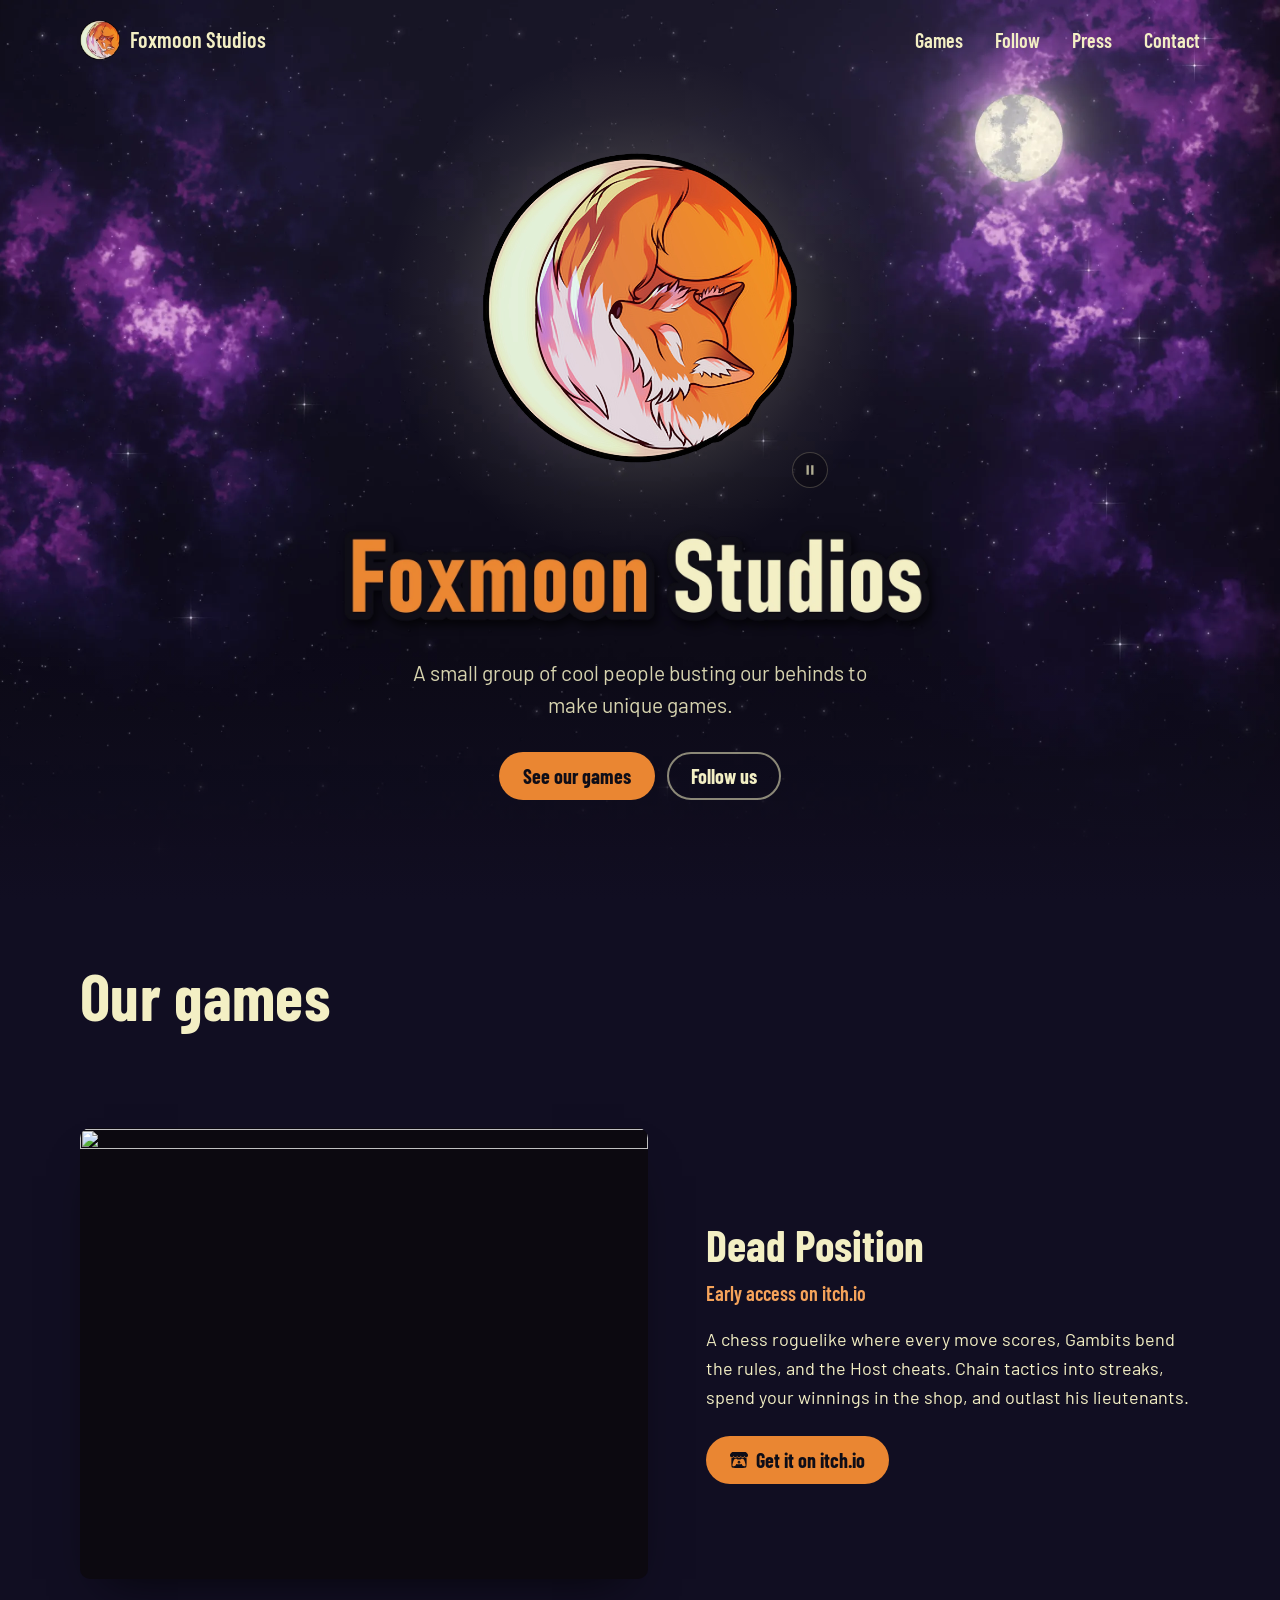
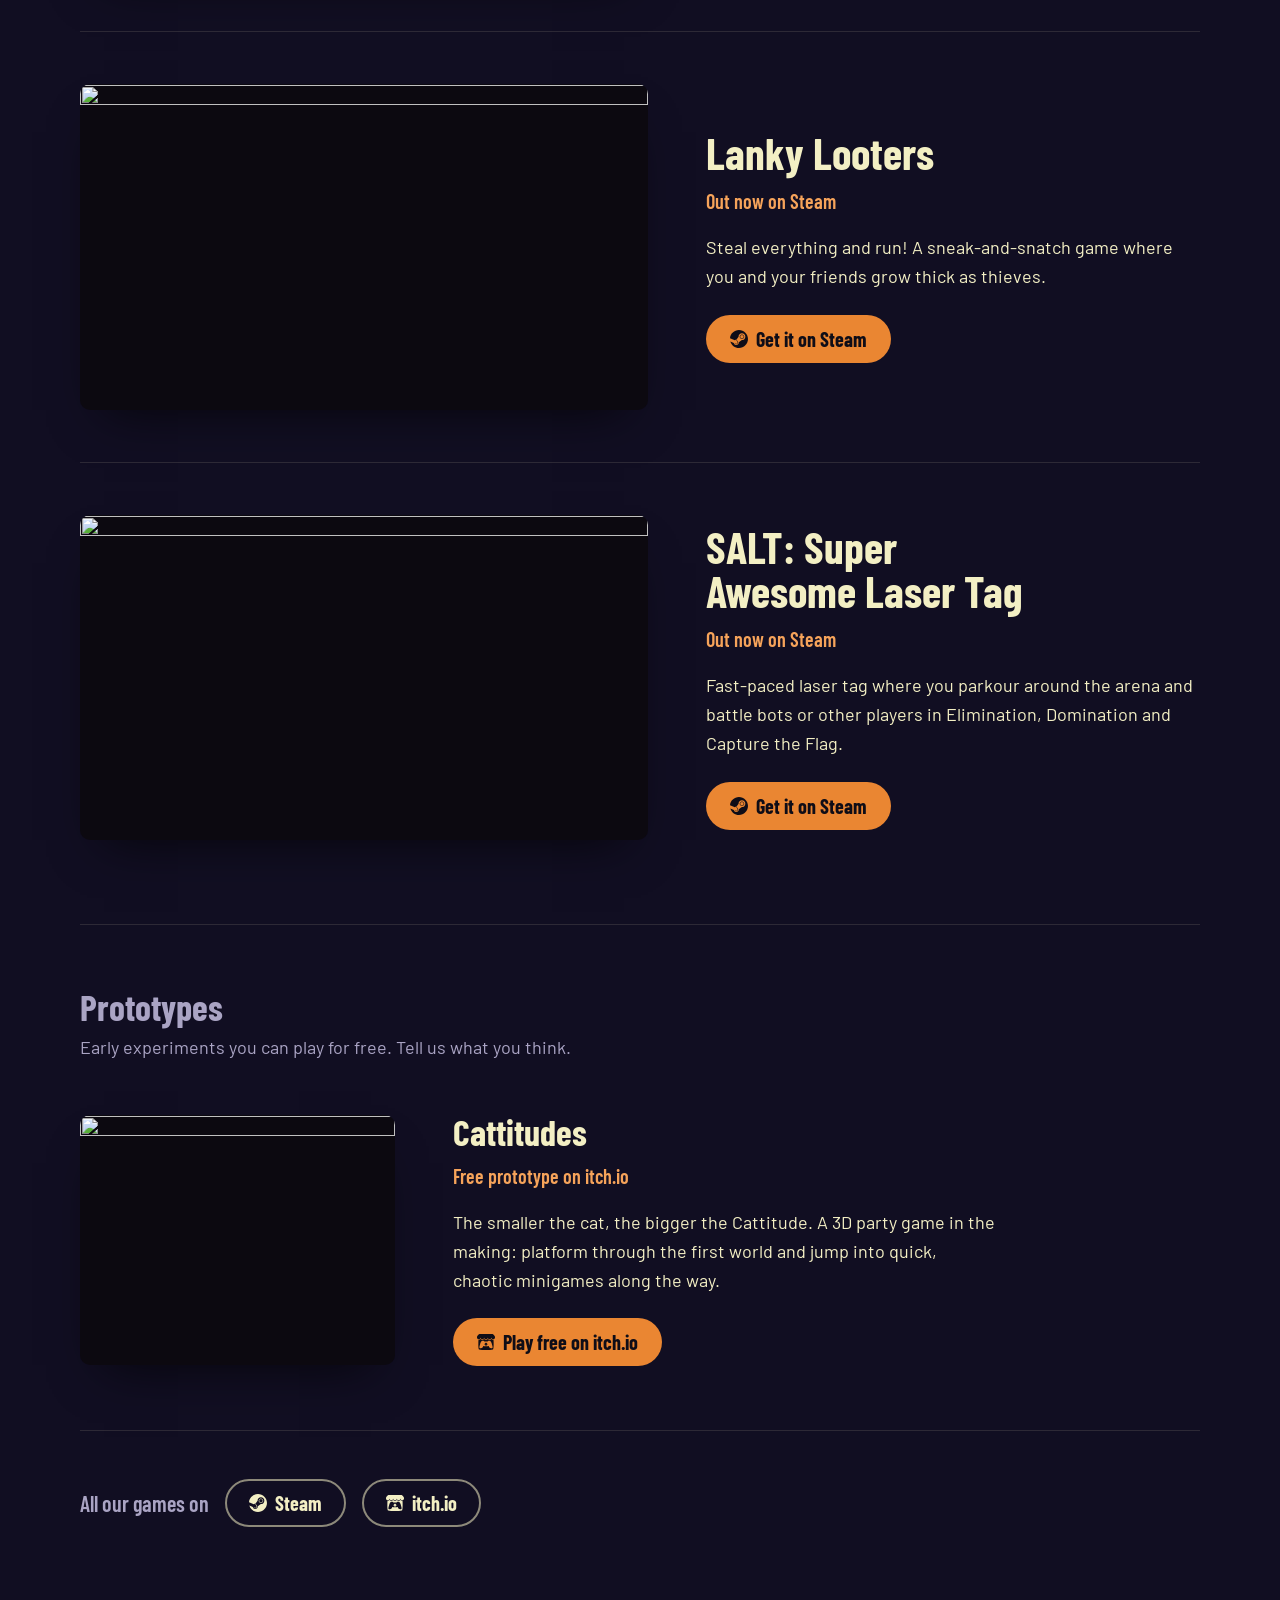
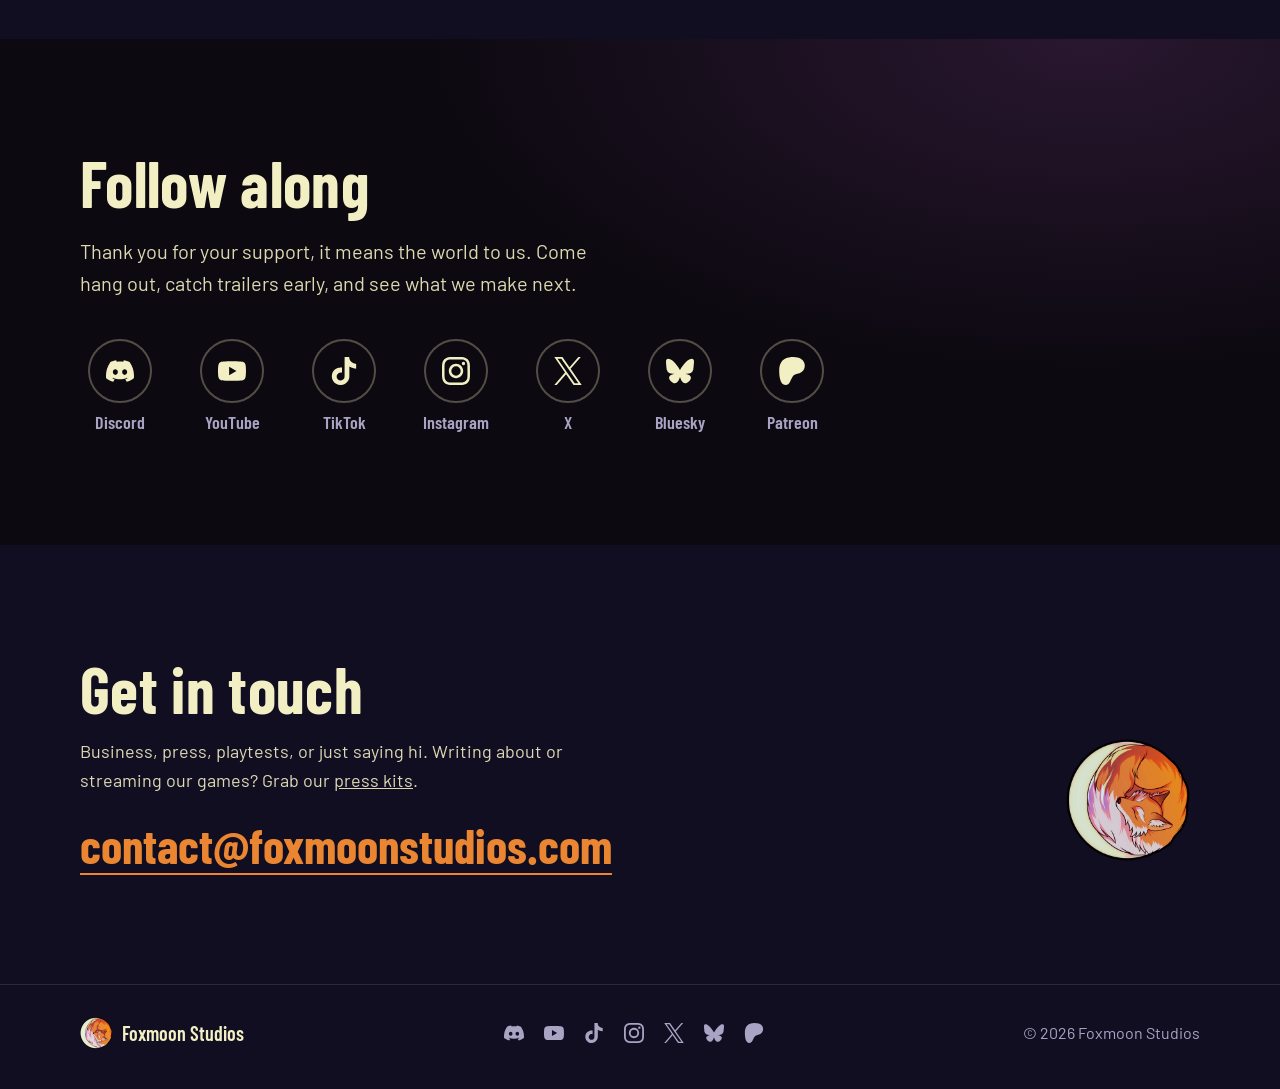
==== index.html @ 64be8dbd "Keep the header on screen; fix the press pages' nav and wording - The header is fixed to the top of " ====
<!doctype html>
<html lang="en">
<head>
  <meta charset="utf-8">
  <meta name="viewport" content="width=device-width, initial-scale=1">
  <title>Foxmoon Studios</title>
  <meta name="description" content="Foxmoon Studios is a small indie game studio. Play Dead Position, Lanky Looters, SALT: Super Awesome Laser Tag and Cattitudes.">
  <meta name="theme-color" content="#110e22">
  <link rel="canonical" href="https://foxmoonstudios.com/">

  <meta property="og:type" content="website">
  <meta property="og:site_name" content="Foxmoon Studios">
  <meta property="og:title" content="Foxmoon Studios">
  <meta property="og:description" content="A small group of cool people busting our behinds to make unique games.">
  <meta property="og:url" content="https://foxmoonstudios.com/">
  <meta property="og:image" content="https://foxmoonstudios.com/assets/og-image.jpg">
  <meta property="og:image:width" content="1200">
  <meta property="og:image:height" content="630">
  <meta property="og:image:alt" content="The Foxmoon Studios logo: a fox asleep on a crescent moon.">
  <meta name="twitter:card" content="summary_large_image">
  <meta name="twitter:site" content="@FoxmoonStudios">

  <link rel="icon" href="favicon.ico" sizes="48x48">
  <link rel="icon" href="assets/favicon-64.png" type="image/png" sizes="64x64">
  <link rel="apple-touch-icon" href="assets/apple-touch-icon.png">

  <link rel="preload" href="assets/fonts/barlow-condensed-700.woff2" as="font" type="font/woff2" crossorigin>
  <link rel="preload" href="assets/fonts/barlow-400.woff2" as="font" type="font/woff2" crossorigin>
  <link rel="stylesheet" href="styles.css">
  <link rel="preload" href="assets/fox-still.webp" as="image">

  <script type="application/ld+json">
  {
    "@context": "https://schema.org",
    "@type": "Organization",
    "name": "Foxmoon Studios",
    "url": "https://foxmoonstudios.com/",
    "logo": "https://foxmoonstudios.com/assets/icon-192.png",
    "email": "contact@foxmoonstudios.com",
    "sameAs": [
      "https://x.com/FoxmoonStudios",
      "https://www.youtube.com/channel/UCCgfZXBBQK3L-CTnOBrZfzQ",
      "https://www.tiktok.com/@foxmoonstudiosofficial",
      "https://www.instagram.com/foxmoonstudiosofficial/",
      "https://bsky.app/profile/foxmoonstudios.bsky.social",
      "https://www.patreon.com/c/FoxmoonStudios",
      "https://foxmoonstudios.itch.io/",
      "https://linktr.ee/foxmoonstudios"
    ]
  }
  </script>
</head>
<body>
  <svg width="0" height="0" style="position:absolute" aria-hidden="true">
    <symbol id="i-discord" viewBox="0 0 24 24"><path d="M20.317 4.3698a19.7913 19.7913 0 00-4.8851-1.5152.0741.0741 0 00-.0785.0371c-.211.3753-.4447.8648-.6083 1.2495-1.8447-.2762-3.68-.2762-5.4868 0-.1636-.3933-.4058-.8742-.6177-1.2495a.077.077 0 00-.0785-.037 19.7363 19.7363 0 00-4.8852 1.515.0699.0699 0 00-.0321.0277C.5334 9.0458-.319 13.5799.0992 18.0578a.0824.0824 0 00.0312.0561c2.0528 1.5076 4.0413 2.4228 5.9929 3.0294a.0777.0777 0 00.0842-.0276c.4616-.6304.8731-1.2952 1.226-1.9942a.076.076 0 00-.0416-.1057c-.6528-.2476-1.2743-.5495-1.8722-.8923a.077.077 0 01-.0076-.1277c.1258-.0943.2517-.1923.3718-.2914a.0743.0743 0 01.0776-.0105c3.9278 1.7933 8.18 1.7933 12.0614 0a.0739.0739 0 01.0785.0095c.1202.099.246.1981.3728.2924a.077.077 0 01-.0066.1276 12.2986 12.2986 0 01-1.873.8914.0766.0766 0 00-.0407.1067c.3604.698.7719 1.3628 1.225 1.9932a.076.076 0 00.0842.0286c1.961-.6067 3.9495-1.5219 6.0023-3.0294a.077.077 0 00.0313-.0552c.5004-5.177-.8382-9.6739-3.5485-13.6604a.061.061 0 00-.0312-.0286zM8.02 15.3312c-1.1825 0-2.1569-1.0857-2.1569-2.419 0-1.3332.9555-2.4189 2.157-2.4189 1.2108 0 2.1757 1.0952 2.1568 2.419 0 1.3332-.9555 2.4189-2.1569 2.4189zm7.9748 0c-1.1825 0-2.1569-1.0857-2.1569-2.419 0-1.3332.9554-2.4189 2.1569-2.4189 1.2108 0 2.1757 1.0952 2.1568 2.419 0 1.3332-.946 2.4189-2.1568 2.4189Z"/></symbol>
    <symbol id="i-patreon" viewBox="0 0 24 24"><path d="M22.957 7.21c-.004-3.064-2.391-5.576-5.191-6.482-3.478-1.125-8.064-.962-11.384.604C2.357 3.231 1.093 7.391 1.046 11.54c-.039 3.411.302 12.396 5.369 12.46 3.765.047 4.326-4.804 6.068-7.141 1.24-1.662 2.836-2.132 4.801-2.618 3.376-.836 5.678-3.501 5.673-7.031Z"/></symbol>
    <symbol id="i-youtube" viewBox="0 0 24 24"><path d="M23.498 6.186a3.016 3.016 0 0 0-2.122-2.136C19.505 3.545 12 3.545 12 3.545s-7.505 0-9.377.505A3.017 3.017 0 0 0 .502 6.186C0 8.07 0 12 0 12s0 3.93.502 5.814a3.016 3.016 0 0 0 2.122 2.136c1.871.505 9.376.505 9.376.505s7.505 0 9.377-.505a3.015 3.015 0 0 0 2.122-2.136C24 15.93 24 12 24 12s0-3.93-.502-5.814zM9.545 15.568V8.432L15.818 12l-6.273 3.568z"/></symbol>
    <symbol id="i-x" viewBox="0 0 24 24"><path d="M14.234 10.162 22.977 0h-2.072l-7.591 8.824L7.251 0H.258l9.168 13.343L.258 24H2.33l8.016-9.318L16.749 24h6.993zm-2.837 3.299-.929-1.329L3.076 1.56h3.182l5.965 8.532.929 1.329 7.754 11.09h-3.182z"/></symbol>
    <symbol id="i-tiktok" viewBox="0 0 24 24"><path d="M12.525.02c1.31-.02 2.61-.01 3.91-.02.08 1.53.63 3.09 1.75 4.17 1.12 1.11 2.7 1.62 4.24 1.79v4.03c-1.44-.05-2.89-.35-4.2-.97-.57-.26-1.1-.59-1.62-.93-.01 2.92.01 5.84-.02 8.75-.08 1.4-.54 2.79-1.35 3.94-1.31 1.92-3.58 3.17-5.91 3.21-1.43.08-2.86-.31-4.08-1.03-2.02-1.19-3.44-3.37-3.65-5.71-.02-.5-.03-1-.01-1.49.18-1.9 1.12-3.72 2.58-4.96 1.66-1.44 3.98-2.13 6.15-1.72.02 1.48-.04 2.96-.04 4.44-.99-.32-2.15-.23-3.02.37-.63.41-1.11 1.04-1.36 1.75-.21.51-.15 1.07-.14 1.61.24 1.64 1.82 3.02 3.5 2.87 1.12-.01 2.19-.66 2.77-1.61.19-.33.4-.67.41-1.06.1-1.79.06-3.57.07-5.36.01-4.03-.01-8.05.02-12.07z"/></symbol>
    <symbol id="i-instagram" viewBox="0 0 24 24"><path d="M7.0301.084c-1.2768.0602-2.1487.264-2.911.5634-.7888.3075-1.4575.72-2.1228 1.3877-.6652.6677-1.075 1.3368-1.3802 2.127-.2954.7638-.4956 1.6365-.552 2.914-.0564 1.2775-.0689 1.6882-.0626 4.947.0062 3.2586.0206 3.6671.0825 4.9473.061 1.2765.264 2.1482.5635 2.9107.308.7889.72 1.4573 1.388 2.1228.6679.6655 1.3365 1.0743 2.1285 1.38.7632.295 1.6361.4961 2.9134.552 1.2773.056 1.6884.069 4.9462.0627 3.2578-.0062 3.668-.0207 4.9478-.0814 1.28-.0607 2.147-.2652 2.9098-.5633.7889-.3086 1.4578-.72 2.1228-1.3881.665-.6682 1.0745-1.3378 1.3795-2.1284.2957-.7632.4966-1.636.552-2.9124.056-1.2809.0692-1.6898.063-4.948-.0063-3.2583-.021-3.6668-.0817-4.9465-.0607-1.2797-.264-2.1487-.5633-2.9117-.3084-.7889-.72-1.4568-1.3876-2.1228C21.2982 1.33 20.628.9208 19.8378.6165 19.074.321 18.2017.1197 16.9244.0645 15.6471.0093 15.236-.005 11.977.0014 8.718.0076 8.31.0215 7.0301.0839m.1402 21.6932c-1.17-.0509-1.8053-.2453-2.2287-.408-.5606-.216-.96-.4771-1.3819-.895-.422-.4178-.6811-.8186-.9-1.378-.1644-.4234-.3624-1.058-.4171-2.228-.0595-1.2645-.072-1.6442-.079-4.848-.007-3.2037.0053-3.583.0607-4.848.05-1.169.2456-1.805.408-2.2282.216-.5613.4762-.96.895-1.3816.4188-.4217.8184-.6814 1.3783-.9003.423-.1651 1.0575-.3614 2.227-.4171 1.2655-.06 1.6447-.072 4.848-.079 3.2033-.007 3.5835.005 4.8495.0608 1.169.0508 1.8053.2445 2.228.408.5608.216.96.4754 1.3816.895.4217.4194.6816.8176.9005 1.3787.1653.4217.3617 1.056.4169 2.2263.0602 1.2655.0739 1.645.0796 4.848.0058 3.203-.0055 3.5834-.061 4.848-.051 1.17-.245 1.8055-.408 2.2294-.216.5604-.4763.96-.8954 1.3814-.419.4215-.8181.6811-1.3783.9-.4224.1649-1.0577.3617-2.2262.4174-1.2656.0595-1.6448.072-4.8493.079-3.2045.007-3.5825-.006-4.848-.0608M16.953 5.5864A1.44 1.44 0 1 0 18.39 4.144a1.44 1.44 0 0 0-1.437 1.4424M5.8385 12.012c.0067 3.4032 2.7706 6.1557 6.173 6.1493 3.4026-.0065 6.157-2.7701 6.1506-6.1733-.0065-3.4032-2.771-6.1565-6.174-6.1498-3.403.0067-6.156 2.771-6.1496 6.1738M8 12.0077a4 4 0 1 1 4.008 3.9921A3.9996 3.9996 0 0 1 8 12.0077"/></symbol>
    <symbol id="i-bluesky" viewBox="0 0 24 24"><path d="M5.202 2.857C7.954 4.922 10.913 9.11 12 11.358c1.087-2.247 4.046-6.436 6.798-8.501C20.783 1.366 24 .213 24 3.883c0 .732-.42 6.156-.667 7.037-.856 3.061-3.978 3.842-6.755 3.37 4.854.826 6.089 3.562 3.422 6.299-5.065 5.196-7.28-1.304-7.847-2.97-.104-.305-.152-.448-.153-.327 0-.121-.05.022-.153.327-.568 1.666-2.782 8.166-7.847 2.97-2.667-2.737-1.432-5.473 3.422-6.3-2.777.473-5.899-.308-6.755-3.369C.42 10.04 0 4.615 0 3.883c0-3.67 3.217-2.517 5.202-1.026"/></symbol>
    <symbol id="i-steam" viewBox="0 0 24 24"><path d="M11.979 0C5.678 0 .511 4.86.022 11.037l6.432 2.658c.545-.371 1.203-.59 1.912-.59.063 0 .125.004.188.006l2.861-4.142V8.91c0-2.495 2.028-4.524 4.524-4.524 2.494 0 4.524 2.031 4.524 4.527s-2.03 4.525-4.524 4.525h-.105l-4.076 2.911c0 .052.004.105.004.159 0 1.875-1.515 3.396-3.39 3.396-1.635 0-3.016-1.173-3.331-2.727L.436 15.27C1.862 20.307 6.486 24 11.979 24c6.627 0 11.999-5.373 11.999-12S18.605 0 11.979 0zM7.54 18.21l-1.473-.61c.262.543.714.999 1.314 1.25 1.297.539 2.793-.076 3.332-1.375.263-.63.264-1.319.005-1.949s-.75-1.121-1.377-1.383c-.624-.26-1.29-.249-1.878-.03l1.523.63c.956.4 1.409 1.5 1.009 2.455-.397.957-1.497 1.41-2.454 1.012H7.54zm11.415-9.303c0-1.662-1.353-3.015-3.015-3.015-1.665 0-3.015 1.353-3.015 3.015 0 1.665 1.35 3.015 3.015 3.015 1.663 0 3.015-1.35 3.015-3.015zm-5.273-.005c0-1.252 1.013-2.266 2.265-2.266 1.249 0 2.266 1.014 2.266 2.266 0 1.251-1.017 2.265-2.266 2.265-1.253 0-2.265-1.014-2.265-2.265z"/></symbol>
    <symbol id="i-itch" viewBox="0 0 24 24"><path d="M3.13 1.338C2.08 1.96.02 4.328 0 4.95v1.03c0 1.303 1.22 2.45 2.325 2.45 1.33 0 2.436-1.102 2.436-2.41 0 1.308 1.07 2.41 2.4 2.41 1.328 0 2.362-1.102 2.362-2.41 0 1.308 1.137 2.41 2.466 2.41h.024c1.33 0 2.466-1.102 2.466-2.41 0 1.308 1.034 2.41 2.363 2.41 1.33 0 2.4-1.102 2.4-2.41 0 1.308 1.106 2.41 2.435 2.41C22.78 8.43 24 7.282 24 5.98V4.95c-.02-.62-2.082-2.99-3.13-3.612-3.253-.114-5.508-.134-8.87-.133-3.362 0-7.945.053-8.87.133zm6.376 6.477a2.74 2.74 0 0 1-.468.602c-.5.49-1.19.795-1.947.795a2.786 2.786 0 0 1-1.95-.795c-.182-.178-.32-.37-.446-.59-.127.222-.303.412-.486.59a2.788 2.788 0 0 1-1.95.795c-.092 0-.187-.025-.264-.052-.107 1.113-.152 2.176-.168 2.95v.005l-.006 1.167c.02 2.334-.23 7.564 1.03 8.85 1.952.454 5.545.662 9.15.663 3.605 0 7.198-.21 9.15-.664 1.26-1.284 1.01-6.514 1.03-8.848l-.006-1.167v-.004c-.016-.775-.06-1.838-.168-2.95-.077.026-.172.052-.263.052a2.788 2.788 0 0 1-1.95-.795c-.184-.178-.36-.368-.486-.59-.127.22-.265.412-.447.59a2.786 2.786 0 0 1-1.95.794c-.76 0-1.446-.303-1.948-.793a2.74 2.74 0 0 1-.468-.602 2.738 2.738 0 0 1-.463.602 2.787 2.787 0 0 1-1.95.794h-.16a2.787 2.787 0 0 1-1.95-.793 2.738 2.738 0 0 1-.464-.602zm-2.004 2.59v.002c.795.002 1.5 0 2.373.953.687-.072 1.406-.108 2.125-.107.72 0 1.438.035 2.125.107.873-.953 1.578-.95 2.372-.953.376 0 1.876 0 2.92 2.934l1.123 4.028c.832 2.995-.266 3.068-1.636 3.07-2.03-.075-3.156-1.55-3.156-3.025-1.124.184-2.436.276-3.748.277-1.312 0-2.624-.093-3.748-.277 0 1.475-1.125 2.95-3.156 3.026-1.37-.004-2.468-.077-1.636-3.072l1.122-4.027c1.045-2.934 2.545-2.934 2.92-2.934zM12 12.714c-.002.002-2.14 1.964-2.523 2.662l1.4-.056v1.22c0 .056.56.033 1.123.007.562.026 1.124.05 1.124-.008v-1.22l1.4.055C14.138 14.677 12 12.713 12 12.713z"/></symbol>
    <symbol id="i-pause" viewBox="0 0 24 24"><path d="M6 4h4v16H6zM14 4h4v16h-4z"/></symbol>
    <symbol id="i-play" viewBox="0 0 24 24"><path d="M7 4v16l13-8z"/></symbol>
  </svg>

  <a class="skip" href="#main">Skip to content</a>

  <header class="site-header">
    <div class="wrap">
      <a class="brand" href="#top" aria-label="Foxmoon Studios, back to top">
        <img src="assets/fox-mark.webp" width="128" height="128" alt="">
        <span>Foxmoon Studios</span>
      </a>
      <nav class="site-nav" aria-label="Main">
        <ul>
          <li><a href="#games">Games</a></li>
          <li><a href="#follow">Follow</a></li>
          <li><a href="press/">Press</a></li>
          <li><a href="#contact">Contact</a></li>
        </ul>
      </nav>
    </div>
  </header>

  <main id="main">
    <section class="hero" id="top">
      <div class="hero-inner">
        <div class="fox" data-fox>
          <img class="fox-media" src="assets/fox-still.webp" width="900" height="900" alt="The Foxmoon fox, curled up asleep on a crescent moon">
          <button class="fox-toggle" type="button" aria-label="Pause the animation" hidden>
            <svg aria-hidden="true"><use href="#i-pause"/></svg>
          </button>
        </div>
        <h1><img src="assets/wordmark.webp" width="1400" height="262" alt="Foxmoon Studios"></h1>
        <p class="tagline">A small group of cool people busting our behinds to make unique games.</p>
        <div class="actions">
          <a class="btn btn-primary" href="#games">See our games</a>
          <a class="btn btn-ghost" href="#follow">Follow us</a>
        </div>
      </div>
    </section>

    <section class="section games" id="games" aria-labelledby="games-title">
      <div class="wrap">
        <h2 id="games-title">Our games</h2>

        <ul class="game-list">
          <li class="game">
            <a class="game-art" href="https://foxmoonstudios.itch.io/dead-position" tabindex="-1" aria-hidden="true" target="_blank" rel="noopener">
              <img src="https://img.itch.zone/aW1nLzMwMjk0NTAxLnBuZw==/original/jAaMYA.png" width="630" height="500" loading="lazy" alt="">
            </a>
            <div class="game-info">
              <h3>Dead Position</h3>
              <p class="game-status">Early access on itch.io</p>
              <p class="game-desc">A chess roguelike where every move scores, Gambits bend the rules, and the Host cheats. Chain tactics into streaks, spend your winnings in the shop, and outlast his lieutenants.</p>
              <a class="btn btn-primary" href="https://foxmoonstudios.itch.io/dead-position" target="_blank" rel="noopener">
                <svg aria-hidden="true"><use href="#i-itch"/></svg>
                Get it on itch.io
              </a>
            </div>
          </li>

          <li class="game">
            <a class="game-art" href="https://store.steampowered.com/app/5004720/Lanky_Looters/" tabindex="-1" aria-hidden="true" target="_blank" rel="noopener">
              <img src="https://shared.akamai.steamstatic.com/store_item_assets/steam/apps/5004720/1027fda55975bd85a2c0d42b79e0b262bcdce020/capsule_616x353.jpg" width="616" height="353" loading="lazy" alt="">
            </a>
            <div class="game-info">
              <h3>Lanky Looters</h3>
              <p class="game-status">Out now on Steam</p>
              <p class="game-desc">Steal everything and run! A sneak-and-snatch game where you and your friends grow thick as thieves.</p>
              <a class="btn btn-primary" href="https://store.steampowered.com/app/5004720/Lanky_Looters/" target="_blank" rel="noopener">
                <svg aria-hidden="true"><use href="#i-steam"/></svg>
                Get it on Steam
              </a>
            </div>
          </li>

          <li class="game">
            <a class="game-art" href="https://store.steampowered.com/app/4204850/SALT_Super_Awesome_Laser_Tag/" tabindex="-1" aria-hidden="true" target="_blank" rel="noopener">
              <img src="https://shared.akamai.steamstatic.com/store_item_assets/steam/apps/4204850/c1a316c14538b53244f819c5772b62b73e888789/capsule_616x353.jpg" width="616" height="353" loading="lazy" alt="">
            </a>
            <div class="game-info">
              <h3>SALT: Super Awesome Laser Tag</h3>
              <p class="game-status">Out now on Steam</p>
              <p class="game-desc">Fast-paced laser tag where you parkour around the arena and battle bots or other players in Elimination, Domination and Capture the Flag.</p>
              <a class="btn btn-primary" href="https://store.steampowered.com/app/4204850/SALT_Super_Awesome_Laser_Tag/" target="_blank" rel="noopener">
                <svg aria-hidden="true"><use href="#i-steam"/></svg>
                Get it on Steam
              </a>
            </div>
          </li>

        </ul>

        <div class="prototypes">
          <h3 class="tier">Prototypes</h3>
          <p class="tier-note">Early experiments you can play for free. Tell us what you think.</p>
          <ul class="game-list">
            <li class="game game--small">
              <a class="game-art" href="https://foxmoonstudios.itch.io/cattitudes" tabindex="-1" aria-hidden="true" target="_blank" rel="noopener">
                <img src="https://img.itch.zone/aW1nLzI1NzczMzE0LnBuZw==/315x250%23c/I0CMVL.png" width="315" height="250" loading="lazy" alt="">
              </a>
              <div class="game-info">
                <h4 class="game-title">Cattitudes</h4>
                <p class="game-status">Free prototype on itch.io</p>
                <p class="game-desc">The smaller the cat, the bigger the Cattitude. A 3D party game in the making: platform through the first world and jump into quick, chaotic minigames along the way.</p>
                <a class="btn btn-primary" href="https://foxmoonstudios.itch.io/cattitudes" target="_blank" rel="noopener">
                  <svg aria-hidden="true"><use href="#i-itch"/></svg>
                  Play free on itch.io
                </a>
              </div>
            </li>
          </ul>
        </div>

        <p class="stores">
          All our games on
          <a class="btn btn-ghost" href="https://store.steampowered.com/search/?developer=Foxmoon%20Studios" target="_blank" rel="noopener">
            <svg aria-hidden="true"><use href="#i-steam"/></svg>
            Steam
          </a>
          <a class="btn btn-ghost" href="https://foxmoonstudios.itch.io/" target="_blank" rel="noopener">
            <svg aria-hidden="true"><use href="#i-itch"/></svg>
            itch.io
          </a>
        </p>
      </div>
    </section>

    <section class="section follow" id="follow" aria-labelledby="follow-title">
      <div class="wrap">
        <h2 id="follow-title">Follow along</h2>
        <p class="lede">Thank you for your support, it means the world to us. Come hang out, catch trailers early, and see what we make next.</p>
        <ul class="socials">
          <li>
            <a href="https://discord.gg/VsGeaquYN5" target="_blank" rel="noopener">
              <span class="social-icon"><svg aria-hidden="true"><use href="#i-discord"/></svg></span>
              <span class="social-name">Discord</span>
            </a>
          </li>
          <li>
            <a href="https://www.youtube.com/channel/UCCgfZXBBQK3L-CTnOBrZfzQ" target="_blank" rel="noopener">
              <span class="social-icon"><svg aria-hidden="true"><use href="#i-youtube"/></svg></span>
              <span class="social-name">YouTube</span>
            </a>
          </li>
          <li>
            <a href="https://www.tiktok.com/@foxmoonstudiosofficial" target="_blank" rel="noopener">
              <span class="social-icon"><svg aria-hidden="true"><use href="#i-tiktok"/></svg></span>
              <span class="social-name">TikTok</span>
            </a>
          </li>
          <li>
            <a href="https://www.instagram.com/foxmoonstudiosofficial/" target="_blank" rel="noopener">
              <span class="social-icon"><svg aria-hidden="true"><use href="#i-instagram"/></svg></span>
              <span class="social-name">Instagram</span>
            </a>
          </li>
          <li>
            <a href="https://x.com/FoxmoonStudios" target="_blank" rel="noopener">
              <span class="social-icon"><svg aria-hidden="true"><use href="#i-x"/></svg></span>
              <span class="social-name">X</span>
            </a>
          </li>
          <li>
            <a href="https://bsky.app/profile/foxmoonstudios.bsky.social" target="_blank" rel="noopener">
              <span class="social-icon"><svg aria-hidden="true"><use href="#i-bluesky"/></svg></span>
              <span class="social-name">Bluesky</span>
            </a>
          </li>
          <li>
            <a href="https://www.patreon.com/c/FoxmoonStudios" target="_blank" rel="noopener">
              <span class="social-icon"><svg aria-hidden="true"><use href="#i-patreon"/></svg></span>
              <span class="social-name">Patreon</span>
            </a>
          </li>
        </ul>
      </div>
    </section>

    <section class="section contact" id="contact" aria-labelledby="contact-title">
      <div class="wrap">
        <div>
          <h2 id="contact-title">Get in touch</h2>
          <p>Business, press, playtests, or just saying hi. Writing about or streaming our games? Grab our <a href="press/">press kits</a>.</p>
          <a class="email" href="mailto:contact@foxmoonstudios.com">contact@foxmoonstudios.com</a>
        </div>
        <img class="contact-fox" src="assets/fox-still.webp" width="900" height="900" loading="lazy" alt="">
      </div>
    </section>
  </main>

  <footer class="site-footer">
    <div class="wrap">
      <a class="brand" href="#top">
        <img src="assets/fox-mark.webp" width="128" height="128" alt="">
        <span>Foxmoon Studios</span>
      </a>
      <ul class="footer-socials">
        <li><a href="https://discord.gg/VsGeaquYN5" target="_blank" rel="noopener" aria-label="Discord"><svg aria-hidden="true"><use href="#i-discord"/></svg></a></li>
        <li><a href="https://www.youtube.com/channel/UCCgfZXBBQK3L-CTnOBrZfzQ" target="_blank" rel="noopener" aria-label="YouTube"><svg aria-hidden="true"><use href="#i-youtube"/></svg></a></li>
        <li><a href="https://www.tiktok.com/@foxmoonstudiosofficial" target="_blank" rel="noopener" aria-label="TikTok"><svg aria-hidden="true"><use href="#i-tiktok"/></svg></a></li>
        <li><a href="https://www.instagram.com/foxmoonstudiosofficial/" target="_blank" rel="noopener" aria-label="Instagram"><svg aria-hidden="true"><use href="#i-instagram"/></svg></a></li>
        <li><a href="https://x.com/FoxmoonStudios" target="_blank" rel="noopener" aria-label="X"><svg aria-hidden="true"><use href="#i-x"/></svg></a></li>
        <li><a href="https://bsky.app/profile/foxmoonstudios.bsky.social" target="_blank" rel="noopener" aria-label="Bluesky"><svg aria-hidden="true"><use href="#i-bluesky"/></svg></a></li>
        <li><a href="https://www.patreon.com/c/FoxmoonStudios" target="_blank" rel="noopener" aria-label="Patreon"><svg aria-hidden="true"><use href="#i-patreon"/></svg></a></li>
      </ul>
      <p>&copy; <span data-year>2026</span> Foxmoon Studios</p>
    </div>
  </footer>

  <script>
    document.querySelector("[data-year]").textContent = new Date().getFullYear();

    // The header stays at the top; once the page scrolls under it, it gets
    // a backdrop (.is-scrolled in styles.css) so the links stay readable.
    (function () {
      var header = document.querySelector(".site-header");
      function update() { header.classList.toggle("is-scrolled", window.scrollY > 8); }
      update();
      window.addEventListener("scroll", update, { passive: true });
    })();

    // The fox wakes up (well, twitches) where the browser can play its
    // see-through video: Chrome, Edge and Firefox. Safari and iOS can't show
    // the video's transparency, so they keep the still, as does anyone who
    // asks for reduced motion.
    (function () {
      var box = document.querySelector("[data-fox]");
      var ua = navigator.userAgent;
      var appleWebKit = /iPhone|iPad|iPod/.test(ua) ||
        (/AppleWebKit/.test(ua) && !/Chrome|Chromium|Edg|OPR/.test(ua));
      var calm = window.matchMedia("(prefers-reduced-motion: reduce)").matches;
      var video = document.createElement("video");
      if (!box || appleWebKit || calm || !video.canPlayType('video/webm; codecs="vp9"')) return;

      video.className = "fox-media";
      video.muted = true;
      video.loop = true;
      video.playsInline = true;
      video.setAttribute("muted", "");
      video.setAttribute("playsinline", "");
      video.setAttribute("aria-hidden", "true");
      video.preload = "auto";
      video.src = "assets/fox-loop.webm";

      var toggle = box.querySelector(".fox-toggle");
      var paused = false;
      var icon = toggle.querySelector("use");

      function setPaused(p) {
        paused = p;
        if (p) video.pause(); else video.play().catch(function () {});
        toggle.setAttribute("aria-label", p ? "Play the animation" : "Pause the animation");
        icon.setAttribute("href", p ? "#i-play" : "#i-pause");
      }

      toggle.addEventListener("click", function () { setPaused(!paused); });

      video.addEventListener("playing", function () { toggle.hidden = false; }, { once: true });
      box.insertBefore(video, toggle);

      // Sleep when the hero scrolls out of view.
      new IntersectionObserver(function (entries) {
        if (paused) return;
        if (entries[0].isIntersecting) video.play().catch(function () {});
        else video.pause();
      }).observe(box);
    })();
  </script>
</body>
</html>
---- styles.css ----
/* Foxmoon Studios
   Colours come from the logo kit: the night behind the lockups, the fox's
   orange and the moon's cream from the wordmark, the nebula from the galaxy
   background. Type is Barlow Condensed, the nearest web face to the
   wordmark's Bahnschrift, with Barlow for reading. */

/* Barlow and Barlow Condensed, self-hosted (SIL Open Font License, assets/fonts/OFL.txt) */
@font-face { font-family: "Barlow"; font-weight: 400; font-style: normal; font-display: swap; src: url("assets/fonts/barlow-400.woff2") format("woff2"); }
@font-face { font-family: "Barlow"; font-weight: 500; font-style: normal; font-display: swap; src: url("assets/fonts/barlow-500.woff2") format("woff2"); }
@font-face { font-family: "Barlow Condensed"; font-weight: 600; font-style: normal; font-display: swap; src: url("assets/fonts/barlow-condensed-600.woff2") format("woff2"); }
@font-face { font-family: "Barlow Condensed"; font-weight: 700; font-style: normal; font-display: swap; src: url("assets/fonts/barlow-condensed-700.woff2") format("woff2"); }

:root {
  --night: #110e22;
  --deep: #0c0910;
  --fox: #ea8632;
  --fox-light: #f6a35a;
  --moon: #f3efc4;
  --nebula: #9048a0;
  --haze: #aaa4c4;
  --ink: #0f0d17;
  --line: rgb(243 239 196 / 0.12);

  --display: "Barlow Condensed", "Bahnschrift", "Arial Narrow", sans-serif;
  --text: "Barlow", "Segoe UI", system-ui, sans-serif;

  --gutter: clamp(1rem, 4vw, 2.5rem);
  --measure: 34rem;

  color-scheme: dark;
}

*,
*::before,
*::after {
  box-sizing: border-box;
}

html {
  scroll-behavior: smooth;
  scroll-padding-top: 5rem; /* jump links land below the fixed header */
  -webkit-text-size-adjust: 100%;
}

body {
  margin: 0;
  background: var(--night);
  color: var(--moon);
  font: 400 1.125rem/1.6 var(--text);
  overflow-x: hidden;
}

img,
video,
svg {
  display: block;
  max-width: 100%;
}

a {
  color: inherit;
}

h1,
h2,
h3 {
  font-family: var(--display);
  font-weight: 700;
  line-height: 1;
  margin: 0;
  text-wrap: balance;
}

h2 {
  font-size: clamp(2.5rem, 6vw, 4rem);
  letter-spacing: 0.005em;
}

h3 {
  font-size: clamp(2rem, 4vw, 2.75rem);
}

p {
  margin: 0;
}

:focus-visible {
  outline: 3px solid var(--fox-light);
  outline-offset: 3px;
  border-radius: 4px;
}

.skip {
  position: absolute;
  left: var(--gutter);
  top: -4rem;
  z-index: 30;
  padding: 0.5rem 1rem;
  background: var(--fox);
  color: var(--ink);
  font-weight: 600;
  text-decoration: none;
  border-radius: 6px;
}

.skip:focus {
  top: 1rem;
}

.wrap {
  width: min(100% - 2 * var(--gutter), 70rem);
  margin-inline: auto;
}

/* Header: stays at the top of the screen. It's clear over the hero, and
   once the page scrolls under it (the script adds .is-scrolled) it slims
   down and gets a backdrop so the links stay readable. */

.site-header {
  position: fixed;
  inset: 0 0 auto;
  z-index: 20;
  padding-block: 1.25rem;
  transition: padding-block 0.2s, background-color 0.2s, box-shadow 0.2s;
}

.site-header.is-scrolled {
  padding-block: 0.625rem;
  background: rgb(12 9 16 / 0.86);
  box-shadow: 0 1px 0 var(--line);
  -webkit-backdrop-filter: blur(12px);
  backdrop-filter: blur(12px);
}

.site-header .wrap {
  display: flex;
  align-items: center;
  justify-content: space-between;
  gap: 1rem;
}

.brand {
  display: flex;
  align-items: center;
  gap: 0.625rem;
  font-family: var(--display);
  font-weight: 600;
  font-size: 1.375rem;
  text-decoration: none;
}

.brand img {
  width: 2.5rem;
  height: 2.5rem;
}

.site-nav ul {
  display: flex;
  gap: clamp(1rem, 3vw, 2rem);
  margin: 0;
  padding: 0;
  list-style: none;
}

.site-nav a {
  font-family: var(--display);
  font-weight: 600;
  font-size: 1.25rem;
  text-decoration: none;
  color: var(--moon);
}

.site-nav a:hover {
  color: var(--fox-light);
}

/* Hero: the sleeping fox under the galaxy's moon */

.hero {
  position: relative;
  min-height: 100svh;
  display: grid;
  place-items: center;
  padding: 6.5rem var(--gutter) 5rem;
  text-align: center;
  background:
    linear-gradient(to bottom, rgb(17 14 34 / 0) 72%, var(--night)),
    url("assets/galaxy.webp") 70% 0 / cover no-repeat,
    var(--deep);
}

.hero-inner {
  display: grid;
  justify-items: center;
}

.fox {
  position: relative;
  width: min(64vw, 23rem);
  aspect-ratio: 1;
}

.fox::before {
  content: "";
  position: absolute;
  inset: -22%;
  border-radius: 50%;
  background: radial-gradient(
    circle,
    rgb(243 239 196 / 0.34) 0%,
    rgb(243 239 196 / 0.16) 34%,
    rgb(243 239 196 / 0.05) 52%,
    rgb(243 239 196 / 0) 68%
  );
  pointer-events: none;
}

.fox-media {
  position: absolute;
  inset: 0;
  width: 100%;
  height: 100%;
}

.fox-toggle {
  position: absolute;
  right: -0.25rem;
  bottom: 0.25rem;
  display: grid;
  place-items: center;
  width: 2.25rem;
  height: 2.25rem;
  padding: 0;
  border: 1px solid rgb(243 239 196 / 0.3);
  border-radius: 50%;
  background: rgb(12 9 16 / 0.6);
  color: var(--moon);
  cursor: pointer;
  opacity: 0.7;
}

.fox-toggle:hover,
.fox-toggle:focus-visible {
  opacity: 1;
}

.fox-toggle svg {
  width: 0.875rem;
  height: 0.875rem;
  fill: currentColor;
}

.fox-toggle[hidden] {
  display: none;
}

.hero h1 {
  width: min(88vw, 38rem);
  margin-top: clamp(1.25rem, 4vw, 2rem);
}

.hero h1 img {
  width: 100%;
  height: auto;
}

.tagline {
  max-width: 30rem;
  margin-top: 1.25rem;
  font-size: clamp(1.125rem, 2.4vw, 1.3125rem);
  line-height: 1.5;
  color: rgb(243 239 196 / 0.88);
}

.actions {
  display: flex;
  flex-wrap: wrap;
  justify-content: center;
  gap: 0.75rem;
  margin-top: 2rem;
}

/* Buttons */

.btn {
  display: inline-flex;
  align-items: center;
  gap: 0.5rem;
  min-height: 3rem;
  padding: 0.625rem 1.375rem;
  border: 2px solid transparent;
  border-radius: 999px;
  font-family: var(--display);
  font-weight: 700;
  font-size: 1.25rem;
  line-height: 1;
  text-decoration: none;
  transition: background-color 0.15s, color 0.15s, border-color 0.15s;
}

.btn svg {
  width: 1.125rem;
  height: 1.125rem;
  fill: currentColor;
  flex: none;
}

.btn-primary {
  background: var(--fox);
  color: var(--ink);
}

.btn-primary:hover {
  background: var(--fox-light);
}

.btn-ghost {
  border-color: rgb(243 239 196 / 0.55);
  color: var(--moon);
}

.btn-ghost:hover {
  border-color: var(--moon);
  background: rgb(243 239 196 / 0.08);
}

/* Games */

.section {
  padding-block: clamp(4rem, 10vw, 7rem);
}

.games {
  padding-top: clamp(2rem, 6vw, 4rem);
}

.game-list {
  margin: clamp(2rem, 5vw, 3rem) 0 0;
  padding: 0;
  list-style: none;
}

.game {
  display: grid;
  grid-template-columns: minmax(0, 1.15fr) minmax(0, 1fr);
  gap: clamp(1.5rem, 4.5vw, 4rem);
  align-items: center;
  padding-block: clamp(2rem, 5vw, 3.25rem);
}

.game + .game {
  border-top: 1px solid var(--line);
}

.game-art {
  display: block;
  border-radius: 10px;
  overflow: hidden;
  background: var(--deep);
  box-shadow: 0 1.5rem 3rem -1.5rem rgb(0 0 0 / 0.7);
}

.game-art img {
  width: 100%;
  height: auto;
  transition: transform 0.3s ease;
}

.game-art:hover img {
  transform: scale(1.025);
}

.game-status {
  margin-top: 0.625rem;
  font-family: var(--display);
  font-weight: 600;
  font-size: 1.25rem;
  color: var(--fox-light);
}

.game-desc {
  max-width: var(--measure);
  margin-top: 1rem;
}

.game .btn {
  margin-top: 1.5rem;
}

/* Prototypes: a smaller tier under the released games */

.prototypes {
  margin-top: clamp(1rem, 3vw, 2rem);
  padding-top: clamp(2.5rem, 6vw, 4rem);
  border-top: 1px solid var(--line);
}

.tier {
  font-size: clamp(1.75rem, 3.5vw, 2.25rem);
  color: var(--haze);
}

.tier-note {
  max-width: var(--measure);
  margin-top: 0.5rem;
  color: var(--haze);
}

.prototypes .game-list {
  margin-top: 0;
}

.stores {
  display: flex;
  flex-wrap: wrap;
  align-items: center;
  gap: 0.75rem 1rem;
  margin-top: clamp(2.5rem, 6vw, 4rem);
  padding-top: clamp(2rem, 5vw, 3rem);
  border-top: 1px solid var(--line);
  font-family: var(--display);
  font-weight: 600;
  font-size: 1.375rem;
  color: var(--haze);
}

.game--small {
  grid-template-columns: 19.6875rem minmax(0, 1fr);
  padding-bottom: 0;
}

.game-title {
  margin: 0;
  font-family: var(--display);
  font-weight: 700;
  font-size: clamp(1.75rem, 3.5vw, 2.25rem);
  line-height: 1;
}

/* Follow along */

.follow {
  background:
    radial-gradient(60rem 30rem at 85% 0%, rgb(144 72 160 / 0.22), transparent 70%),
    var(--deep);
}

.lede {
  max-width: var(--measure);
  margin-top: 1.25rem;
  font-size: 1.25rem;
  color: rgb(243 239 196 / 0.9);
}

.socials {
  display: flex;
  flex-wrap: wrap;
  gap: 1.5rem clamp(0.75rem, 3vw, 2rem);
  margin: 2.5rem 0 0;
  padding: 0;
  list-style: none;
}

.socials a {
  display: grid;
  justify-items: center;
  gap: 0.625rem;
  width: 5rem;
  text-decoration: none;
}

.social-icon {
  display: grid;
  place-items: center;
  width: 4rem;
  height: 4rem;
  border: 2px solid rgb(243 239 196 / 0.3);
  border-radius: 50%;
  transition: border-color 0.15s, background-color 0.15s;
}

.social-icon svg {
  width: 1.75rem;
  height: 1.75rem;
  fill: var(--moon);
  transition: fill 0.15s;
}

.social-name {
  font-family: var(--display);
  font-weight: 600;
  font-size: 1.125rem;
  line-height: 1.1;
  color: var(--haze);
  transition: color 0.15s;
}

.socials a:hover .social-icon {
  border-color: var(--fox-light);
  background: rgb(243 239 196 / 0.06);
}

.socials a:hover svg {
  fill: var(--fox-light);
}

.socials a:hover .social-name {
  color: var(--moon);
}

/* Contact */

.contact .wrap {
  display: grid;
  grid-template-columns: minmax(0, 1fr) auto;
  gap: 2rem;
  align-items: end;
}

.contact p {
  max-width: var(--measure);
  margin-top: 1rem;
  color: rgb(243 239 196 / 0.9);
}

.email {
  display: inline-block;
  margin-top: 1.5rem;
  font-family: var(--display);
  font-weight: 700;
  font-size: clamp(1.75rem, 6vw, 3rem);
  line-height: 1.1;
  color: var(--fox);
  text-decoration: underline;
  text-decoration-thickness: 2px;
  text-underline-offset: 0.18em;
  overflow-wrap: anywhere;
}

.email:hover {
  color: var(--fox-light);
}

.contact-fox {
  width: clamp(6rem, 14vw, 9rem);
  height: auto;
  opacity: 0.95;
}

/* Footer */

.site-footer {
  padding-block: 2rem 2.5rem;
  border-top: 1px solid var(--line);
  font-size: 1rem;
  color: var(--haze);
}

.site-footer .wrap {
  display: flex;
  flex-wrap: wrap;
  align-items: center;
  justify-content: space-between;
  gap: 1rem;
}

.site-footer .brand {
  font-size: 1.25rem;
  color: var(--moon);
}

.site-footer .brand img {
  width: 2rem;
  height: 2rem;
}

.footer-socials {
  display: flex;
  flex-wrap: wrap;
  gap: 0.5rem;
  margin: 0;
  padding: 0;
  list-style: none;
}

.footer-socials a {
  display: block;
  padding: 0.375rem;
}

.footer-socials svg {
  width: 1.25rem;
  height: 1.25rem;
  fill: var(--haze);
  transition: fill 0.15s;
}

.footer-socials a:hover svg {
  fill: var(--moon);
}

/* 404 */

.lost {
  min-height: 100svh;
  display: grid;
  place-items: center;
  padding: 6rem var(--gutter) 4rem;
  text-align: center;
  background:
    url("assets/galaxy-1280.webp") 70% 0 / cover no-repeat,
    var(--deep);
}

.lost .fox {
  width: min(56vw, 16rem);
  margin-inline: auto;
}

.lost h1 {
  margin-top: 2rem;
  font-size: clamp(2.5rem, 7vw, 4rem);
}

.lost p {
  margin-top: 1rem;
  color: rgb(243 239 196 / 0.88);
}

.lost .actions {
  margin-top: 1.75rem;
}

/* Press kit pages (press/) */

.site-nav a[aria-current="page"] {
  color: var(--fox-light);
}

.press-hero {
  padding: 8.5rem 0 clamp(3rem, 7vw, 4.5rem);
  background:
    linear-gradient(to bottom, rgb(17 14 34 / 0.55), rgb(17 14 34 / 0.8) 60%, var(--night)),
    var(--press-art) center 30% / cover no-repeat,
    var(--deep);
}

.press-hero--studio {
  background:
    linear-gradient(to bottom, rgb(17 14 34 / 0.2), var(--night)),
    url("assets/galaxy-1280.webp") 70% 0 / cover no-repeat,
    var(--deep);
}

.press-hero h1 {
  font-size: clamp(2.75rem, 7vw, 5rem);
}

.press-hero .tagline {
  max-width: 38rem;
}

.press-hero .actions,
.actions--left {
  justify-content: flex-start;
}

.press-kicker {
  margin-bottom: 0.75rem;
  font-family: var(--display);
  font-weight: 600;
  font-size: 1.25rem;
  color: var(--fox-light);
}

.press-kicker a {
  text-decoration: none;
}

.press-kicker a::before {
  content: "\2190\00a0";
}

.press-layout {
  display: grid;
  grid-template-columns: 17.5rem minmax(0, 1fr);
  gap: clamp(2rem, 5vw, 4rem);
  align-items: start;
  padding-block: clamp(2.5rem, 6vw, 4rem) clamp(4rem, 9vw, 6rem);
}

.factsheet {
  position: sticky;
  top: 1.5rem;
  padding: 1.5rem;
  border: 1px solid var(--line);
  border-radius: 10px;
  background: rgb(243 239 196 / 0.03);
}

.factsheet h2 {
  font-size: 1.875rem;
}

.factsheet dl {
  margin: 1.25rem 0 0;
}

.factsheet dt {
  font-family: var(--display);
  font-weight: 600;
  font-size: 0.9375rem;
  letter-spacing: 0.04em;
  text-transform: uppercase;
  color: var(--haze);
}

.factsheet dd {
  margin: 0.125rem 0 1rem;
  font-size: 1rem;
  line-height: 1.45;
}

.factsheet dd:last-child {
  margin-bottom: 0;
}

.factsheet a,
.press-main a:not(.btn):not(.game-art) {
  color: var(--fox-light);
}

.press-block + .press-block {
  margin-top: clamp(3rem, 6vw, 4.5rem);
}

.press-block h2 {
  font-size: clamp(2rem, 4.5vw, 2.75rem);
}

.press-block h3 {
  margin-top: 1.75rem;
  font-size: 1.625rem;
}

.press-block > p,
.press-block > h3 + p {
  max-width: 42rem;
  margin-top: 1rem;
}

.press-block h3 + p {
  margin-top: 0.5rem;
}

.feature-list {
  max-width: 42rem;
  margin: 1.25rem 0 0;
  padding-left: 1.25rem;
}

.feature-list li + li {
  margin-top: 0.5rem;
}

.feature-list li::marker {
  color: var(--fox);
}

.press-note {
  font-size: 1rem;
  color: var(--haze);
}

.press-email {
  font-weight: 500;
  overflow-wrap: anywhere;
}

.video {
  margin-top: 1.25rem;
  aspect-ratio: 16 / 9;
  border-radius: 10px;
  overflow: hidden;
  background: var(--deep);
}

.video iframe {
  width: 100%;
  height: 100%;
  border: 0;
}

.media-grid {
  display: grid;
  grid-template-columns: repeat(auto-fill, minmax(14rem, 1fr));
  gap: 1.5rem 1.25rem;
  margin: 1.25rem 0 0;
  padding: 0;
  list-style: none;
}

.media-grid li > a {
  display: block;
  border-radius: 8px;
  overflow: hidden;
  background: var(--deep);
}

.media-grid img {
  width: 100%;
  height: auto;
}

/* Logos and art sit on a checkerboard so their transparency shows. */
.media-grid--art li > a {
  display: grid;
  place-items: center;
  aspect-ratio: 16 / 10;
  padding: 0.75rem;
  background:
    repeating-conic-gradient(rgb(243 239 196 / 0.06) 0 25%, transparent 0 50%) 0 0 / 1rem 1rem,
    #1a1530;
}

.media-grid--art img {
  width: auto;
  max-height: 100%;
  object-fit: contain;
}

.media-grid p {
  margin-top: 0.5rem;
  font-size: 0.9375rem;
  line-height: 1.4;
  color: var(--haze);
}

.media-meta {
  margin-right: 0.5rem;
}

.press-games {
  margin-top: 0.5rem;
}

.press-games .game {
  grid-template-columns: minmax(0, 1fr) minmax(0, 1fr);
  padding-block: 2rem;
}

.press-games h3 {
  font-size: clamp(1.75rem, 3.2vw, 2.25rem);
}

@media (max-width: 900px) {
  .press-layout {
    grid-template-columns: minmax(0, 1fr);
  }

  .factsheet {
    position: static;
  }
}

/* Printing a press page gives a plain fact sheet: no media, no buttons. */
@media print {
  body {
    background: #fff;
    color: #111;
    font-size: 11pt;
  }

  .site-header,
  .site-header.is-scrolled {
    position: static;
    padding-block: 0 1rem;
    background: none;
    box-shadow: none;
    backdrop-filter: none;
  }

  .site-nav,
  .skip,
  .press-kicker,
  .actions,
  .press-block--media,
  .video,
  .footer-socials {
    display: none !important;
  }

  .press-hero,
  .press-hero--studio {
    padding: 0 0 1.5rem;
    background: none;
  }

  .press-hero h1 {
    font-size: 30pt;
  }

  .tagline,
  .press-note,
  .factsheet dt,
  .site-footer {
    color: #444;
  }

  .press-layout {
    grid-template-columns: 15rem minmax(0, 1fr);
    padding-block: 0;
  }

  .factsheet {
    position: static;
    border-color: #ccc;
    background: none;
  }

  .factsheet a,
  .press-main a:not(.btn):not(.game-art) {
    color: #111;
  }

  .press-block + .press-block {
    margin-top: 1.75rem;
  }

  .press-block h2 {
    font-size: 20pt;
  }

  .press-block h3 {
    margin-top: 1rem;
    font-size: 14pt;
  }

  .press-games .game-art {
    display: none;
  }

  .press-games .game {
    grid-template-columns: minmax(0, 1fr);
    padding-block: 0.75rem;
    border-color: #ccc;
  }

  .site-footer {
    margin-top: 2rem;
    border-color: #ccc;
  }

  .site-footer .brand {
    color: #111;
  }
}

/* Small screens */

@media (max-width: 760px) {
  .game,
  .game--small {
    grid-template-columns: minmax(0, 1fr);
  }

  .game--small .game-art {
    max-width: 19.6875rem;
  }

  .contact .wrap {
    grid-template-columns: minmax(0, 1fr);
  }

  .contact-fox {
    display: none;
  }

  .hero {
    background:
      linear-gradient(to bottom, rgb(17 14 34 / 0) 72%, var(--night)),
      url("assets/galaxy-1280.webp") 78% 0 / cover no-repeat,
      var(--deep);
  }
}

@media (max-width: 480px) {
  .site-header .brand span {
    position: absolute;
    width: 1px;
    height: 1px;
    overflow: hidden;
    clip-path: inset(50%);
    white-space: nowrap;
  }

  .actions .btn {
    flex: 1 1 100%;
    justify-content: center;
  }

  .socials a {
    width: 4.25rem;
  }

  .social-icon {
    width: 3.5rem;
    height: 3.5rem;
  }
}

@media (prefers-reduced-motion: reduce) {
  html {
    scroll-behavior: auto;
  }

  .site-header,
  .game-art img,
  .btn,
  .social-icon,
  .social-icon svg,
  .social-name,
  .footer-socials svg {
    transition: none;
  }

  .game-art:hover img {
    transform: none;
  }
}
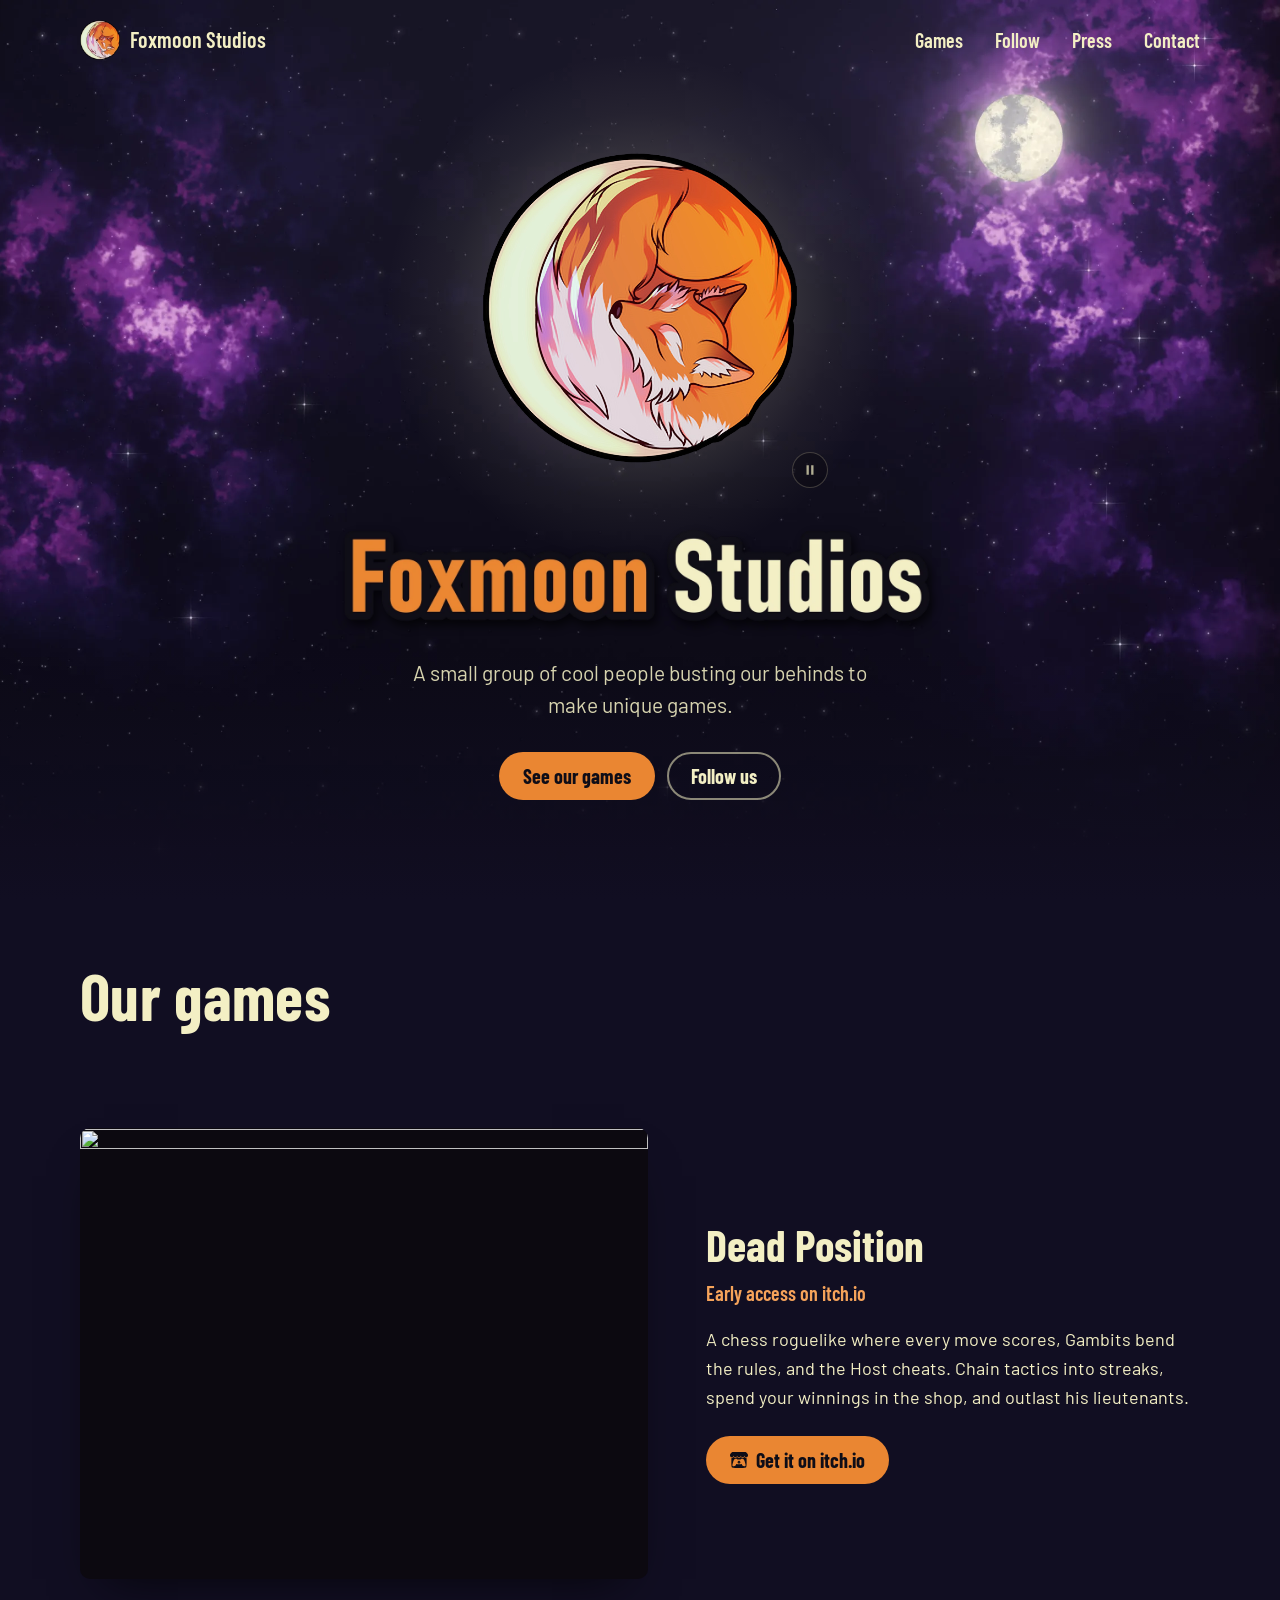
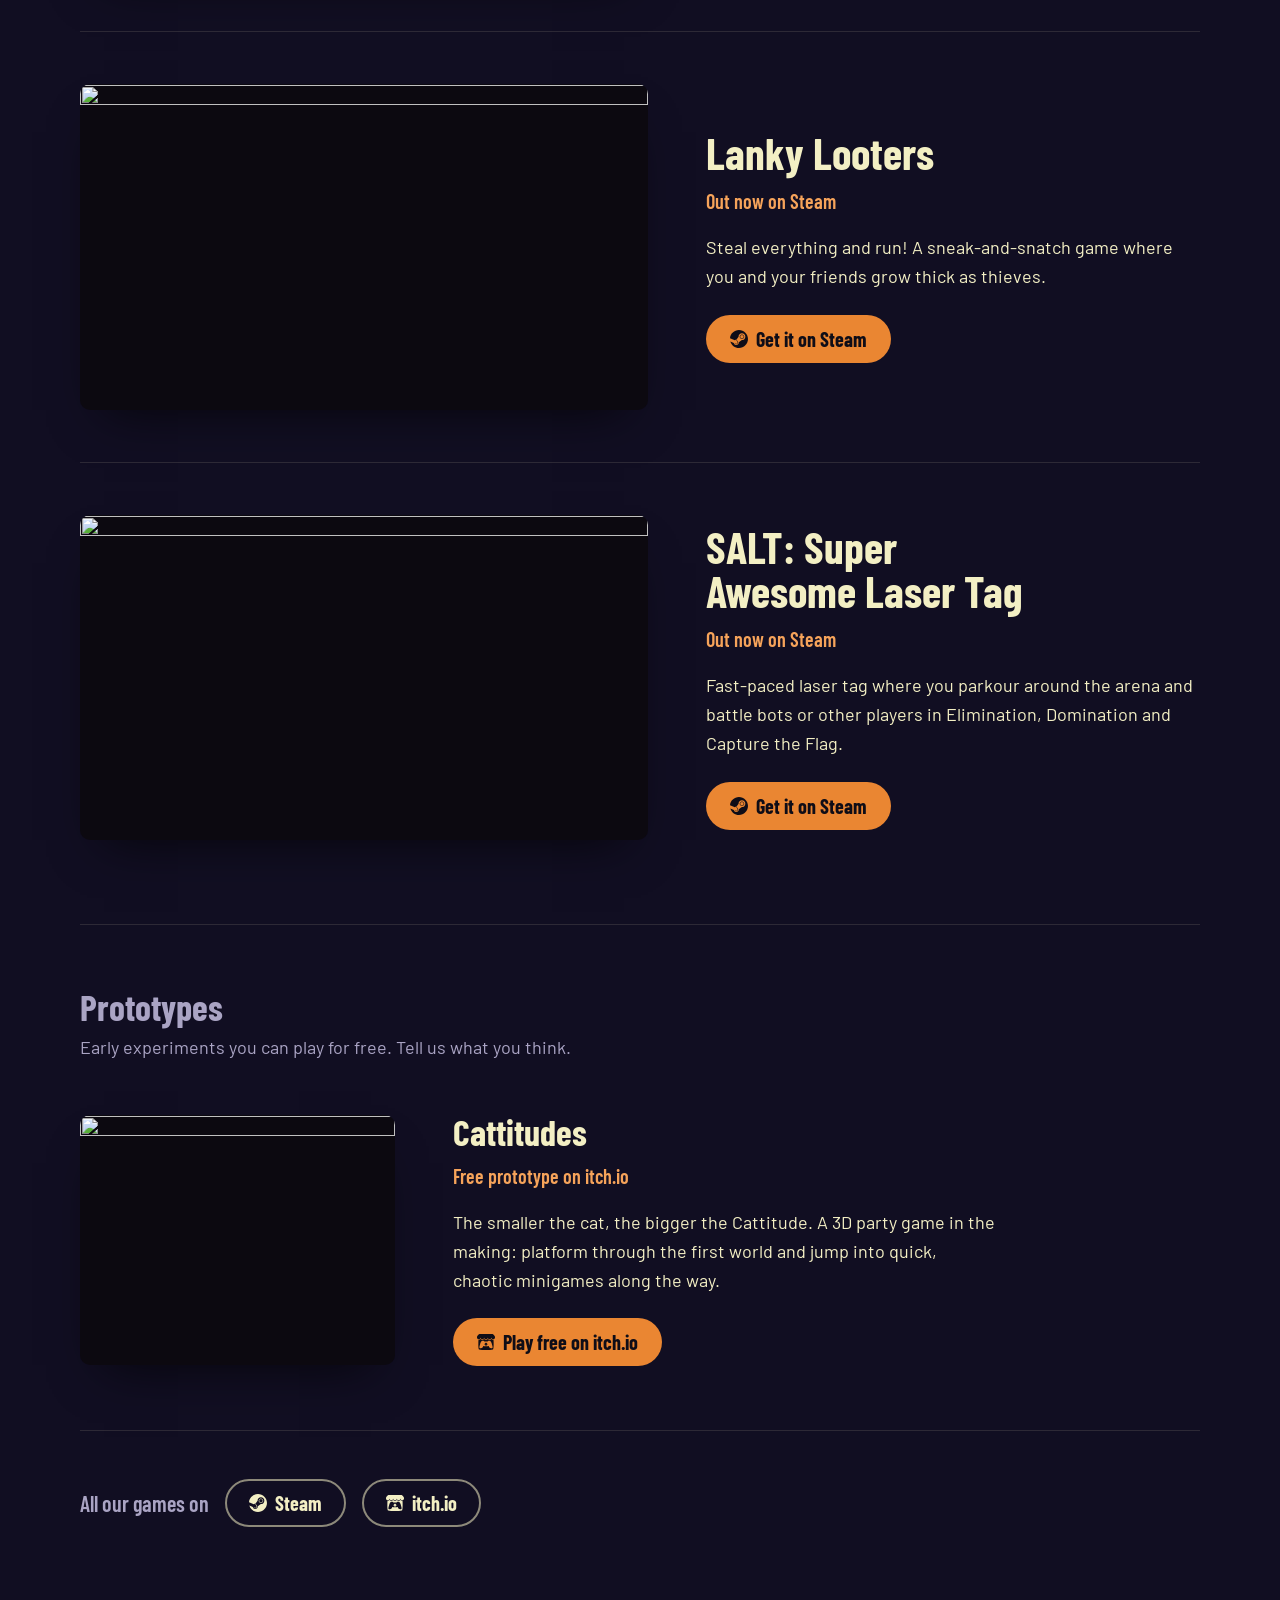
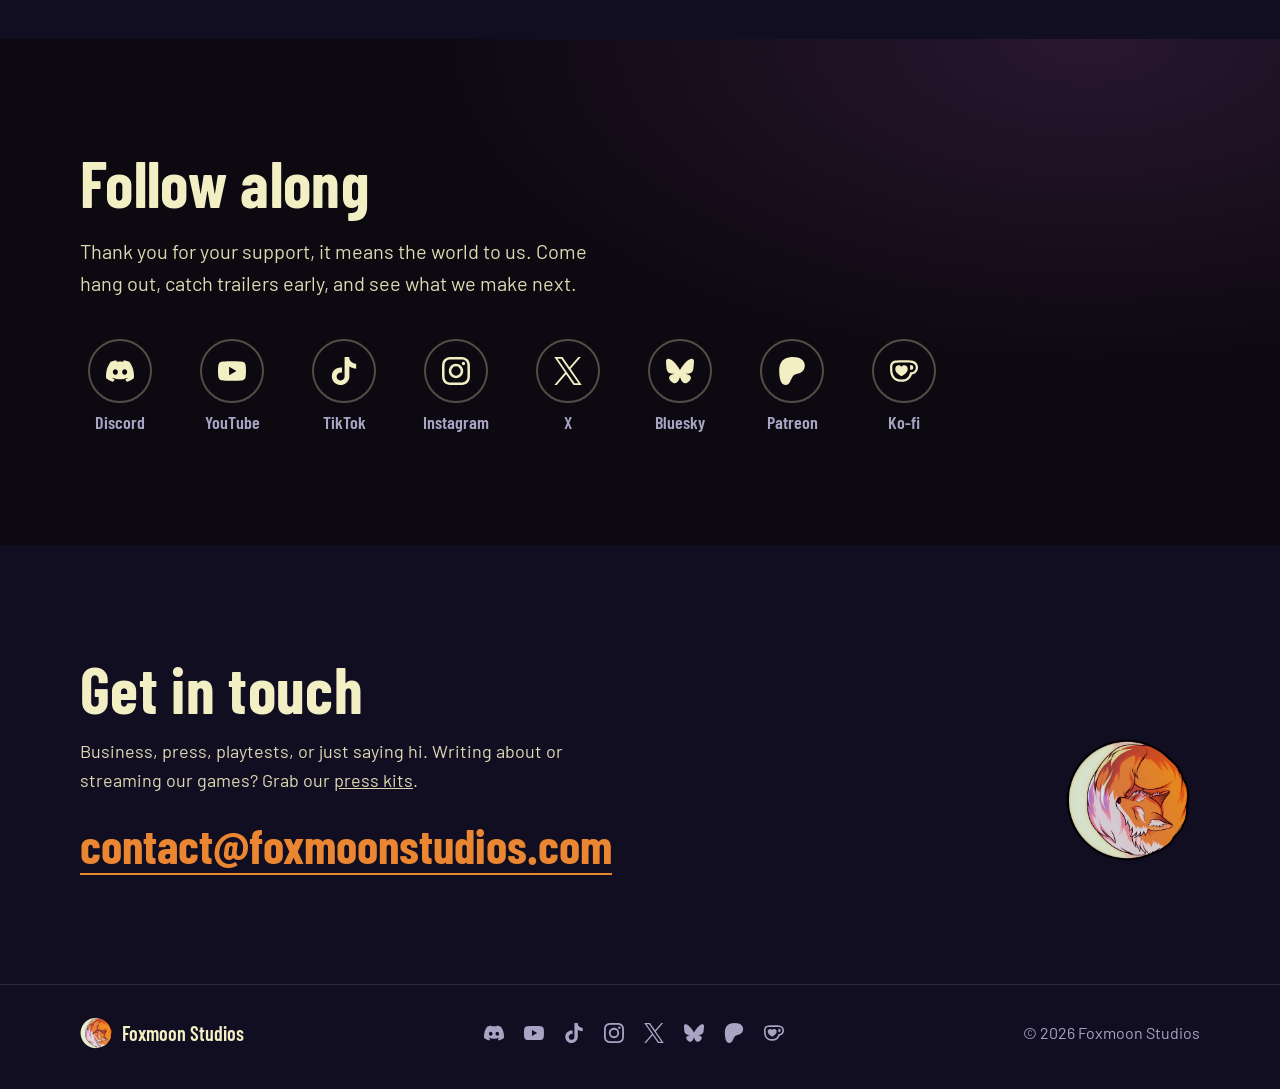
==== commit 2d5b12af: "Add Ko-fi to the socials for one-off tips Ko-fi joins the Follow along row and the footer icons on t" ====
--- a/index.html
+++ b/index.html
@@ -44,6 +44,7 @@
       "https://www.instagram.com/foxmoonstudiosofficial/",
       "https://bsky.app/profile/foxmoonstudios.bsky.social",
       "https://www.patreon.com/c/FoxmoonStudios",
+      "https://ko-fi.com/foxmoonstudios",
       "https://foxmoonstudios.itch.io/",
       "https://linktr.ee/foxmoonstudios"
     ]
@@ -54,6 +55,7 @@
   <svg width="0" height="0" style="position:absolute" aria-hidden="true">
     <symbol id="i-discord" viewBox="0 0 24 24"><path d="M20.317 4.3698a19.7913 19.7913 0 00-4.8851-1.5152.0741.0741 0 00-.0785.0371c-.211.3753-.4447.8648-.6083 1.2495-1.8447-.2762-3.68-.2762-5.4868 0-.1636-.3933-.4058-.8742-.6177-1.2495a.077.077 0 00-.0785-.037 19.7363 19.7363 0 00-4.8852 1.515.0699.0699 0 00-.0321.0277C.5334 9.0458-.319 13.5799.0992 18.0578a.0824.0824 0 00.0312.0561c2.0528 1.5076 4.0413 2.4228 5.9929 3.0294a.0777.0777 0 00.0842-.0276c.4616-.6304.8731-1.2952 1.226-1.9942a.076.076 0 00-.0416-.1057c-.6528-.2476-1.2743-.5495-1.8722-.8923a.077.077 0 01-.0076-.1277c.1258-.0943.2517-.1923.3718-.2914a.0743.0743 0 01.0776-.0105c3.9278 1.7933 8.18 1.7933 12.0614 0a.0739.0739 0 01.0785.0095c.1202.099.246.1981.3728.2924a.077.077 0 01-.0066.1276 12.2986 12.2986 0 01-1.873.8914.0766.0766 0 00-.0407.1067c.3604.698.7719 1.3628 1.225 1.9932a.076.076 0 00.0842.0286c1.961-.6067 3.9495-1.5219 6.0023-3.0294a.077.077 0 00.0313-.0552c.5004-5.177-.8382-9.6739-3.5485-13.6604a.061.061 0 00-.0312-.0286zM8.02 15.3312c-1.1825 0-2.1569-1.0857-2.1569-2.419 0-1.3332.9555-2.4189 2.157-2.4189 1.2108 0 2.1757 1.0952 2.1568 2.419 0 1.3332-.9555 2.4189-2.1569 2.4189zm7.9748 0c-1.1825 0-2.1569-1.0857-2.1569-2.419 0-1.3332.9554-2.4189 2.1569-2.4189 1.2108 0 2.1757 1.0952 2.1568 2.419 0 1.3332-.946 2.4189-2.1568 2.4189Z"/></symbol>
     <symbol id="i-patreon" viewBox="0 0 24 24"><path d="M22.957 7.21c-.004-3.064-2.391-5.576-5.191-6.482-3.478-1.125-8.064-.962-11.384.604C2.357 3.231 1.093 7.391 1.046 11.54c-.039 3.411.302 12.396 5.369 12.46 3.765.047 4.326-4.804 6.068-7.141 1.24-1.662 2.836-2.132 4.801-2.618 3.376-.836 5.678-3.501 5.673-7.031Z"/></symbol>
+    <symbol id="i-kofi" viewBox="0 0 24 24"><path d="M11.351 2.715c-2.7 0-4.986.025-6.83.26C2.078 3.285 0 5.154 0 8.61c0 3.506.182 6.13 1.585 8.493 1.584 2.701 4.233 4.182 7.662 4.182h.83c4.209 0 6.494-2.234 7.637-4a9.5 9.5 0 0 0 1.091-2.338C21.792 14.688 24 12.22 24 9.208v-.415c0-3.247-2.13-5.507-5.792-5.87-1.558-.156-2.65-.208-6.857-.208m0 1.947c4.208 0 5.09.052 6.571.182 2.624.311 4.13 1.584 4.13 4v.39c0 2.156-1.792 3.844-3.87 3.844h-.935l-.156.649c-.208 1.013-.597 1.818-1.039 2.546-.909 1.428-2.545 3.064-5.922 3.064h-.805c-2.571 0-4.831-.883-6.078-3.195-1.09-2-1.298-4.155-1.298-7.506 0-2.181.857-3.402 3.012-3.714 1.533-.233 3.559-.26 6.39-.26m6.547 2.287c-.416 0-.65.234-.65.546v2.935c0 .311.234.545.65.545 1.324 0 2.051-.754 2.051-2s-.727-2.026-2.052-2.026m-10.39.182c-1.818 0-3.013 1.48-3.013 3.142 0 1.533.858 2.857 1.949 3.897.727.701 1.87 1.429 2.649 1.896a1.47 1.47 0 0 0 1.507 0c.78-.467 1.922-1.195 2.623-1.896 1.117-1.039 1.974-2.364 1.974-3.897 0-1.662-1.247-3.142-3.039-3.142-1.065 0-1.792.545-2.338 1.298-.493-.753-1.246-1.298-2.312-1.298"/></symbol>
     <symbol id="i-youtube" viewBox="0 0 24 24"><path d="M23.498 6.186a3.016 3.016 0 0 0-2.122-2.136C19.505 3.545 12 3.545 12 3.545s-7.505 0-9.377.505A3.017 3.017 0 0 0 .502 6.186C0 8.07 0 12 0 12s0 3.93.502 5.814a3.016 3.016 0 0 0 2.122 2.136c1.871.505 9.376.505 9.376.505s7.505 0 9.377-.505a3.015 3.015 0 0 0 2.122-2.136C24 15.93 24 12 24 12s0-3.93-.502-5.814zM9.545 15.568V8.432L15.818 12l-6.273 3.568z"/></symbol>
     <symbol id="i-x" viewBox="0 0 24 24"><path d="M14.234 10.162 22.977 0h-2.072l-7.591 8.824L7.251 0H.258l9.168 13.343L.258 24H2.33l8.016-9.318L16.749 24h6.993zm-2.837 3.299-.929-1.329L3.076 1.56h3.182l5.965 8.532.929 1.329 7.754 11.09h-3.182z"/></symbol>
     <symbol id="i-tiktok" viewBox="0 0 24 24"><path d="M12.525.02c1.31-.02 2.61-.01 3.91-.02.08 1.53.63 3.09 1.75 4.17 1.12 1.11 2.7 1.62 4.24 1.79v4.03c-1.44-.05-2.89-.35-4.2-.97-.57-.26-1.1-.59-1.62-.93-.01 2.92.01 5.84-.02 8.75-.08 1.4-.54 2.79-1.35 3.94-1.31 1.92-3.58 3.17-5.91 3.21-1.43.08-2.86-.31-4.08-1.03-2.02-1.19-3.44-3.37-3.65-5.71-.02-.5-.03-1-.01-1.49.18-1.9 1.12-3.72 2.58-4.96 1.66-1.44 3.98-2.13 6.15-1.72.02 1.48-.04 2.96-.04 4.44-.99-.32-2.15-.23-3.02.37-.63.41-1.11 1.04-1.36 1.75-.21.51-.15 1.07-.14 1.61.24 1.64 1.82 3.02 3.5 2.87 1.12-.01 2.19-.66 2.77-1.61.19-.33.4-.67.41-1.06.1-1.79.06-3.57.07-5.36.01-4.03-.01-8.05.02-12.07z"/></symbol>
@@ -236,6 +238,12 @@
               <span class="social-name">Patreon</span>
             </a>
           </li>
+          <li>
+            <a href="https://ko-fi.com/foxmoonstudios" target="_blank" rel="noopener">
+              <span class="social-icon"><svg aria-hidden="true"><use href="#i-kofi"/></svg></span>
+              <span class="social-name">Ko-fi</span>
+            </a>
+          </li>
         </ul>
       </div>
     </section>
@@ -266,6 +274,7 @@
         <li><a href="https://x.com/FoxmoonStudios" target="_blank" rel="noopener" aria-label="X"><svg aria-hidden="true"><use href="#i-x"/></svg></a></li>
         <li><a href="https://bsky.app/profile/foxmoonstudios.bsky.social" target="_blank" rel="noopener" aria-label="Bluesky"><svg aria-hidden="true"><use href="#i-bluesky"/></svg></a></li>
         <li><a href="https://www.patreon.com/c/FoxmoonStudios" target="_blank" rel="noopener" aria-label="Patreon"><svg aria-hidden="true"><use href="#i-patreon"/></svg></a></li>
+        <li><a href="https://ko-fi.com/foxmoonstudios" target="_blank" rel="noopener" aria-label="Ko-fi"><svg aria-hidden="true"><use href="#i-kofi"/></svg></a></li>
       </ul>
       <p>&copy; <span data-year>2026</span> Foxmoon Studios</p>
     </div>
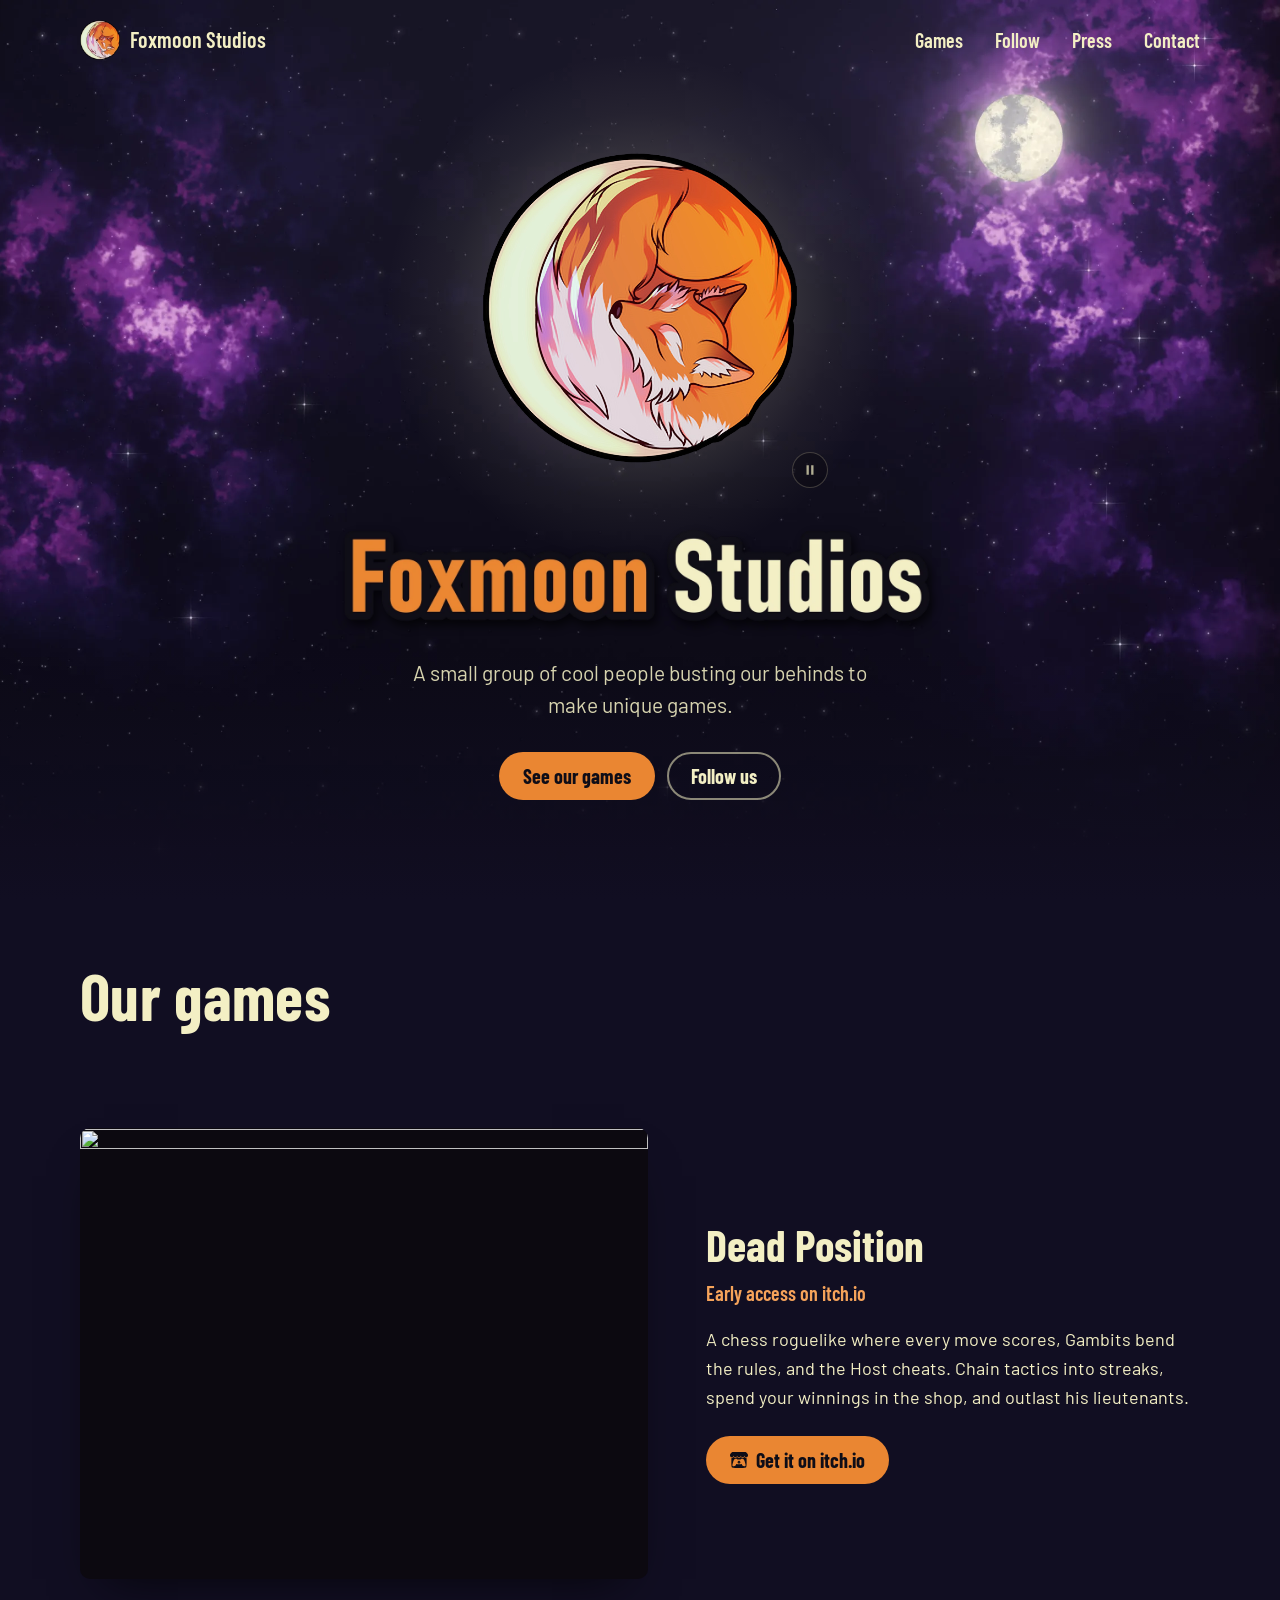
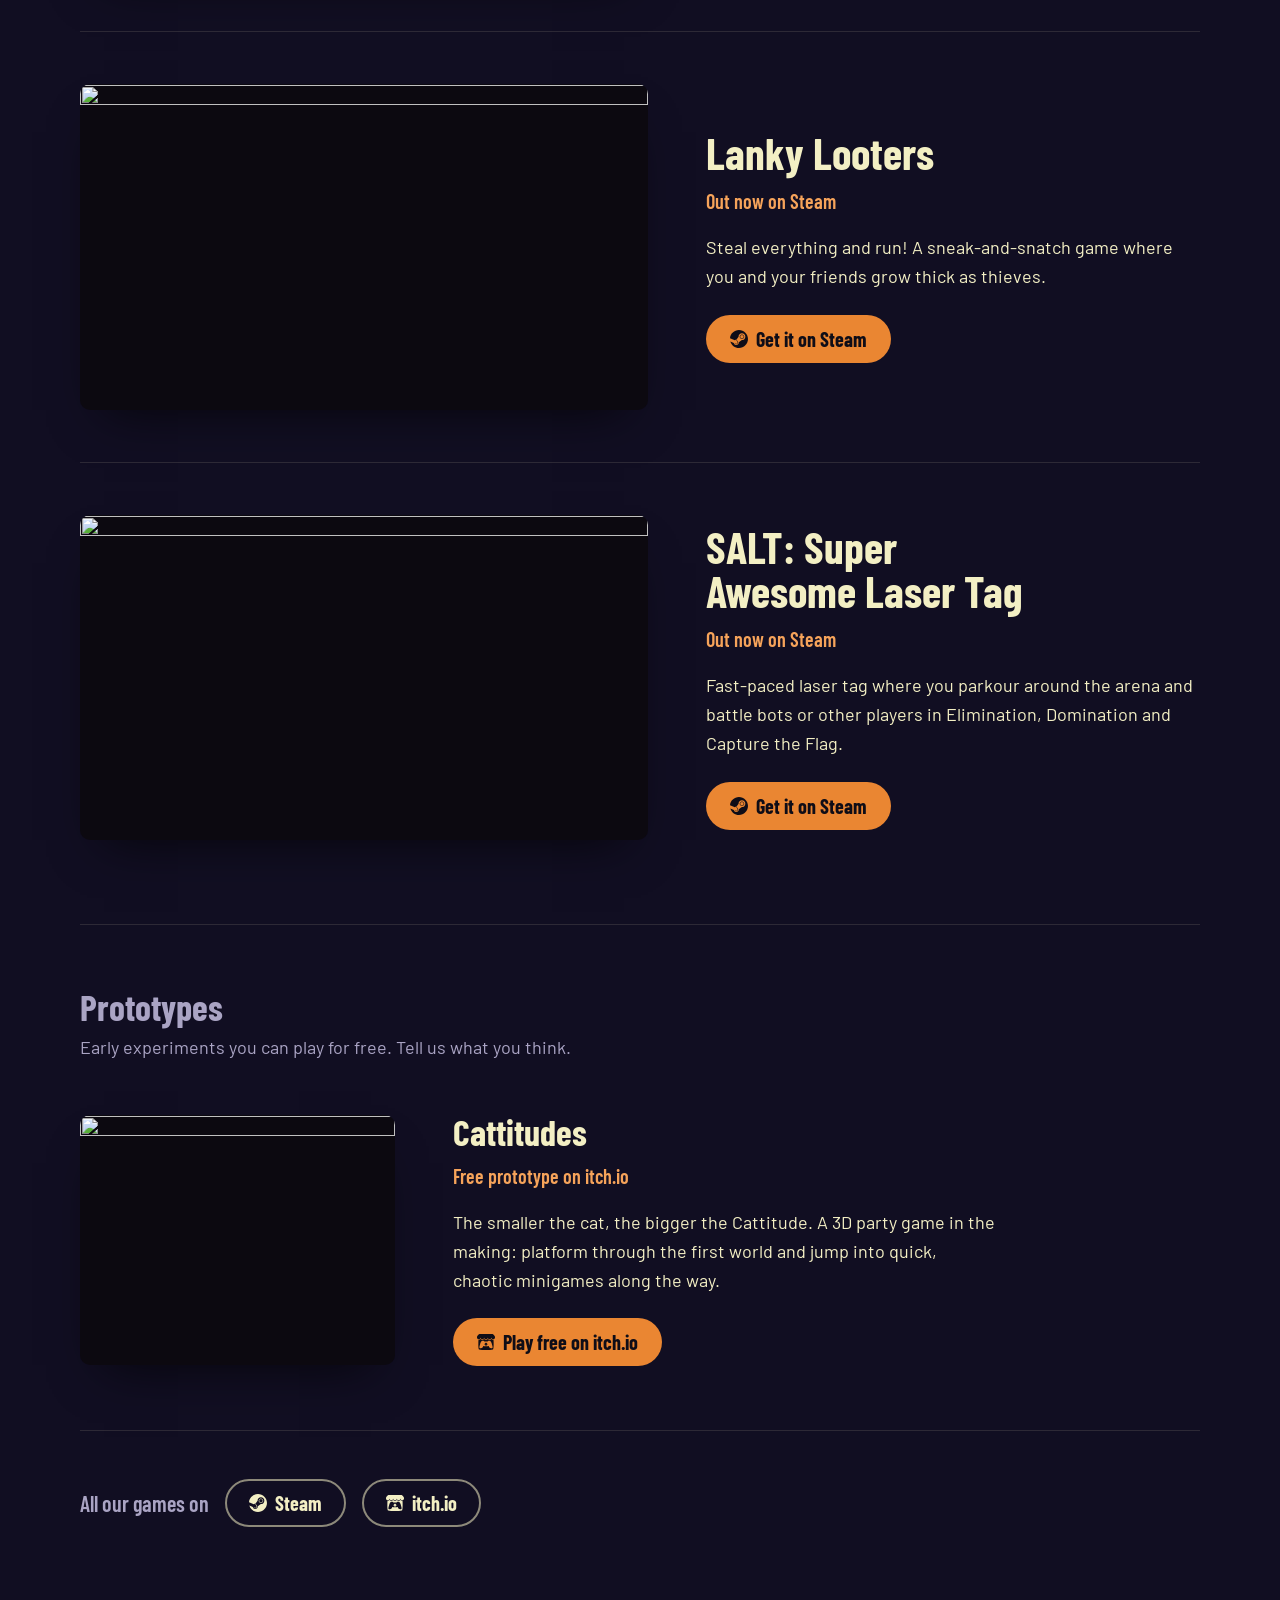
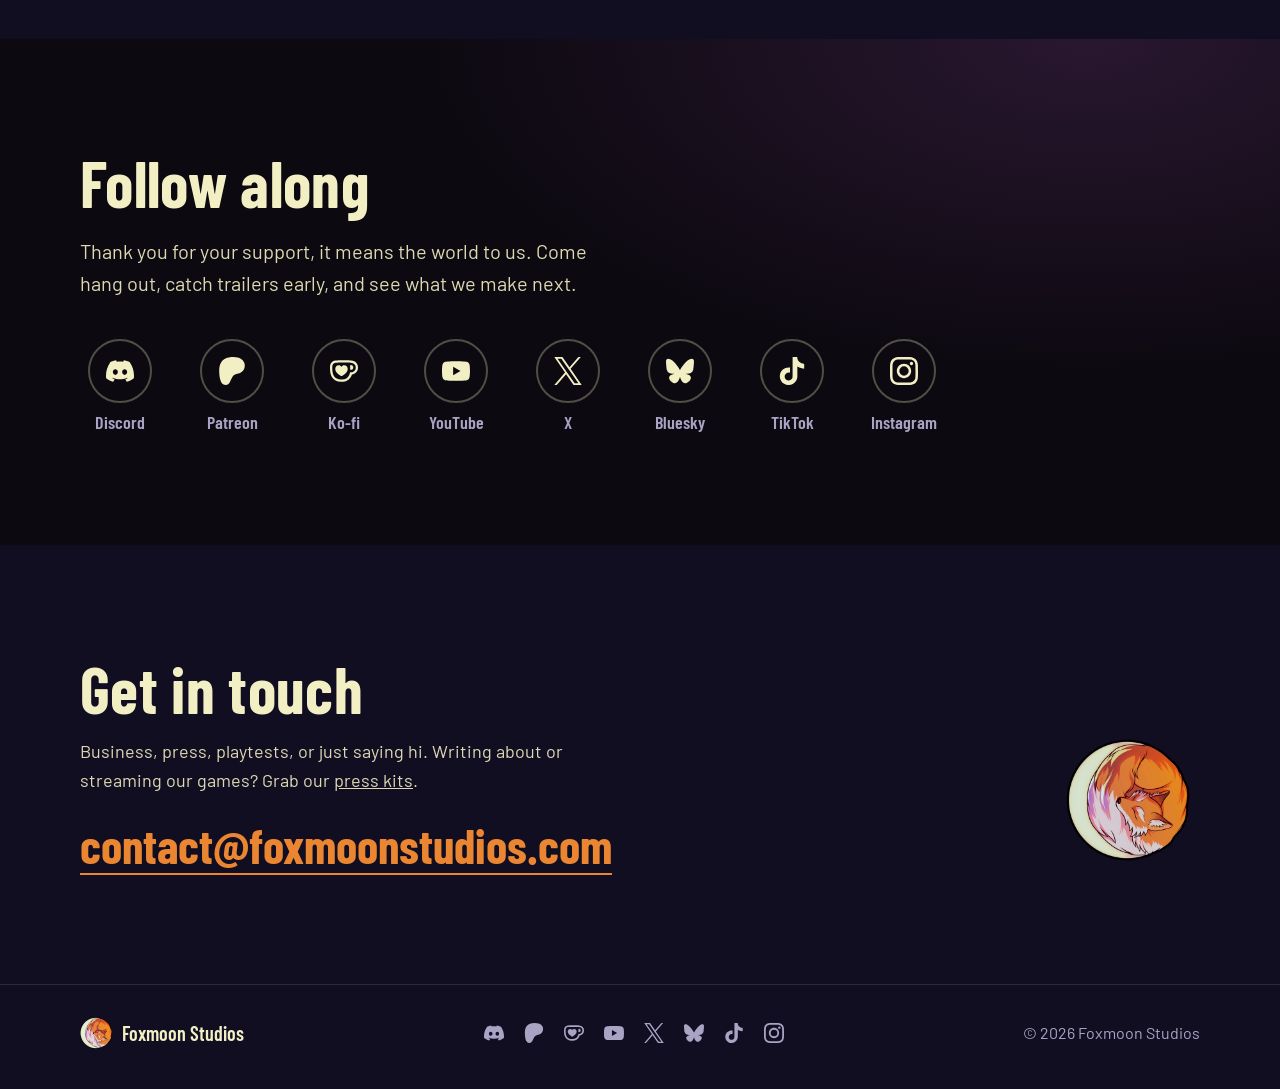
==== commit 4998c742: "Put Discord, Patreon, Ko-fi, YouTube and X first in the socials Brian's order; Bluesky, TikTok and I" ====
--- a/index.html
+++ b/index.html
@@ -203,12 +203,36 @@
             </a>
           </li>
           <li>
+            <a href="https://www.patreon.com/c/FoxmoonStudios" target="_blank" rel="noopener">
+              <span class="social-icon"><svg aria-hidden="true"><use href="#i-patreon"/></svg></span>
+              <span class="social-name">Patreon</span>
+            </a>
+          </li>
+          <li>
+            <a href="https://ko-fi.com/foxmoonstudios" target="_blank" rel="noopener">
+              <span class="social-icon"><svg aria-hidden="true"><use href="#i-kofi"/></svg></span>
+              <span class="social-name">Ko-fi</span>
+            </a>
+          </li>
+          <li>
             <a href="https://www.youtube.com/channel/UCCgfZXBBQK3L-CTnOBrZfzQ" target="_blank" rel="noopener">
               <span class="social-icon"><svg aria-hidden="true"><use href="#i-youtube"/></svg></span>
               <span class="social-name">YouTube</span>
             </a>
           </li>
           <li>
+            <a href="https://x.com/FoxmoonStudios" target="_blank" rel="noopener">
+              <span class="social-icon"><svg aria-hidden="true"><use href="#i-x"/></svg></span>
+              <span class="social-name">X</span>
+            </a>
+          </li>
+          <li>
+            <a href="https://bsky.app/profile/foxmoonstudios.bsky.social" target="_blank" rel="noopener">
+              <span class="social-icon"><svg aria-hidden="true"><use href="#i-bluesky"/></svg></span>
+              <span class="social-name">Bluesky</span>
+            </a>
+          </li>
+          <li>
             <a href="https://www.tiktok.com/@foxmoonstudiosofficial" target="_blank" rel="noopener">
               <span class="social-icon"><svg aria-hidden="true"><use href="#i-tiktok"/></svg></span>
               <span class="social-name">TikTok</span>
@@ -218,30 +242,6 @@
             <a href="https://www.instagram.com/foxmoonstudiosofficial/" target="_blank" rel="noopener">
               <span class="social-icon"><svg aria-hidden="true"><use href="#i-instagram"/></svg></span>
               <span class="social-name">Instagram</span>
-            </a>
-          </li>
-          <li>
-            <a href="https://x.com/FoxmoonStudios" target="_blank" rel="noopener">
-              <span class="social-icon"><svg aria-hidden="true"><use href="#i-x"/></svg></span>
-              <span class="social-name">X</span>
-            </a>
-          </li>
-          <li>
-            <a href="https://bsky.app/profile/foxmoonstudios.bsky.social" target="_blank" rel="noopener">
-              <span class="social-icon"><svg aria-hidden="true"><use href="#i-bluesky"/></svg></span>
-              <span class="social-name">Bluesky</span>
-            </a>
-          </li>
-          <li>
-            <a href="https://www.patreon.com/c/FoxmoonStudios" target="_blank" rel="noopener">
-              <span class="social-icon"><svg aria-hidden="true"><use href="#i-patreon"/></svg></span>
-              <span class="social-name">Patreon</span>
-            </a>
-          </li>
-          <li>
-            <a href="https://ko-fi.com/foxmoonstudios" target="_blank" rel="noopener">
-              <span class="social-icon"><svg aria-hidden="true"><use href="#i-kofi"/></svg></span>
-              <span class="social-name">Ko-fi</span>
             </a>
           </li>
         </ul>
@@ -268,13 +268,13 @@
       </a>
       <ul class="footer-socials">
         <li><a href="https://discord.gg/VsGeaquYN5" target="_blank" rel="noopener" aria-label="Discord"><svg aria-hidden="true"><use href="#i-discord"/></svg></a></li>
+        <li><a href="https://www.patreon.com/c/FoxmoonStudios" target="_blank" rel="noopener" aria-label="Patreon"><svg aria-hidden="true"><use href="#i-patreon"/></svg></a></li>
+        <li><a href="https://ko-fi.com/foxmoonstudios" target="_blank" rel="noopener" aria-label="Ko-fi"><svg aria-hidden="true"><use href="#i-kofi"/></svg></a></li>
         <li><a href="https://www.youtube.com/channel/UCCgfZXBBQK3L-CTnOBrZfzQ" target="_blank" rel="noopener" aria-label="YouTube"><svg aria-hidden="true"><use href="#i-youtube"/></svg></a></li>
+        <li><a href="https://x.com/FoxmoonStudios" target="_blank" rel="noopener" aria-label="X"><svg aria-hidden="true"><use href="#i-x"/></svg></a></li>
+        <li><a href="https://bsky.app/profile/foxmoonstudios.bsky.social" target="_blank" rel="noopener" aria-label="Bluesky"><svg aria-hidden="true"><use href="#i-bluesky"/></svg></a></li>
         <li><a href="https://www.tiktok.com/@foxmoonstudiosofficial" target="_blank" rel="noopener" aria-label="TikTok"><svg aria-hidden="true"><use href="#i-tiktok"/></svg></a></li>
         <li><a href="https://www.instagram.com/foxmoonstudiosofficial/" target="_blank" rel="noopener" aria-label="Instagram"><svg aria-hidden="true"><use href="#i-instagram"/></svg></a></li>
-        <li><a href="https://x.com/FoxmoonStudios" target="_blank" rel="noopener" aria-label="X"><svg aria-hidden="true"><use href="#i-x"/></svg></a></li>
-        <li><a href="https://bsky.app/profile/foxmoonstudios.bsky.social" target="_blank" rel="noopener" aria-label="Bluesky"><svg aria-hidden="true"><use href="#i-bluesky"/></svg></a></li>
-        <li><a href="https://www.patreon.com/c/FoxmoonStudios" target="_blank" rel="noopener" aria-label="Patreon"><svg aria-hidden="true"><use href="#i-patreon"/></svg></a></li>
-        <li><a href="https://ko-fi.com/foxmoonstudios" target="_blank" rel="noopener" aria-label="Ko-fi"><svg aria-hidden="true"><use href="#i-kofi"/></svg></a></li>
       </ul>
       <p>&copy; <span data-year>2026</span> Foxmoon Studios</p>
     </div>
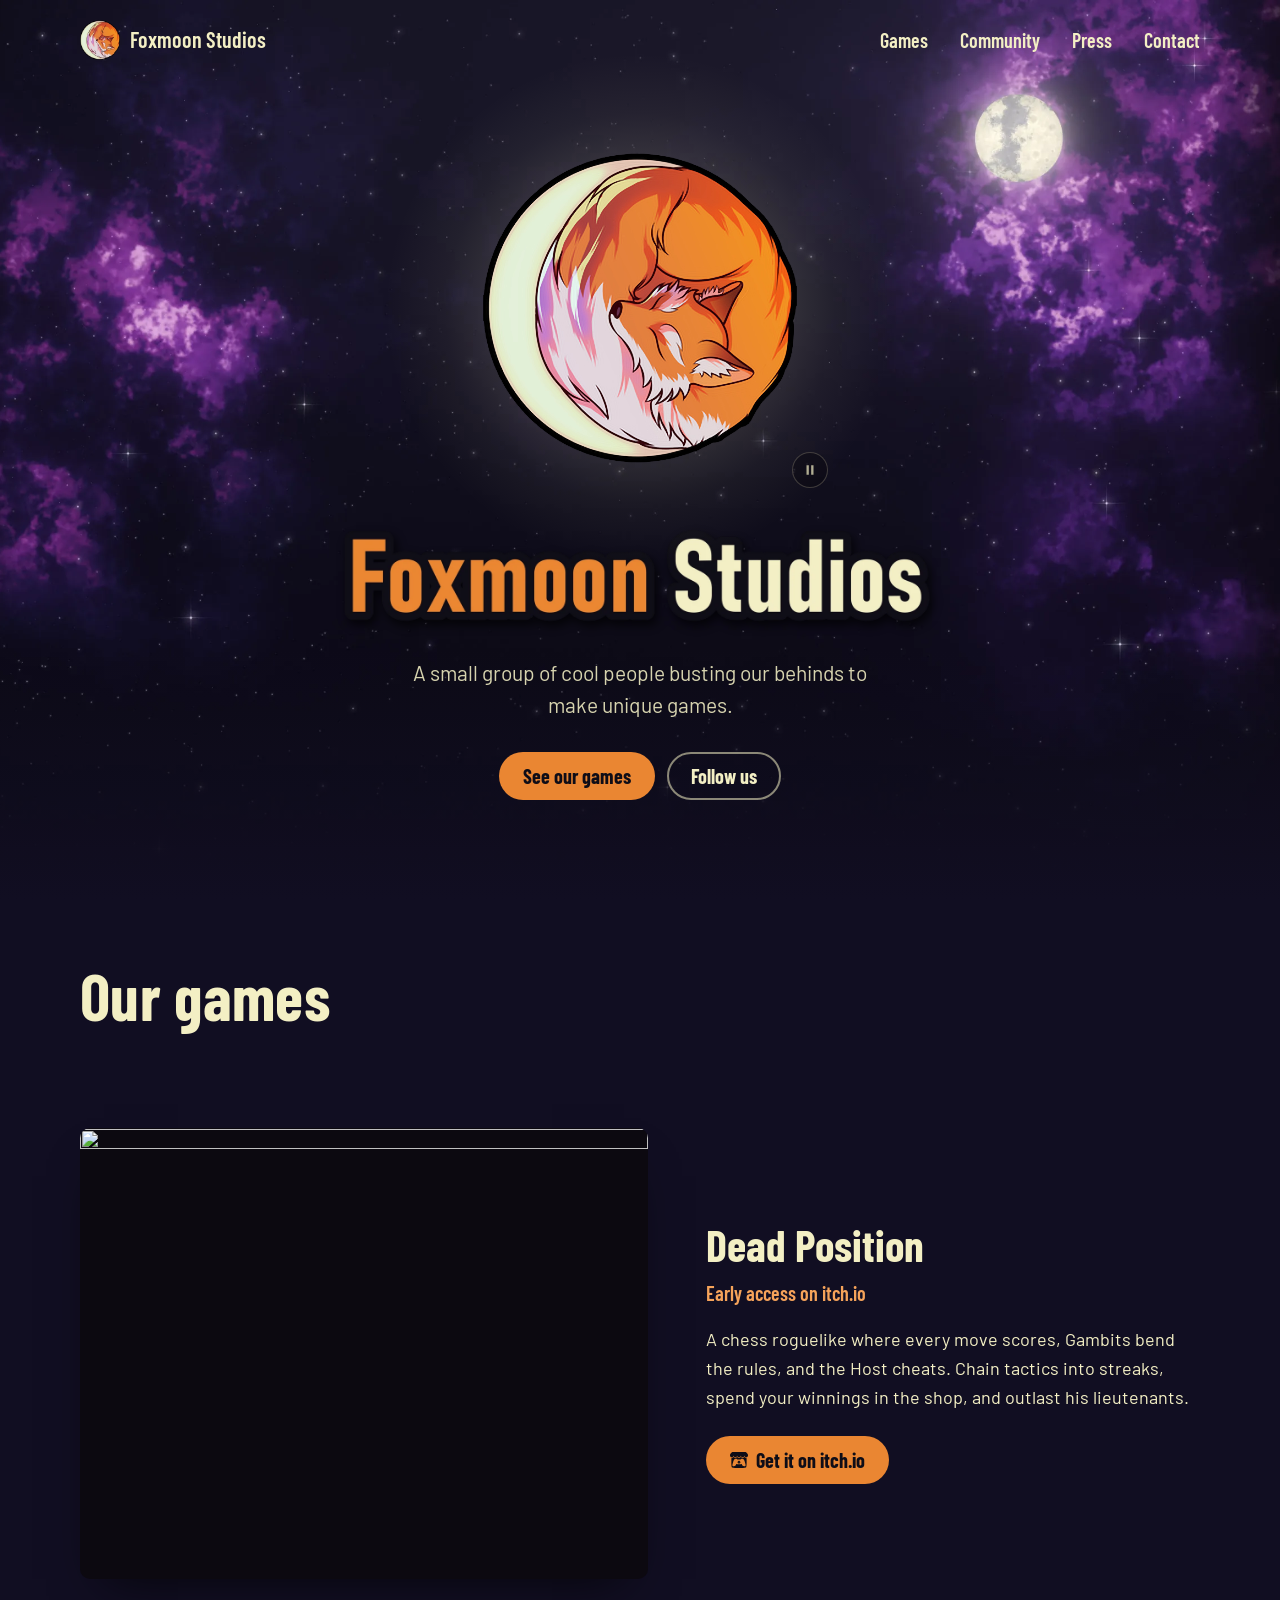
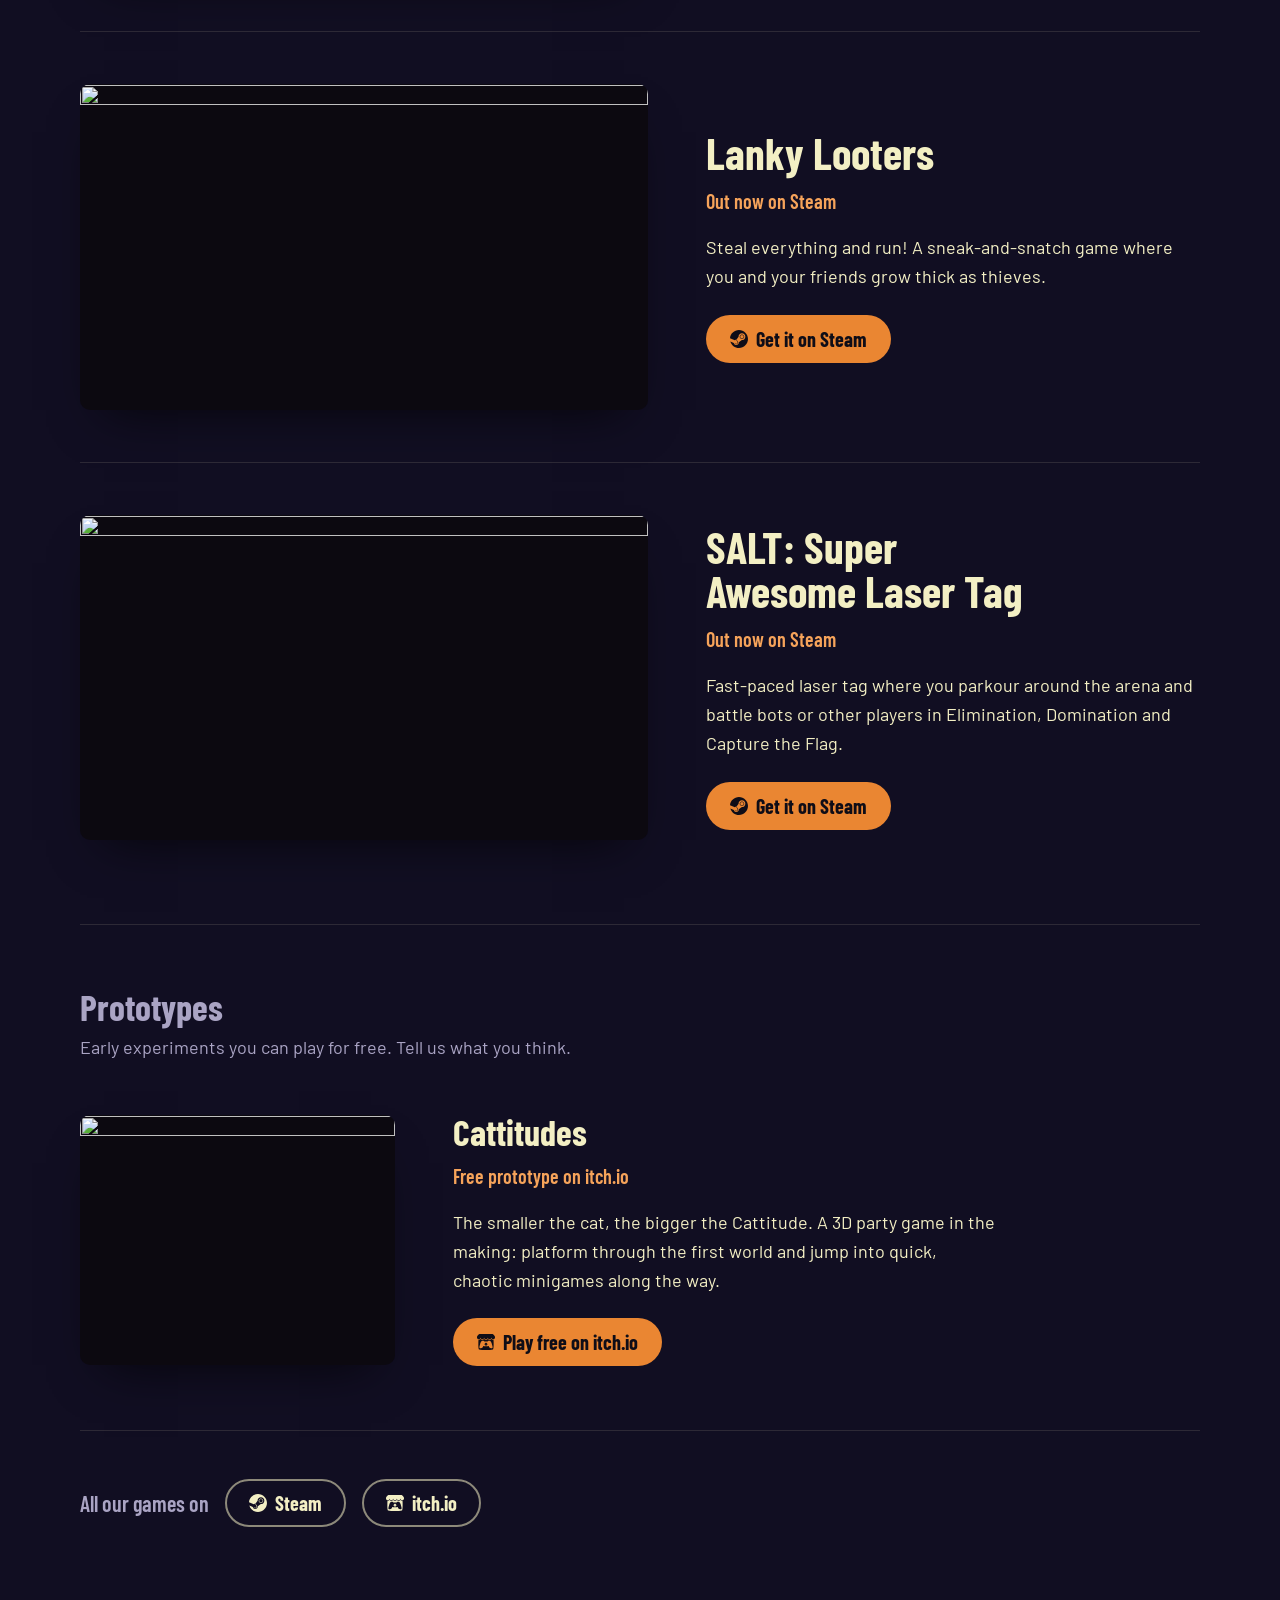
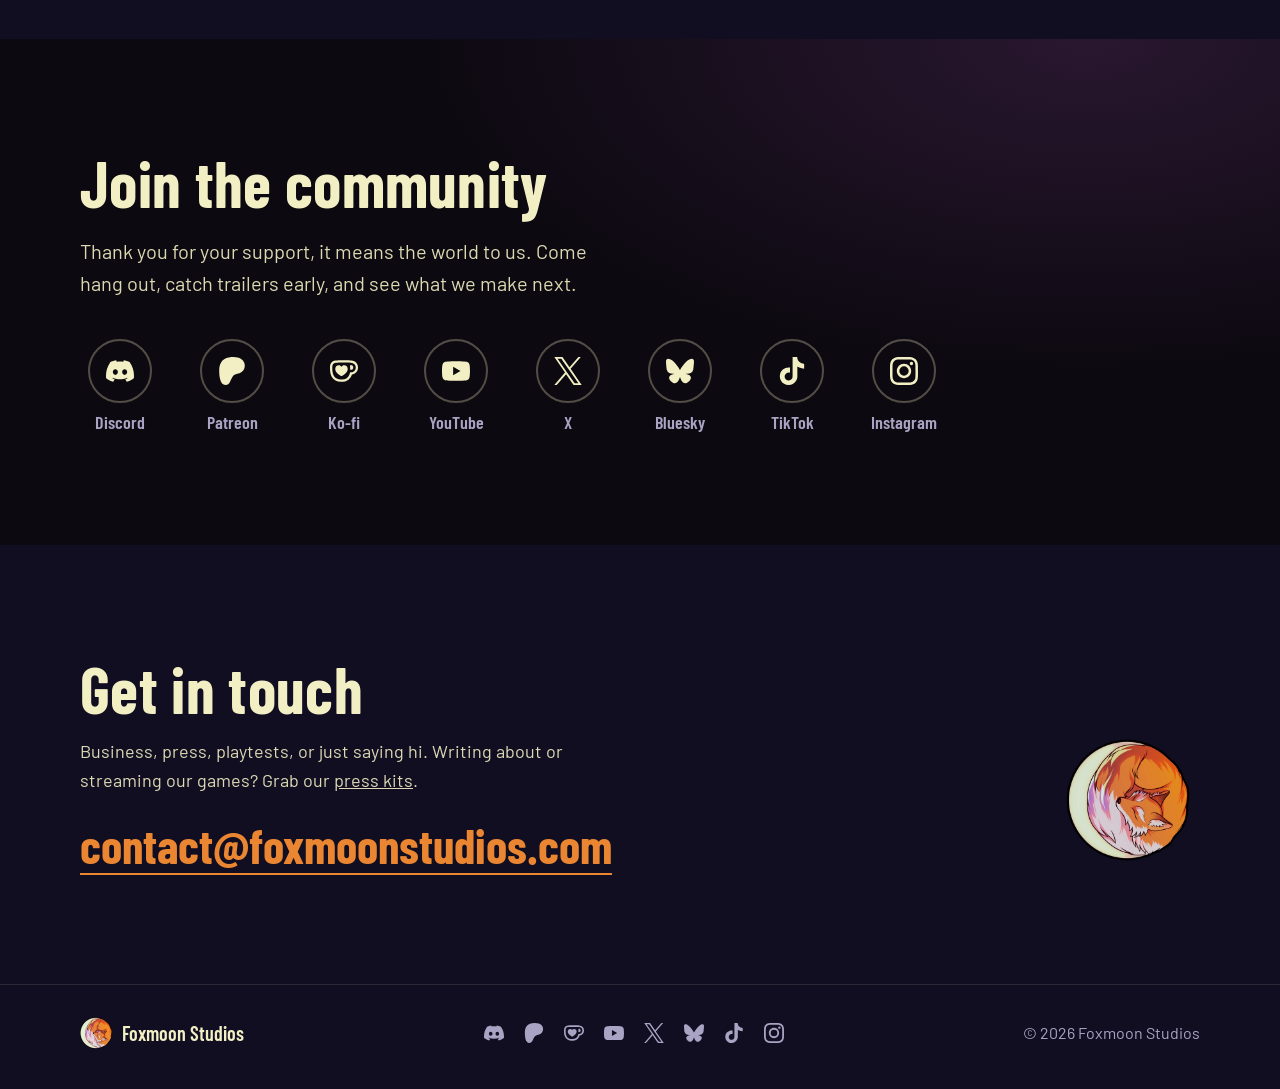
==== commit 6d6cc230: "Call the socials section Community The nav link Follow becomes Community and the heading Follow alon" ====
--- a/index.html
+++ b/index.html
@@ -78,7 +78,7 @@
       <nav class="site-nav" aria-label="Main">
         <ul>
           <li><a href="#games">Games</a></li>
-          <li><a href="#follow">Follow</a></li>
+          <li><a href="#follow">Community</a></li>
           <li><a href="press/">Press</a></li>
           <li><a href="#contact">Contact</a></li>
         </ul>
@@ -193,7 +193,7 @@
 
     <section class="section follow" id="follow" aria-labelledby="follow-title">
       <div class="wrap">
-        <h2 id="follow-title">Follow along</h2>
+        <h2 id="follow-title">Join the community</h2>
         <p class="lede">Thank you for your support, it means the world to us. Come hang out, catch trailers early, and see what we make next.</p>
         <ul class="socials">
           <li>
--- a/styles.css
+++ b/styles.css
@@ -150,6 +150,7 @@
 }
 
 .brand img {
+  flex: none;
   width: 2.5rem;
   height: 2.5rem;
 }
@@ -437,7 +438,7 @@
   line-height: 1;
 }
 
-/* Follow along */
+/* Join the community */
 
 .follow {
   background:
@@ -994,6 +995,15 @@
     white-space: nowrap;
   }
 
+  /* The links shrink a little so "Community" fits beside the fox at 320 px. */
+  .site-nav ul {
+    gap: 0.75rem;
+  }
+
+  .site-nav a {
+    font-size: clamp(1rem, 5.2vw, 1.25rem);
+  }
+
   .actions .btn {
     flex: 1 1 100%;
     justify-content: center;
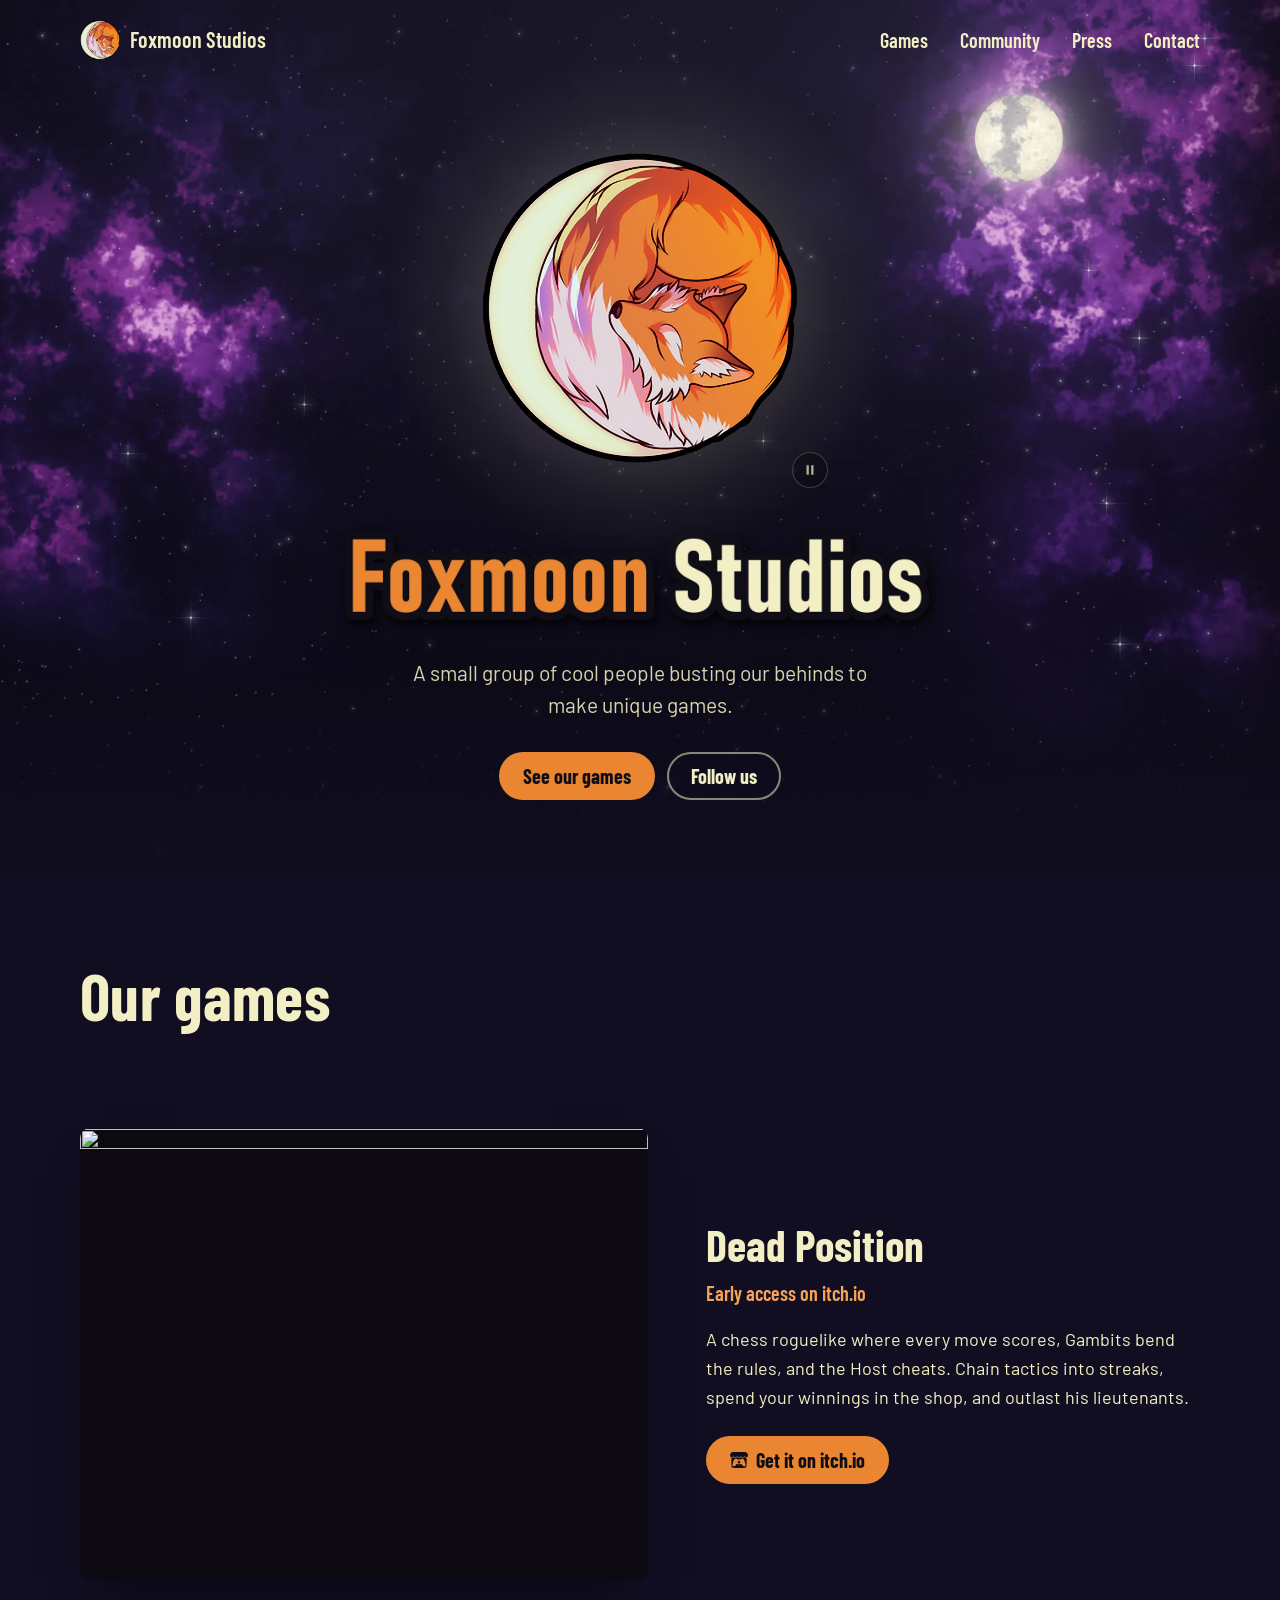
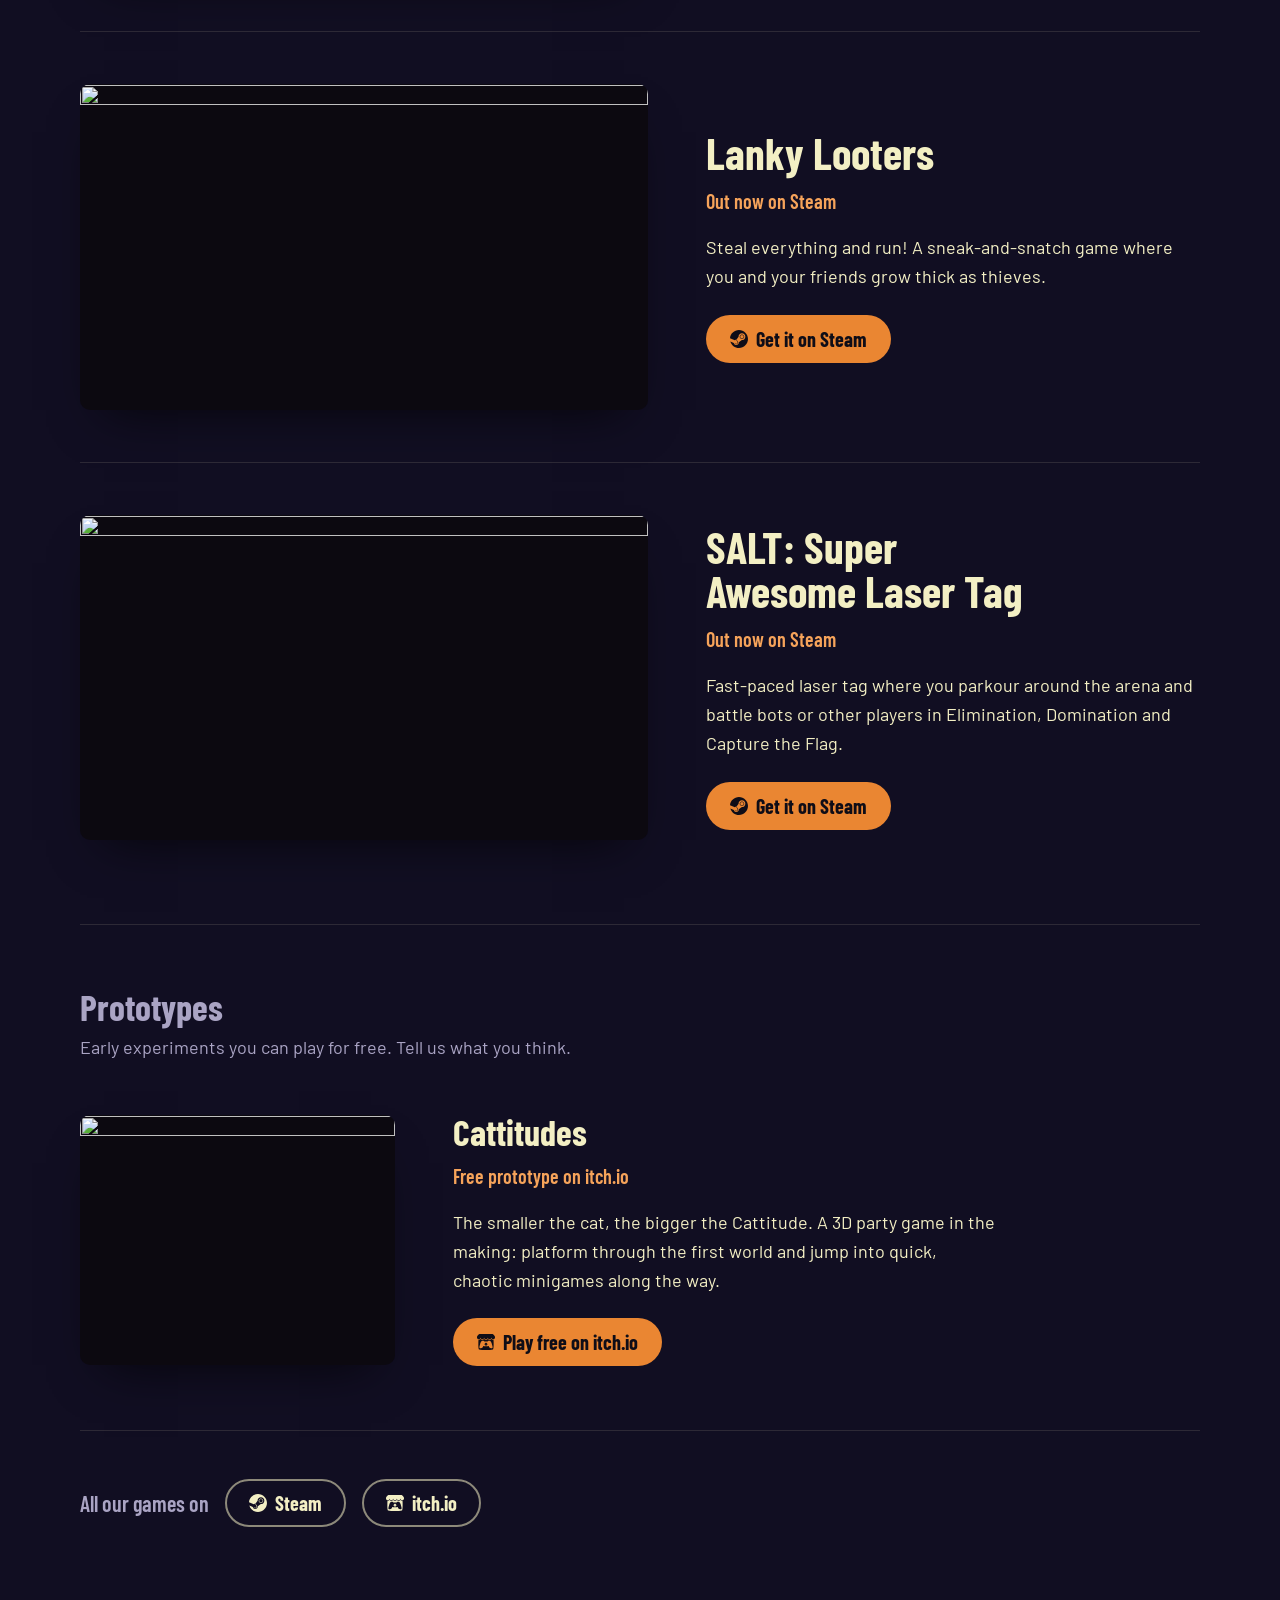
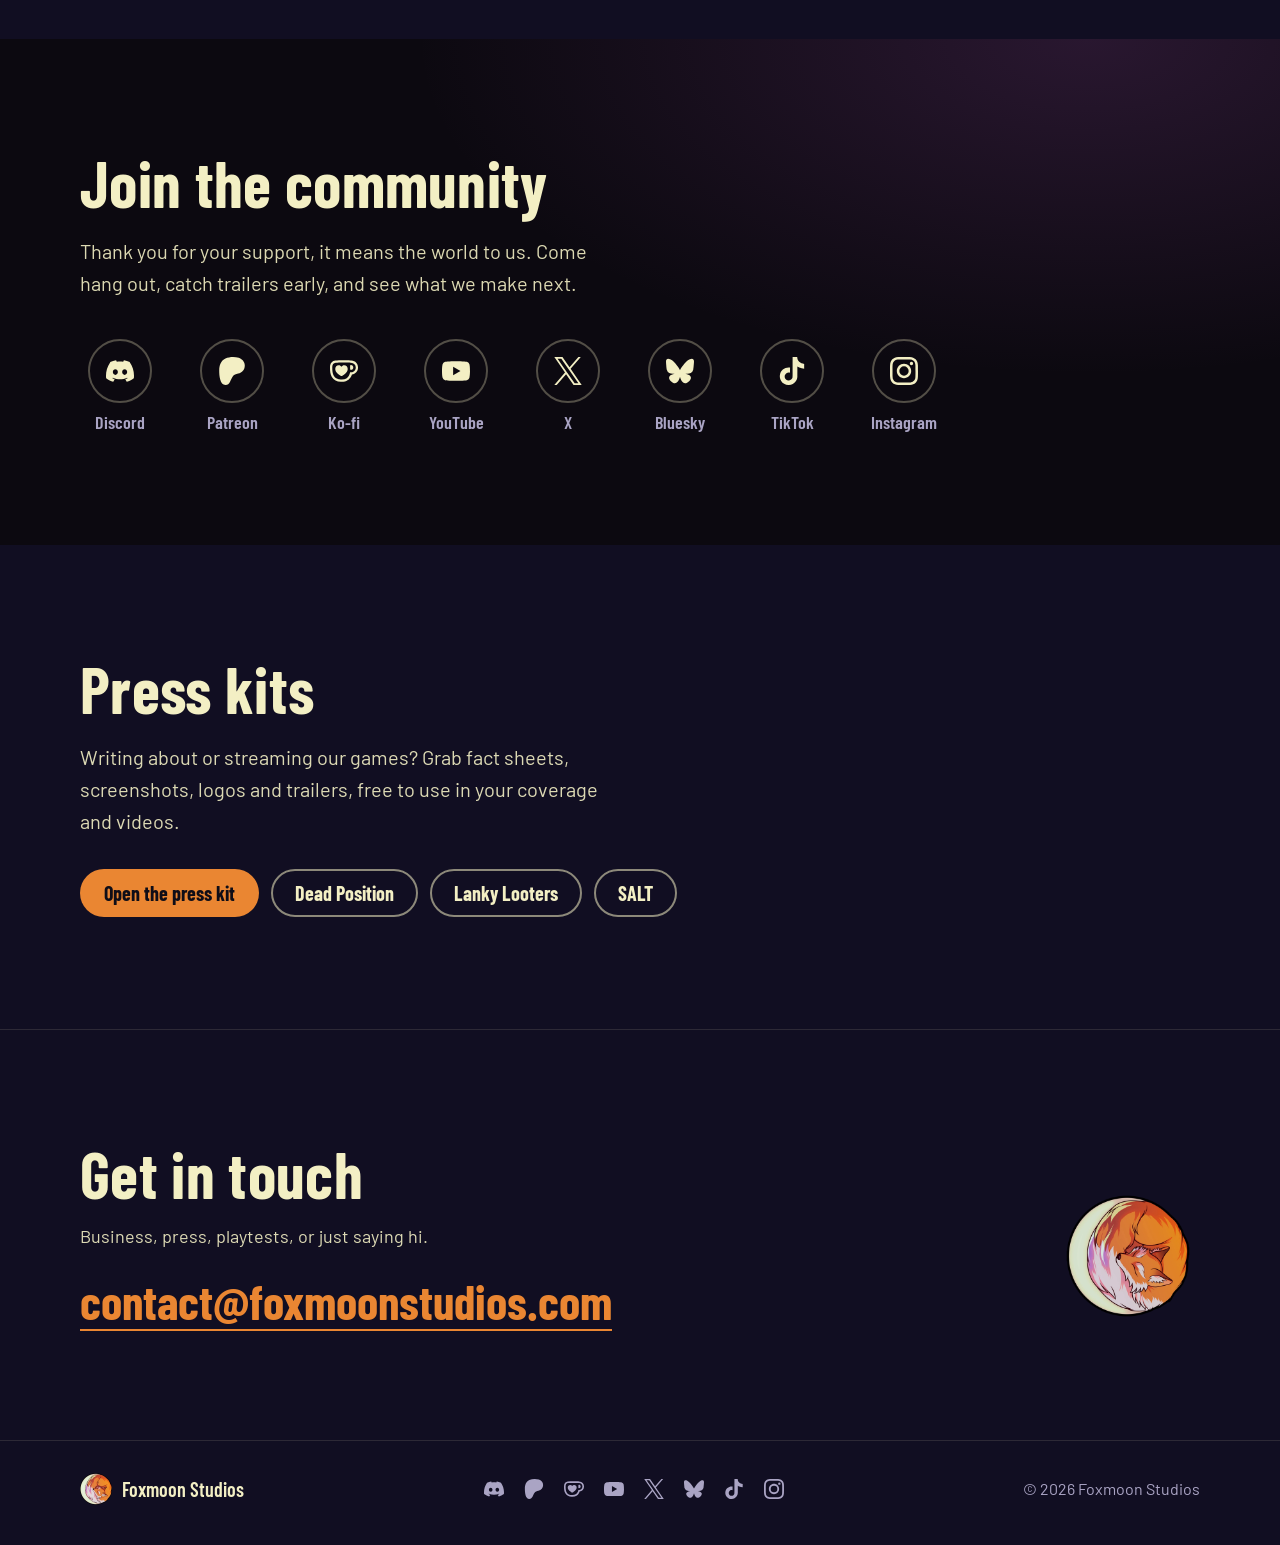
==== commit c1224779: "Give the press kits a section on the home page The nav's Press link now scrolls to a Press kits sect" ====
--- a/index.html
+++ b/index.html
@@ -79,7 +79,7 @@
         <ul>
           <li><a href="#games">Games</a></li>
           <li><a href="#follow">Community</a></li>
-          <li><a href="press/">Press</a></li>
+          <li><a href="#press">Press</a></li>
           <li><a href="#contact">Contact</a></li>
         </ul>
       </nav>
@@ -248,11 +248,24 @@
       </div>
     </section>
 
+    <section class="section press" id="press" aria-labelledby="press-title">
+      <div class="wrap">
+        <h2 id="press-title">Press kits</h2>
+        <p class="lede">Writing about or streaming our games? Grab fact sheets, screenshots, logos and trailers, free to use in your coverage and videos.</p>
+        <div class="press-links">
+          <a class="btn btn-primary" href="press/">Open the press kit</a>
+          <a class="btn btn-ghost" href="press/dead-position/">Dead Position</a>
+          <a class="btn btn-ghost" href="press/lanky-looters/">Lanky Looters</a>
+          <a class="btn btn-ghost" href="press/salt/">SALT</a>
+        </div>
+      </div>
+    </section>
+
     <section class="section contact" id="contact" aria-labelledby="contact-title">
       <div class="wrap">
         <div>
           <h2 id="contact-title">Get in touch</h2>
-          <p>Business, press, playtests, or just saying hi. Writing about or streaming our games? Grab our <a href="press/">press kits</a>.</p>
+          <p>Business, press, playtests, or just saying hi.</p>
           <a class="email" href="mailto:contact@foxmoonstudios.com">contact@foxmoonstudios.com</a>
         </div>
         <img class="contact-fox" src="assets/fox-still.webp" width="900" height="900" loading="lazy" alt="">
--- a/styles.css
+++ b/styles.css
@@ -509,7 +509,21 @@
   color: var(--moon);
 }
 
+/* Press kits: a pointer to the press pages, so the nav's Press link stays
+   on this page like the others */
+
+.press-links {
+  display: flex;
+  flex-wrap: wrap;
+  gap: 0.75rem;
+  margin-top: 2rem;
+}
+
 /* Contact */
+
+.press + .contact {
+  border-top: 1px solid var(--line);
+}
 
 .contact .wrap {
   display: grid;
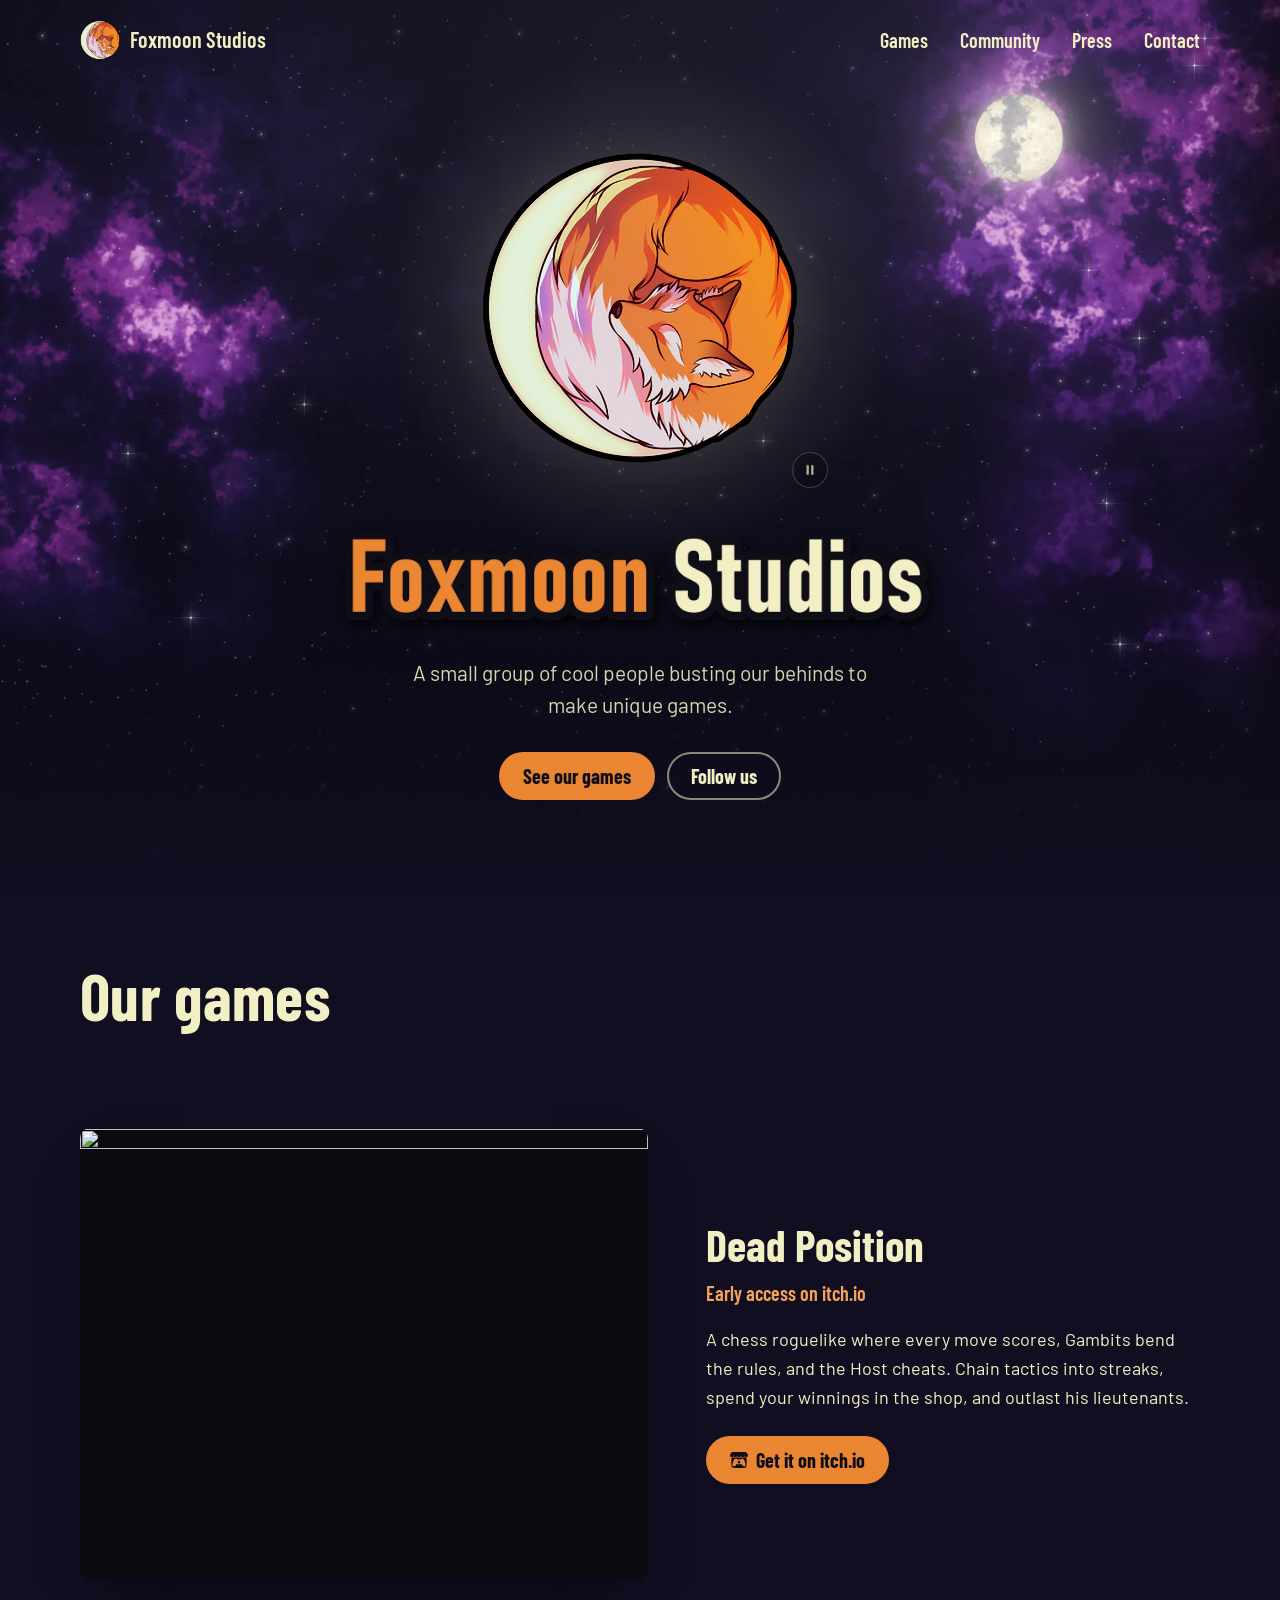
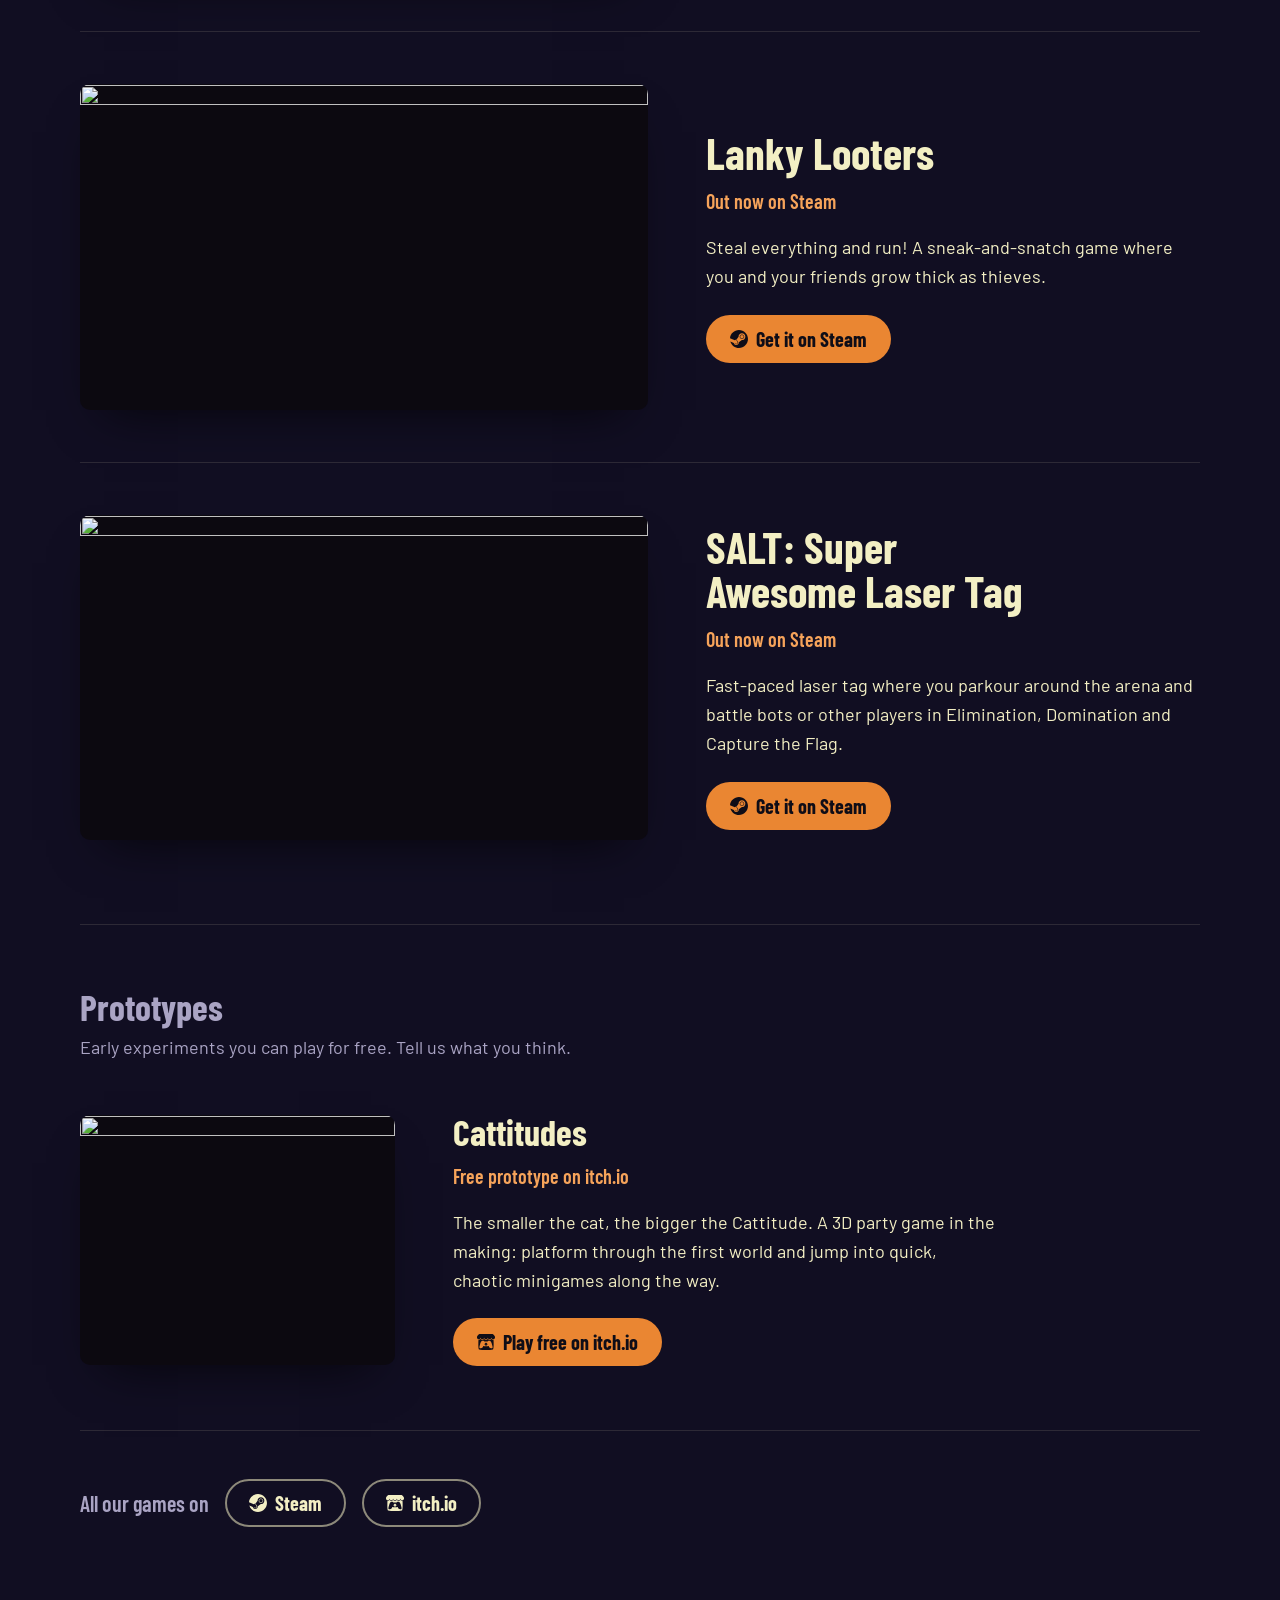
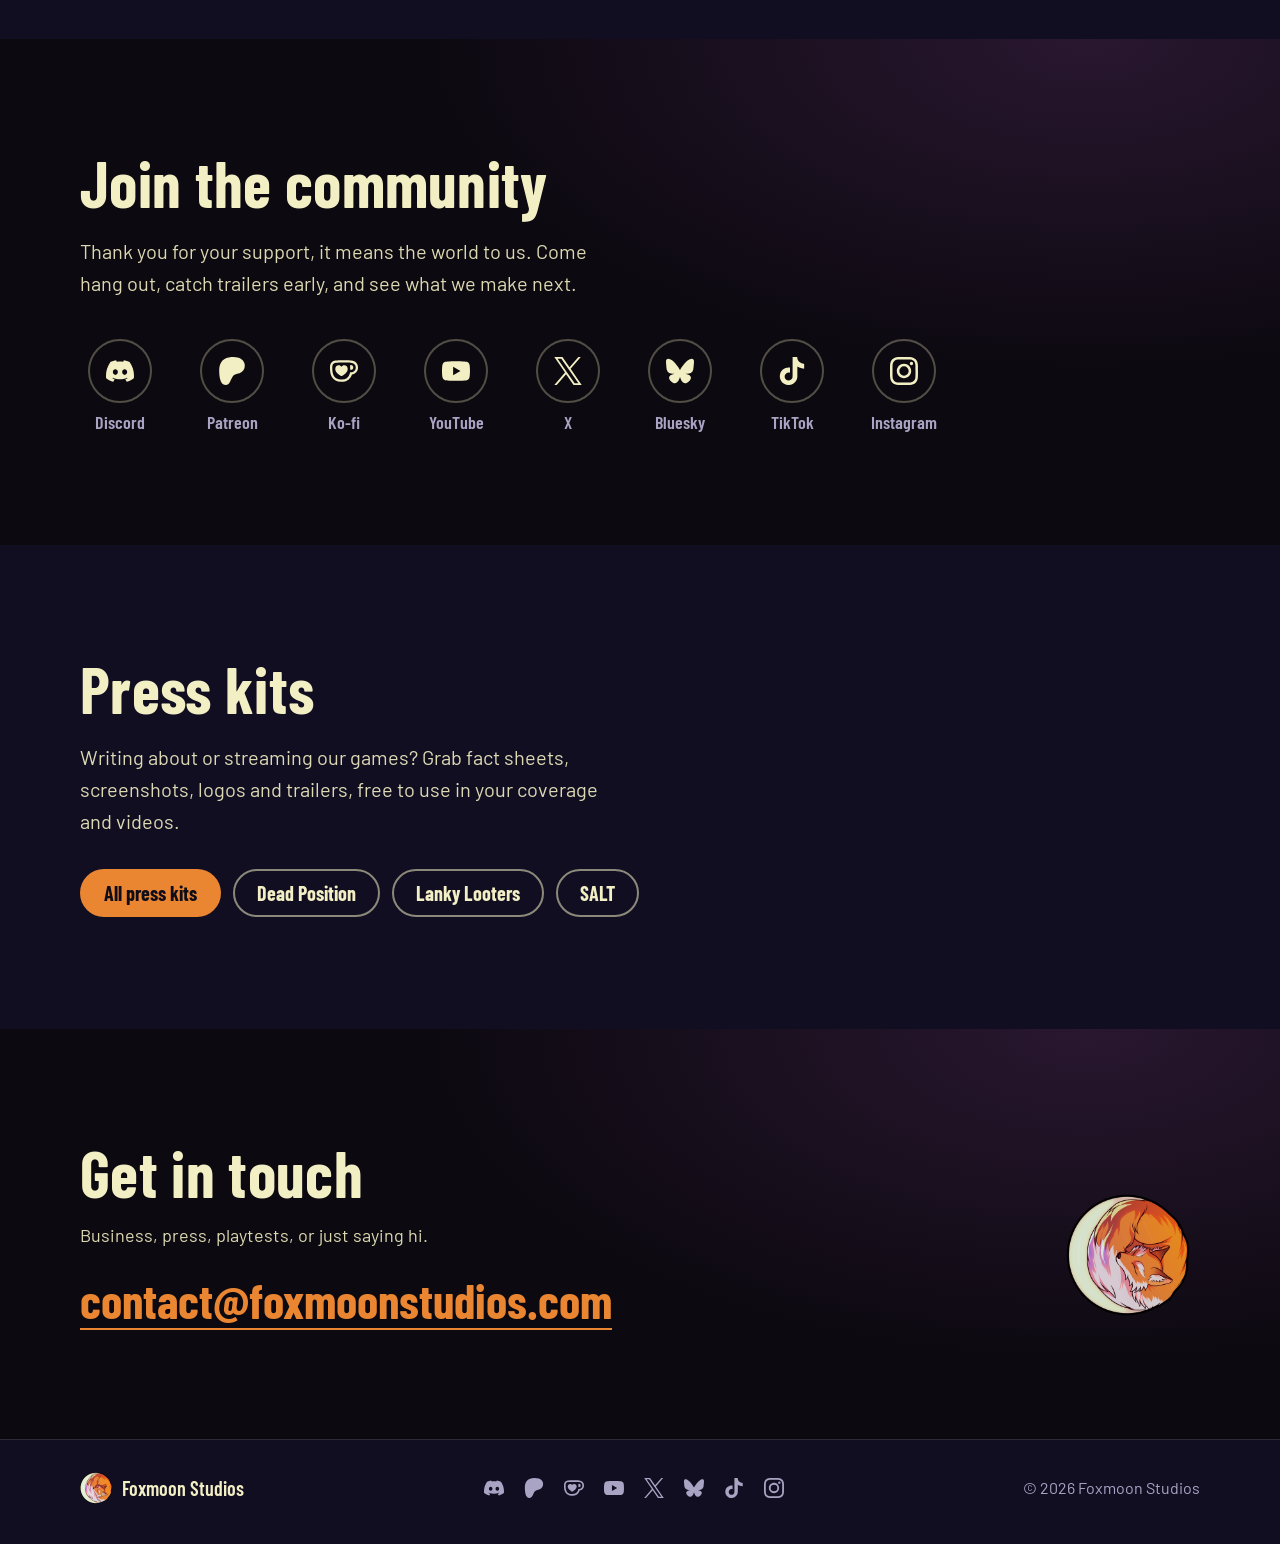
==== commit 9d752a1b: "Call the press hub button All press kits Co-Authored-By: Claude Opus 5.5 (1M context) <noreply@anthr" ====
--- a/index.html
+++ b/index.html
@@ -253,7 +253,7 @@
         <h2 id="press-title">Press kits</h2>
         <p class="lede">Writing about or streaming our games? Grab fact sheets, screenshots, logos and trailers, free to use in your coverage and videos.</p>
         <div class="press-links">
-          <a class="btn btn-primary" href="press/">Open the press kit</a>
+          <a class="btn btn-primary" href="press/">All press kits</a>
           <a class="btn btn-ghost" href="press/dead-position/">Dead Position</a>
           <a class="btn btn-ghost" href="press/lanky-looters/">Lanky Looters</a>
           <a class="btn btn-ghost" href="press/salt/">SALT</a>
--- a/styles.css
+++ b/styles.css
@@ -438,9 +438,11 @@
   line-height: 1;
 }
 
-/* Join the community */
-
-.follow {
+/* Join the community. It and Contact take the darker background, so the
+   sections alternate down the page: games, community, press, contact. */
+
+.follow,
+.contact {
   background:
     radial-gradient(60rem 30rem at 85% 0%, rgb(144 72 160 / 0.22), transparent 70%),
     var(--deep);
@@ -520,10 +522,6 @@
 }
 
 /* Contact */
-
-.press + .contact {
-  border-top: 1px solid var(--line);
-}
 
 .contact .wrap {
   display: grid;
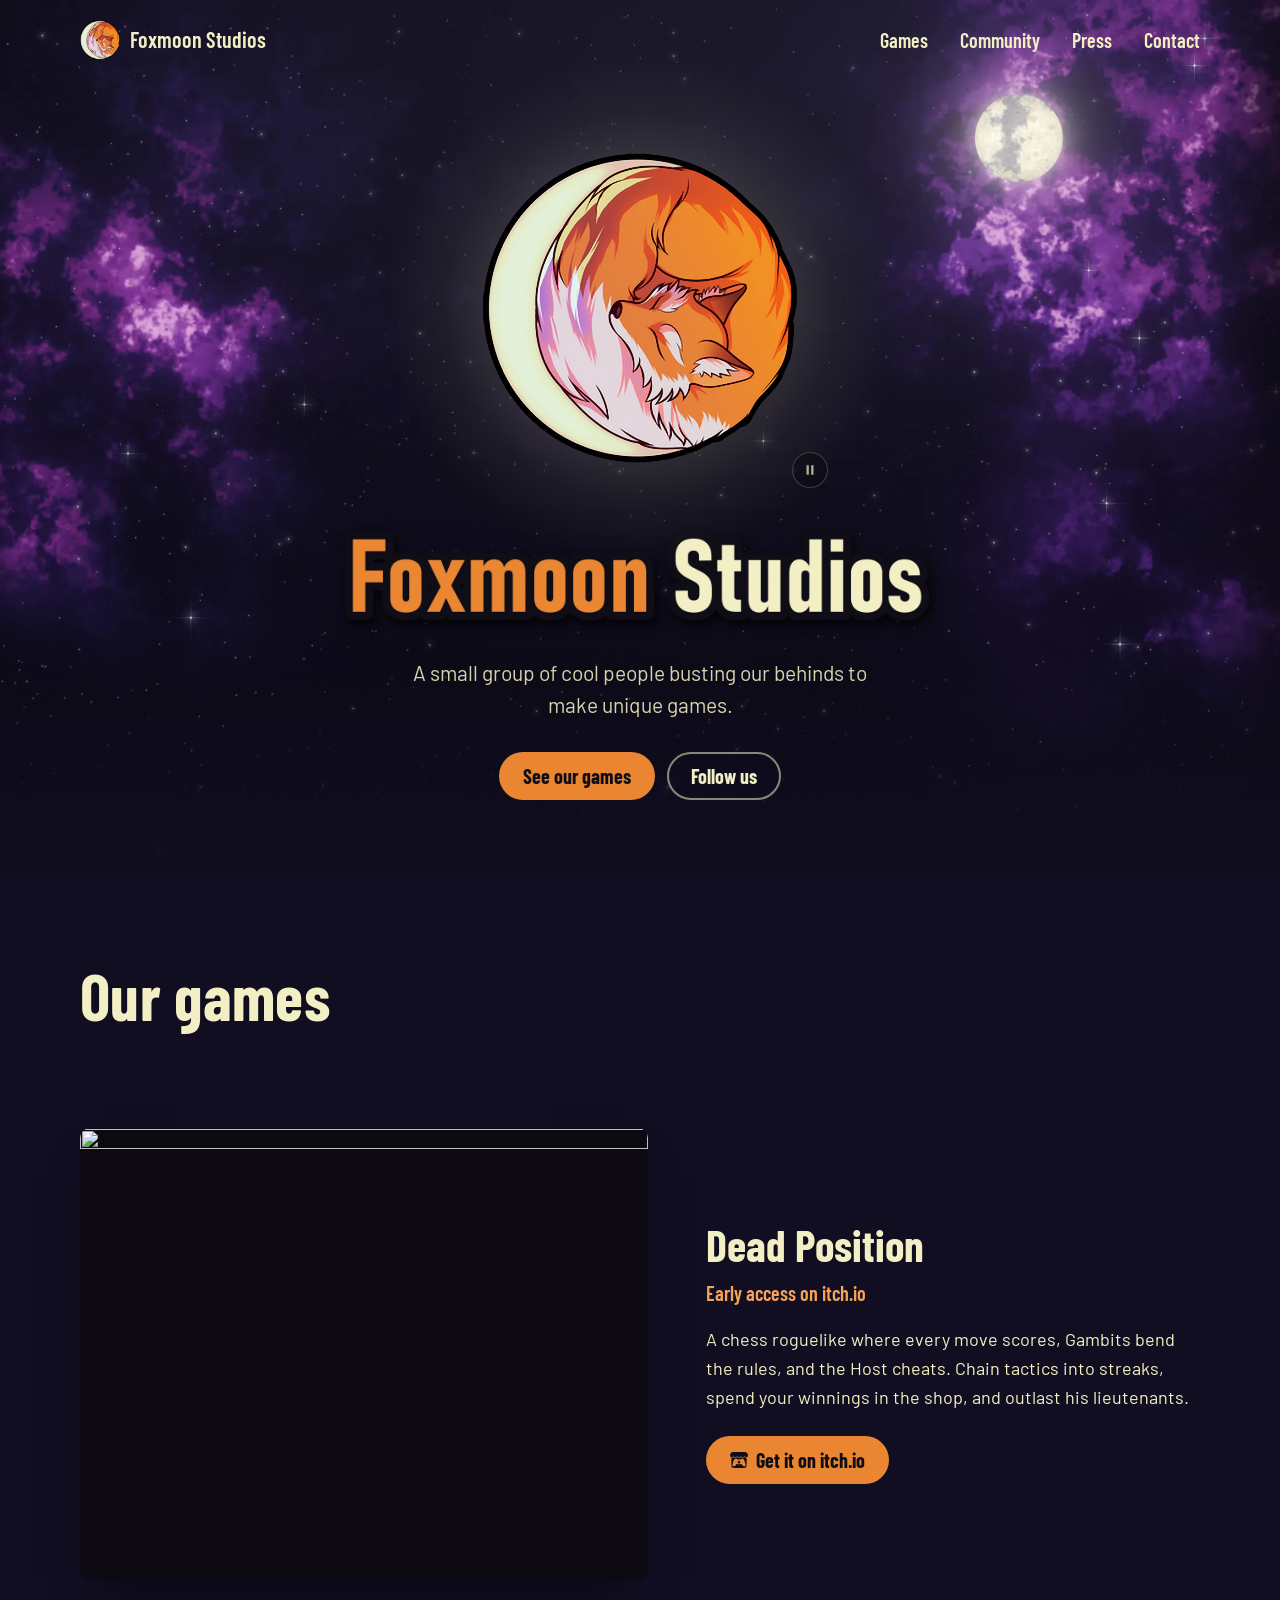
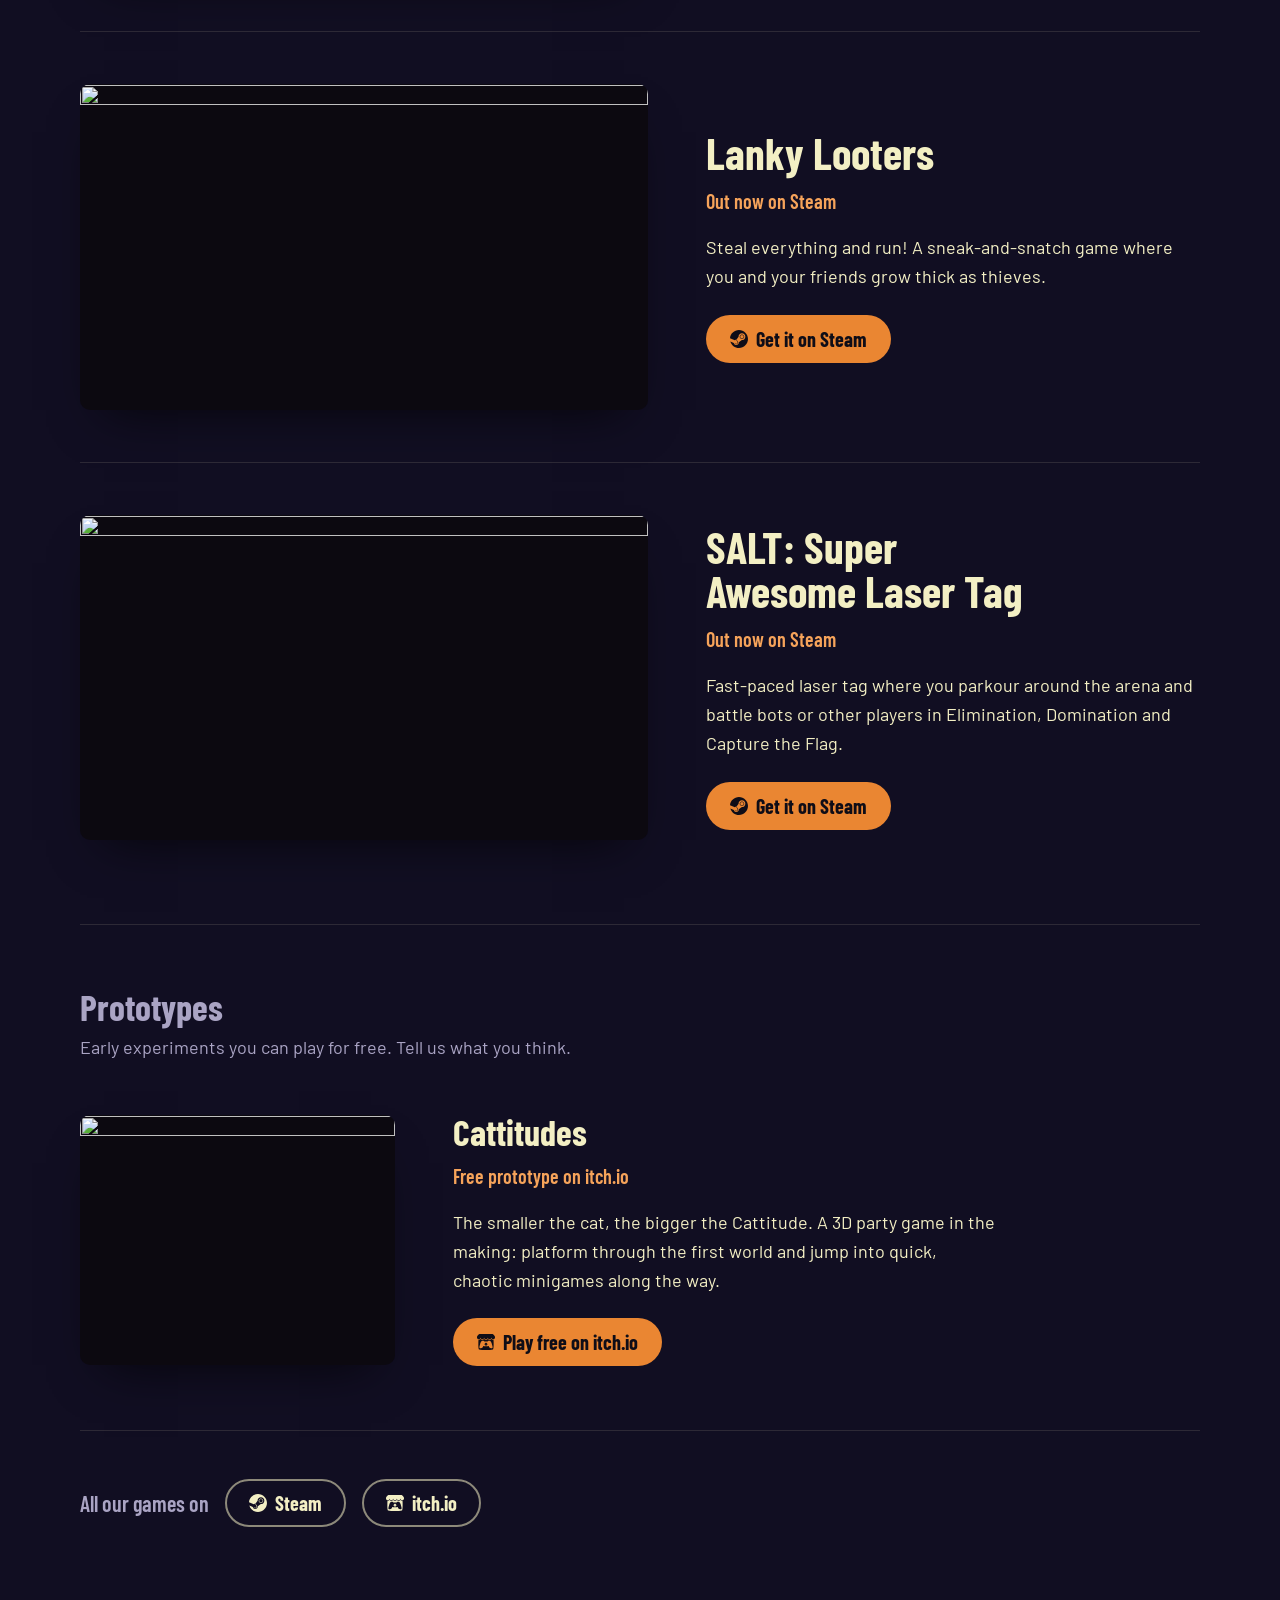
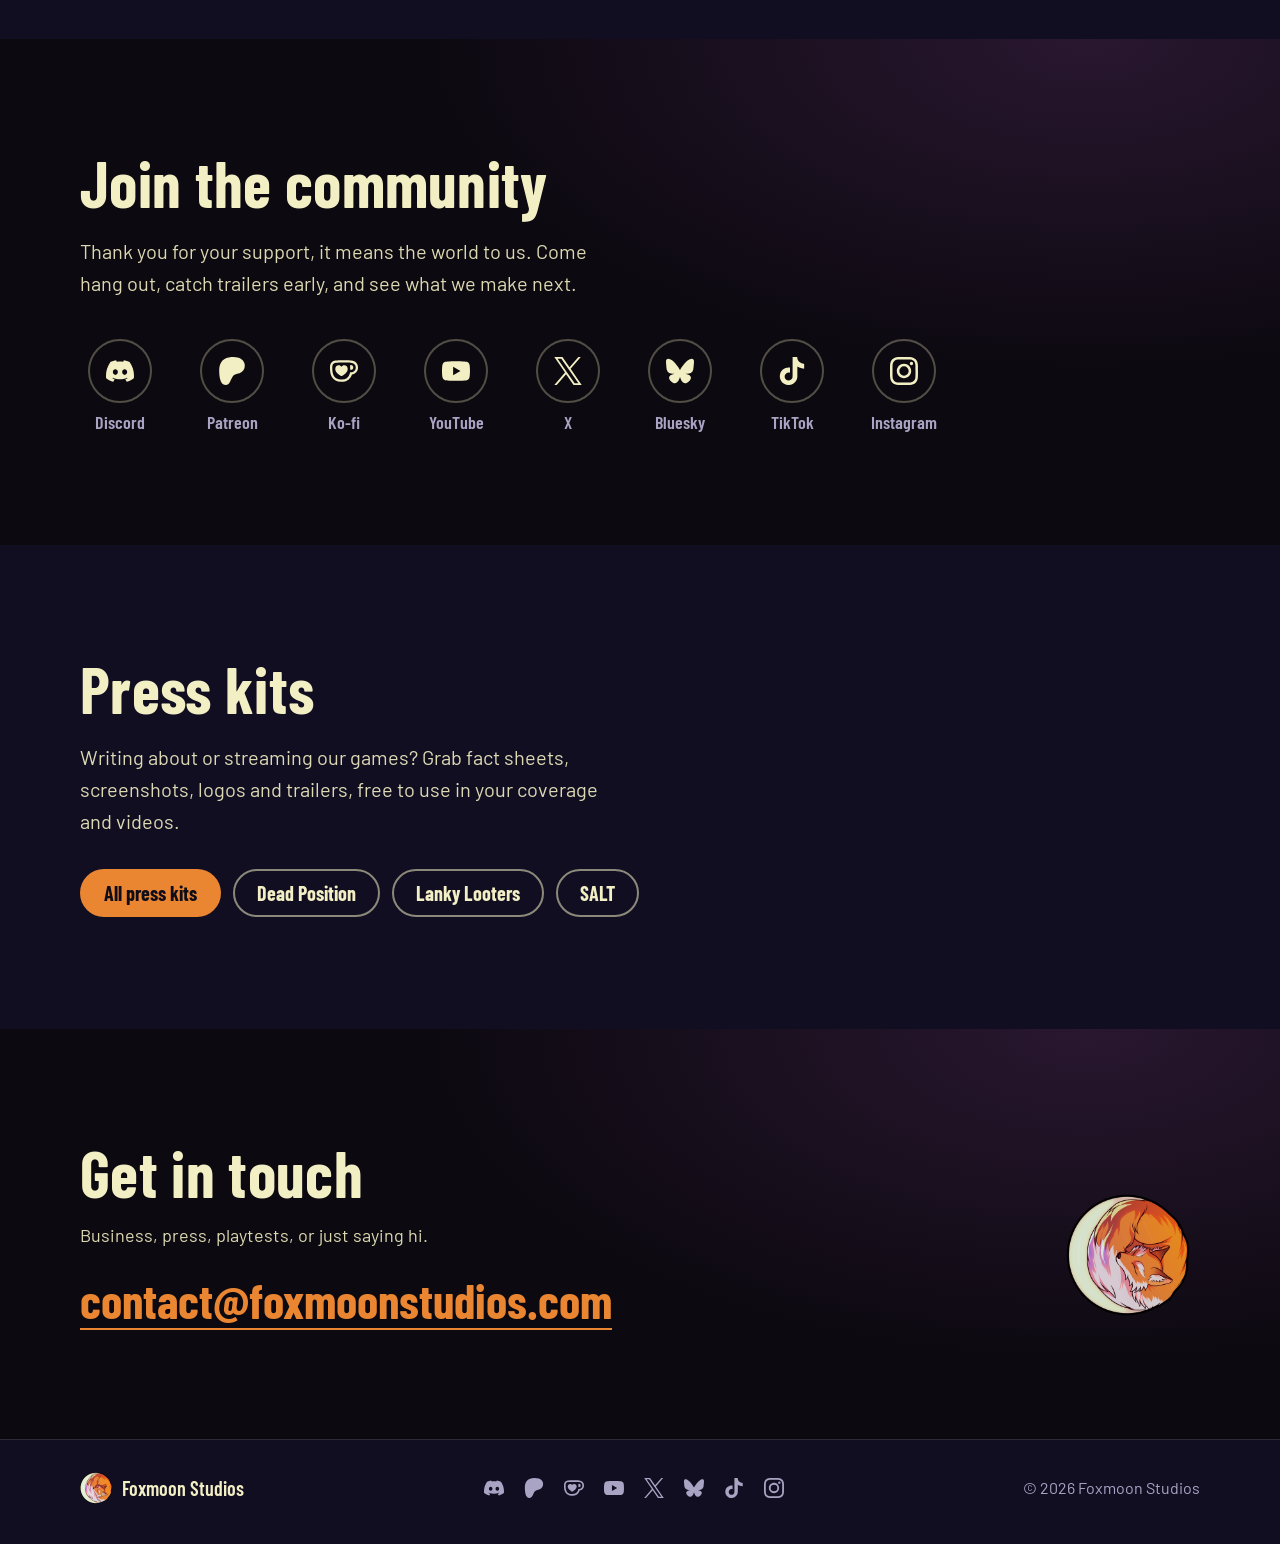
==== commit b9fae895: "Keys by email only; call the press hub Press kits The press hub's Keys section and Dead Position's f" ====
--- a/index.html
+++ b/index.html
@@ -26,7 +26,7 @@
 
   <link rel="preload" href="assets/fonts/barlow-condensed-700.woff2" as="font" type="font/woff2" crossorigin>
   <link rel="preload" href="assets/fonts/barlow-400.woff2" as="font" type="font/woff2" crossorigin>
-  <link rel="stylesheet" href="styles.css">
+  <link rel="stylesheet" href="styles.css?v=2026-10-30">
   <link rel="preload" href="assets/fox-still.webp" as="image">
 
   <script type="application/ld+json">
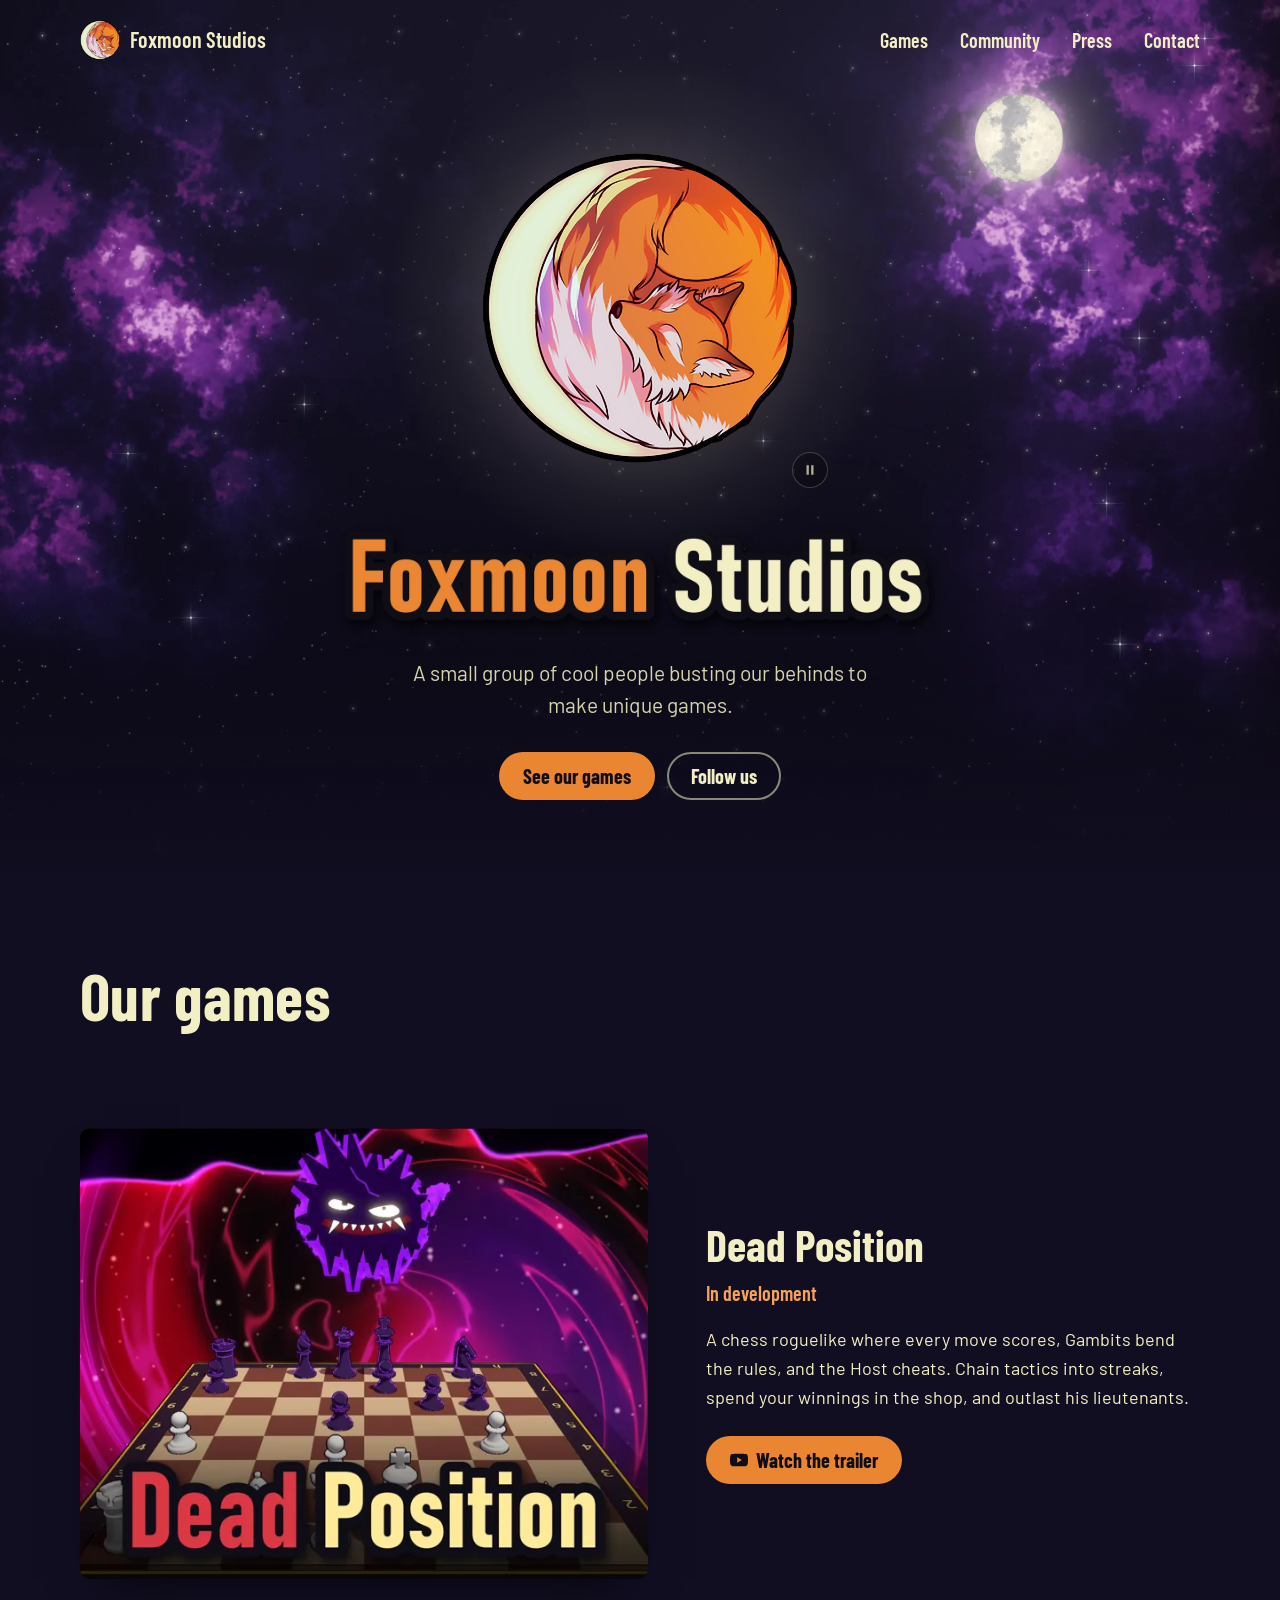
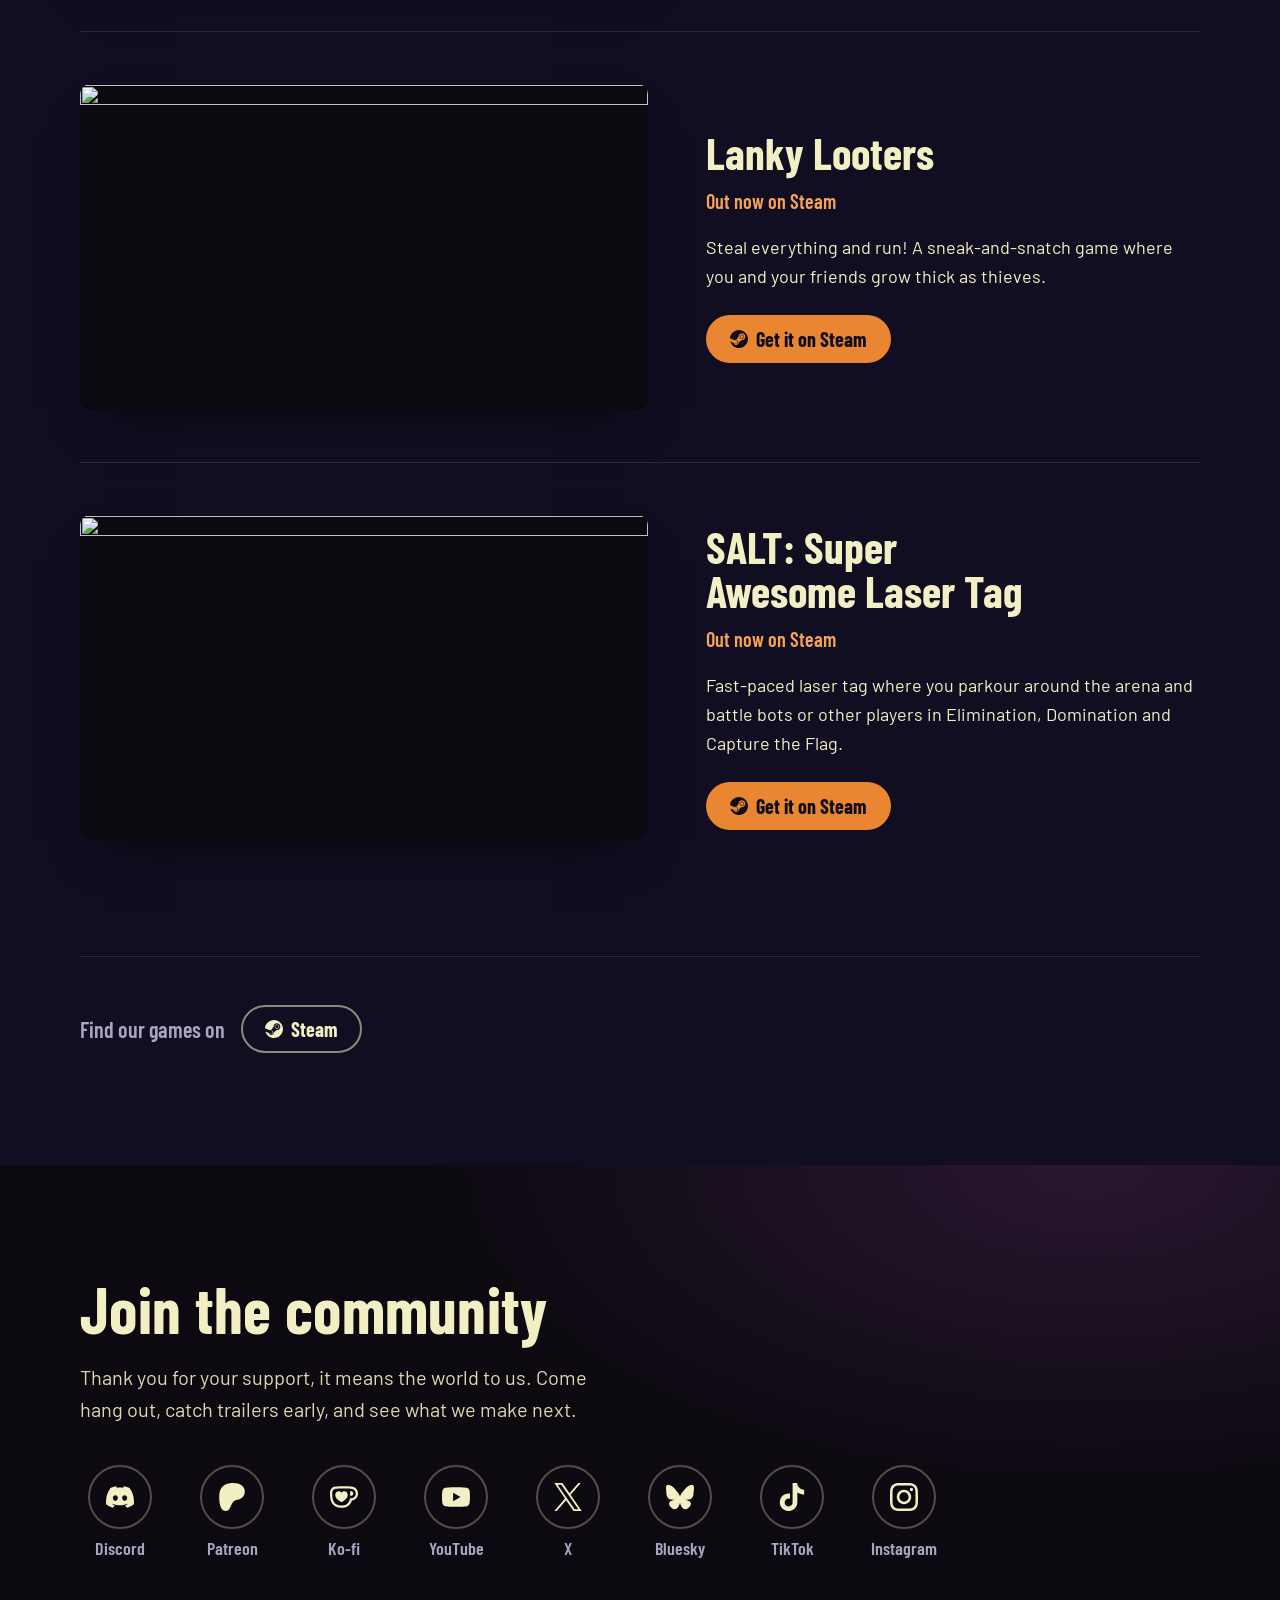
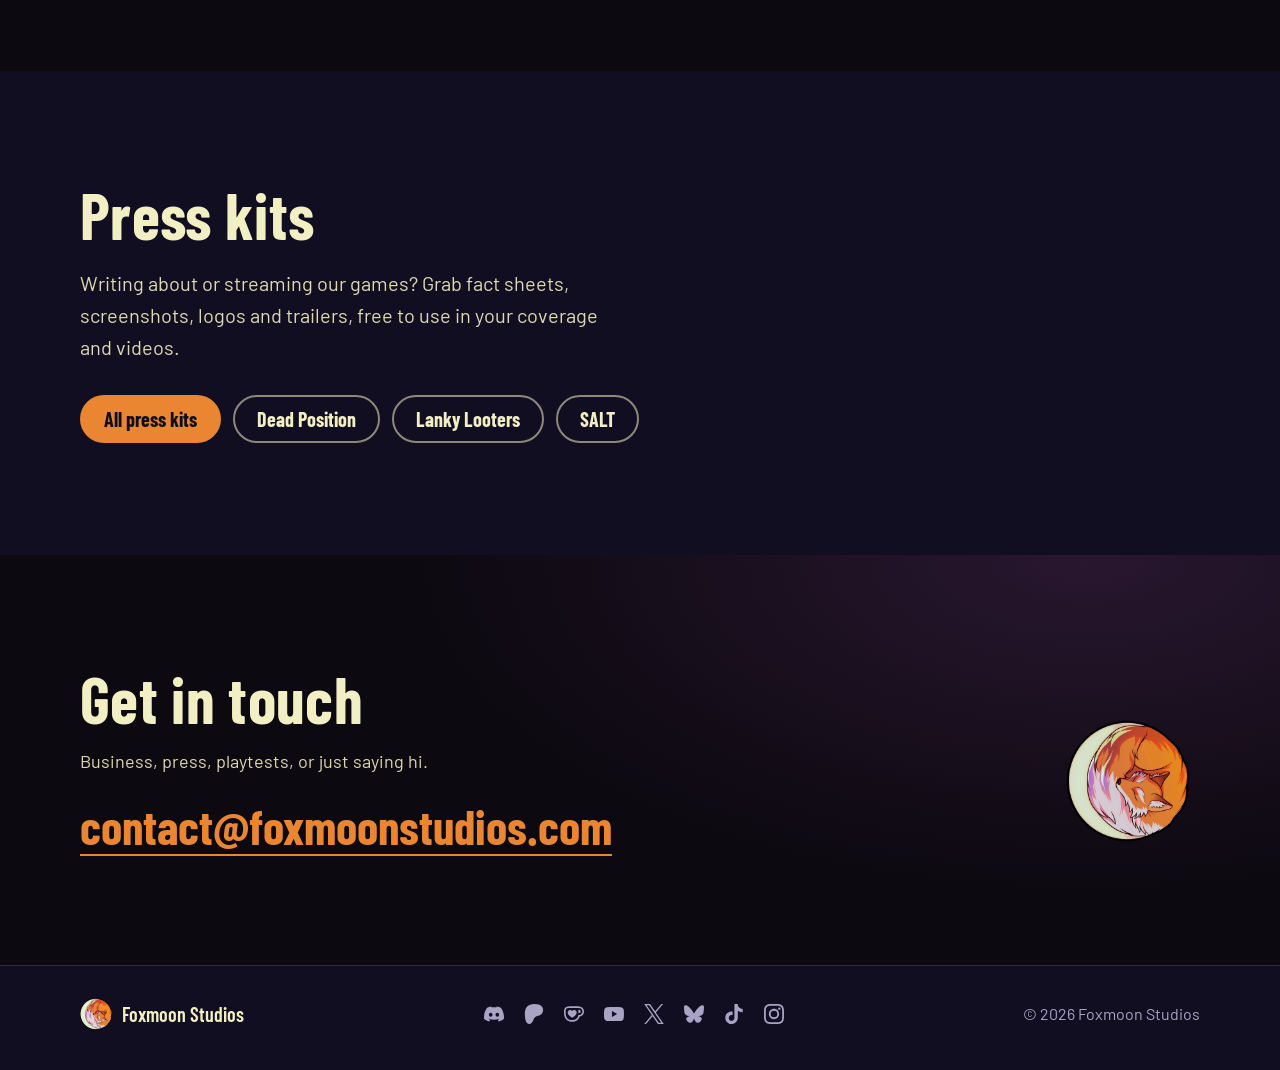
==== commit 84b51a9d: "Remove itch.io from the site The itch.io pages are hidden, so nothing links there any more. Dead Pos" ====
--- a/index.html
+++ b/index.html
@@ -4,7 +4,7 @@
   <meta charset="utf-8">
   <meta name="viewport" content="width=device-width, initial-scale=1">
   <title>Foxmoon Studios</title>
-  <meta name="description" content="Foxmoon Studios is a small indie game studio. Play Dead Position, Lanky Looters, SALT: Super Awesome Laser Tag and Cattitudes.">
+  <meta name="description" content="Foxmoon Studios is a small indie game studio. Makers of Dead Position, Lanky Looters and SALT: Super Awesome Laser Tag.">
   <meta name="theme-color" content="#110e22">
   <link rel="canonical" href="https://foxmoonstudios.com/">
 
@@ -45,7 +45,6 @@
       "https://bsky.app/profile/foxmoonstudios.bsky.social",
       "https://www.patreon.com/c/FoxmoonStudios",
       "https://ko-fi.com/foxmoonstudios",
-      "https://foxmoonstudios.itch.io/",
       "https://linktr.ee/foxmoonstudios"
     ]
   }
@@ -62,7 +61,6 @@
     <symbol id="i-instagram" viewBox="0 0 24 24"><path d="M7.0301.084c-1.2768.0602-2.1487.264-2.911.5634-.7888.3075-1.4575.72-2.1228 1.3877-.6652.6677-1.075 1.3368-1.3802 2.127-.2954.7638-.4956 1.6365-.552 2.914-.0564 1.2775-.0689 1.6882-.0626 4.947.0062 3.2586.0206 3.6671.0825 4.9473.061 1.2765.264 2.1482.5635 2.9107.308.7889.72 1.4573 1.388 2.1228.6679.6655 1.3365 1.0743 2.1285 1.38.7632.295 1.6361.4961 2.9134.552 1.2773.056 1.6884.069 4.9462.0627 3.2578-.0062 3.668-.0207 4.9478-.0814 1.28-.0607 2.147-.2652 2.9098-.5633.7889-.3086 1.4578-.72 2.1228-1.3881.665-.6682 1.0745-1.3378 1.3795-2.1284.2957-.7632.4966-1.636.552-2.9124.056-1.2809.0692-1.6898.063-4.948-.0063-3.2583-.021-3.6668-.0817-4.9465-.0607-1.2797-.264-2.1487-.5633-2.9117-.3084-.7889-.72-1.4568-1.3876-2.1228C21.2982 1.33 20.628.9208 19.8378.6165 19.074.321 18.2017.1197 16.9244.0645 15.6471.0093 15.236-.005 11.977.0014 8.718.0076 8.31.0215 7.0301.0839m.1402 21.6932c-1.17-.0509-1.8053-.2453-2.2287-.408-.5606-.216-.96-.4771-1.3819-.895-.422-.4178-.6811-.8186-.9-1.378-.1644-.4234-.3624-1.058-.4171-2.228-.0595-1.2645-.072-1.6442-.079-4.848-.007-3.2037.0053-3.583.0607-4.848.05-1.169.2456-1.805.408-2.2282.216-.5613.4762-.96.895-1.3816.4188-.4217.8184-.6814 1.3783-.9003.423-.1651 1.0575-.3614 2.227-.4171 1.2655-.06 1.6447-.072 4.848-.079 3.2033-.007 3.5835.005 4.8495.0608 1.169.0508 1.8053.2445 2.228.408.5608.216.96.4754 1.3816.895.4217.4194.6816.8176.9005 1.3787.1653.4217.3617 1.056.4169 2.2263.0602 1.2655.0739 1.645.0796 4.848.0058 3.203-.0055 3.5834-.061 4.848-.051 1.17-.245 1.8055-.408 2.2294-.216.5604-.4763.96-.8954 1.3814-.419.4215-.8181.6811-1.3783.9-.4224.1649-1.0577.3617-2.2262.4174-1.2656.0595-1.6448.072-4.8493.079-3.2045.007-3.5825-.006-4.848-.0608M16.953 5.5864A1.44 1.44 0 1 0 18.39 4.144a1.44 1.44 0 0 0-1.437 1.4424M5.8385 12.012c.0067 3.4032 2.7706 6.1557 6.173 6.1493 3.4026-.0065 6.157-2.7701 6.1506-6.1733-.0065-3.4032-2.771-6.1565-6.174-6.1498-3.403.0067-6.156 2.771-6.1496 6.1738M8 12.0077a4 4 0 1 1 4.008 3.9921A3.9996 3.9996 0 0 1 8 12.0077"/></symbol>
     <symbol id="i-bluesky" viewBox="0 0 24 24"><path d="M5.202 2.857C7.954 4.922 10.913 9.11 12 11.358c1.087-2.247 4.046-6.436 6.798-8.501C20.783 1.366 24 .213 24 3.883c0 .732-.42 6.156-.667 7.037-.856 3.061-3.978 3.842-6.755 3.37 4.854.826 6.089 3.562 3.422 6.299-5.065 5.196-7.28-1.304-7.847-2.97-.104-.305-.152-.448-.153-.327 0-.121-.05.022-.153.327-.568 1.666-2.782 8.166-7.847 2.97-2.667-2.737-1.432-5.473 3.422-6.3-2.777.473-5.899-.308-6.755-3.369C.42 10.04 0 4.615 0 3.883c0-3.67 3.217-2.517 5.202-1.026"/></symbol>
     <symbol id="i-steam" viewBox="0 0 24 24"><path d="M11.979 0C5.678 0 .511 4.86.022 11.037l6.432 2.658c.545-.371 1.203-.59 1.912-.59.063 0 .125.004.188.006l2.861-4.142V8.91c0-2.495 2.028-4.524 4.524-4.524 2.494 0 4.524 2.031 4.524 4.527s-2.03 4.525-4.524 4.525h-.105l-4.076 2.911c0 .052.004.105.004.159 0 1.875-1.515 3.396-3.39 3.396-1.635 0-3.016-1.173-3.331-2.727L.436 15.27C1.862 20.307 6.486 24 11.979 24c6.627 0 11.999-5.373 11.999-12S18.605 0 11.979 0zM7.54 18.21l-1.473-.61c.262.543.714.999 1.314 1.25 1.297.539 2.793-.076 3.332-1.375.263-.63.264-1.319.005-1.949s-.75-1.121-1.377-1.383c-.624-.26-1.29-.249-1.878-.03l1.523.63c.956.4 1.409 1.5 1.009 2.455-.397.957-1.497 1.41-2.454 1.012H7.54zm11.415-9.303c0-1.662-1.353-3.015-3.015-3.015-1.665 0-3.015 1.353-3.015 3.015 0 1.665 1.35 3.015 3.015 3.015 1.663 0 3.015-1.35 3.015-3.015zm-5.273-.005c0-1.252 1.013-2.266 2.265-2.266 1.249 0 2.266 1.014 2.266 2.266 0 1.251-1.017 2.265-2.266 2.265-1.253 0-2.265-1.014-2.265-2.265z"/></symbol>
-    <symbol id="i-itch" viewBox="0 0 24 24"><path d="M3.13 1.338C2.08 1.96.02 4.328 0 4.95v1.03c0 1.303 1.22 2.45 2.325 2.45 1.33 0 2.436-1.102 2.436-2.41 0 1.308 1.07 2.41 2.4 2.41 1.328 0 2.362-1.102 2.362-2.41 0 1.308 1.137 2.41 2.466 2.41h.024c1.33 0 2.466-1.102 2.466-2.41 0 1.308 1.034 2.41 2.363 2.41 1.33 0 2.4-1.102 2.4-2.41 0 1.308 1.106 2.41 2.435 2.41C22.78 8.43 24 7.282 24 5.98V4.95c-.02-.62-2.082-2.99-3.13-3.612-3.253-.114-5.508-.134-8.87-.133-3.362 0-7.945.053-8.87.133zm6.376 6.477a2.74 2.74 0 0 1-.468.602c-.5.49-1.19.795-1.947.795a2.786 2.786 0 0 1-1.95-.795c-.182-.178-.32-.37-.446-.59-.127.222-.303.412-.486.59a2.788 2.788 0 0 1-1.95.795c-.092 0-.187-.025-.264-.052-.107 1.113-.152 2.176-.168 2.95v.005l-.006 1.167c.02 2.334-.23 7.564 1.03 8.85 1.952.454 5.545.662 9.15.663 3.605 0 7.198-.21 9.15-.664 1.26-1.284 1.01-6.514 1.03-8.848l-.006-1.167v-.004c-.016-.775-.06-1.838-.168-2.95-.077.026-.172.052-.263.052a2.788 2.788 0 0 1-1.95-.795c-.184-.178-.36-.368-.486-.59-.127.22-.265.412-.447.59a2.786 2.786 0 0 1-1.95.794c-.76 0-1.446-.303-1.948-.793a2.74 2.74 0 0 1-.468-.602 2.738 2.738 0 0 1-.463.602 2.787 2.787 0 0 1-1.95.794h-.16a2.787 2.787 0 0 1-1.95-.793 2.738 2.738 0 0 1-.464-.602zm-2.004 2.59v.002c.795.002 1.5 0 2.373.953.687-.072 1.406-.108 2.125-.107.72 0 1.438.035 2.125.107.873-.953 1.578-.95 2.372-.953.376 0 1.876 0 2.92 2.934l1.123 4.028c.832 2.995-.266 3.068-1.636 3.07-2.03-.075-3.156-1.55-3.156-3.025-1.124.184-2.436.276-3.748.277-1.312 0-2.624-.093-3.748-.277 0 1.475-1.125 2.95-3.156 3.026-1.37-.004-2.468-.077-1.636-3.072l1.122-4.027c1.045-2.934 2.545-2.934 2.92-2.934zM12 12.714c-.002.002-2.14 1.964-2.523 2.662l1.4-.056v1.22c0 .056.56.033 1.123.007.562.026 1.124.05 1.124-.008v-1.22l1.4.055C14.138 14.677 12 12.713 12 12.713z"/></symbol>
     <symbol id="i-pause" viewBox="0 0 24 24"><path d="M6 4h4v16H6zM14 4h4v16h-4z"/></symbol>
     <symbol id="i-play" viewBox="0 0 24 24"><path d="M7 4v16l13-8z"/></symbol>
   </svg>
@@ -110,16 +108,16 @@
 
         <ul class="game-list">
           <li class="game">
-            <a class="game-art" href="https://foxmoonstudios.itch.io/dead-position" tabindex="-1" aria-hidden="true" target="_blank" rel="noopener">
-              <img src="https://img.itch.zone/aW1nLzMwMjk0NTAxLnBuZw==/original/jAaMYA.png" width="630" height="500" loading="lazy" alt="">
+            <a class="game-art" href="press/dead-position/" tabindex="-1" aria-hidden="true">
+              <img src="press/img/dead-position/dead-position-cover-thumb.webp" width="640" height="508" loading="lazy" alt="">
             </a>
             <div class="game-info">
               <h3>Dead Position</h3>
-              <p class="game-status">Early access on itch.io</p>
+              <p class="game-status">In development</p>
               <p class="game-desc">A chess roguelike where every move scores, Gambits bend the rules, and the Host cheats. Chain tactics into streaks, spend your winnings in the shop, and outlast his lieutenants.</p>
-              <a class="btn btn-primary" href="https://foxmoonstudios.itch.io/dead-position" target="_blank" rel="noopener">
-                <svg aria-hidden="true"><use href="#i-itch"/></svg>
-                Get it on itch.io
+              <a class="btn btn-primary" href="https://www.youtube.com/watch?v=Yheome38D3E" target="_blank" rel="noopener">
+                <svg aria-hidden="true"><use href="#i-youtube"/></svg>
+                Watch the trailer
               </a>
             </div>
           </li>
@@ -156,36 +154,11 @@
 
         </ul>
 
-        <div class="prototypes">
-          <h3 class="tier">Prototypes</h3>
-          <p class="tier-note">Early experiments you can play for free. Tell us what you think.</p>
-          <ul class="game-list">
-            <li class="game game--small">
-              <a class="game-art" href="https://foxmoonstudios.itch.io/cattitudes" tabindex="-1" aria-hidden="true" target="_blank" rel="noopener">
-                <img src="https://img.itch.zone/aW1nLzI1NzczMzE0LnBuZw==/315x250%23c/I0CMVL.png" width="315" height="250" loading="lazy" alt="">
-              </a>
-              <div class="game-info">
-                <h4 class="game-title">Cattitudes</h4>
-                <p class="game-status">Free prototype on itch.io</p>
-                <p class="game-desc">The smaller the cat, the bigger the Cattitude. A 3D party game in the making: platform through the first world and jump into quick, chaotic minigames along the way.</p>
-                <a class="btn btn-primary" href="https://foxmoonstudios.itch.io/cattitudes" target="_blank" rel="noopener">
-                  <svg aria-hidden="true"><use href="#i-itch"/></svg>
-                  Play free on itch.io
-                </a>
-              </div>
-            </li>
-          </ul>
-        </div>
-
         <p class="stores">
-          All our games on
+          Find our games on
           <a class="btn btn-ghost" href="https://store.steampowered.com/search/?developer=Foxmoon%20Studios" target="_blank" rel="noopener">
             <svg aria-hidden="true"><use href="#i-steam"/></svg>
             Steam
-          </a>
-          <a class="btn btn-ghost" href="https://foxmoonstudios.itch.io/" target="_blank" rel="noopener">
-            <svg aria-hidden="true"><use href="#i-itch"/></svg>
-            itch.io
           </a>
         </p>
       </div>
